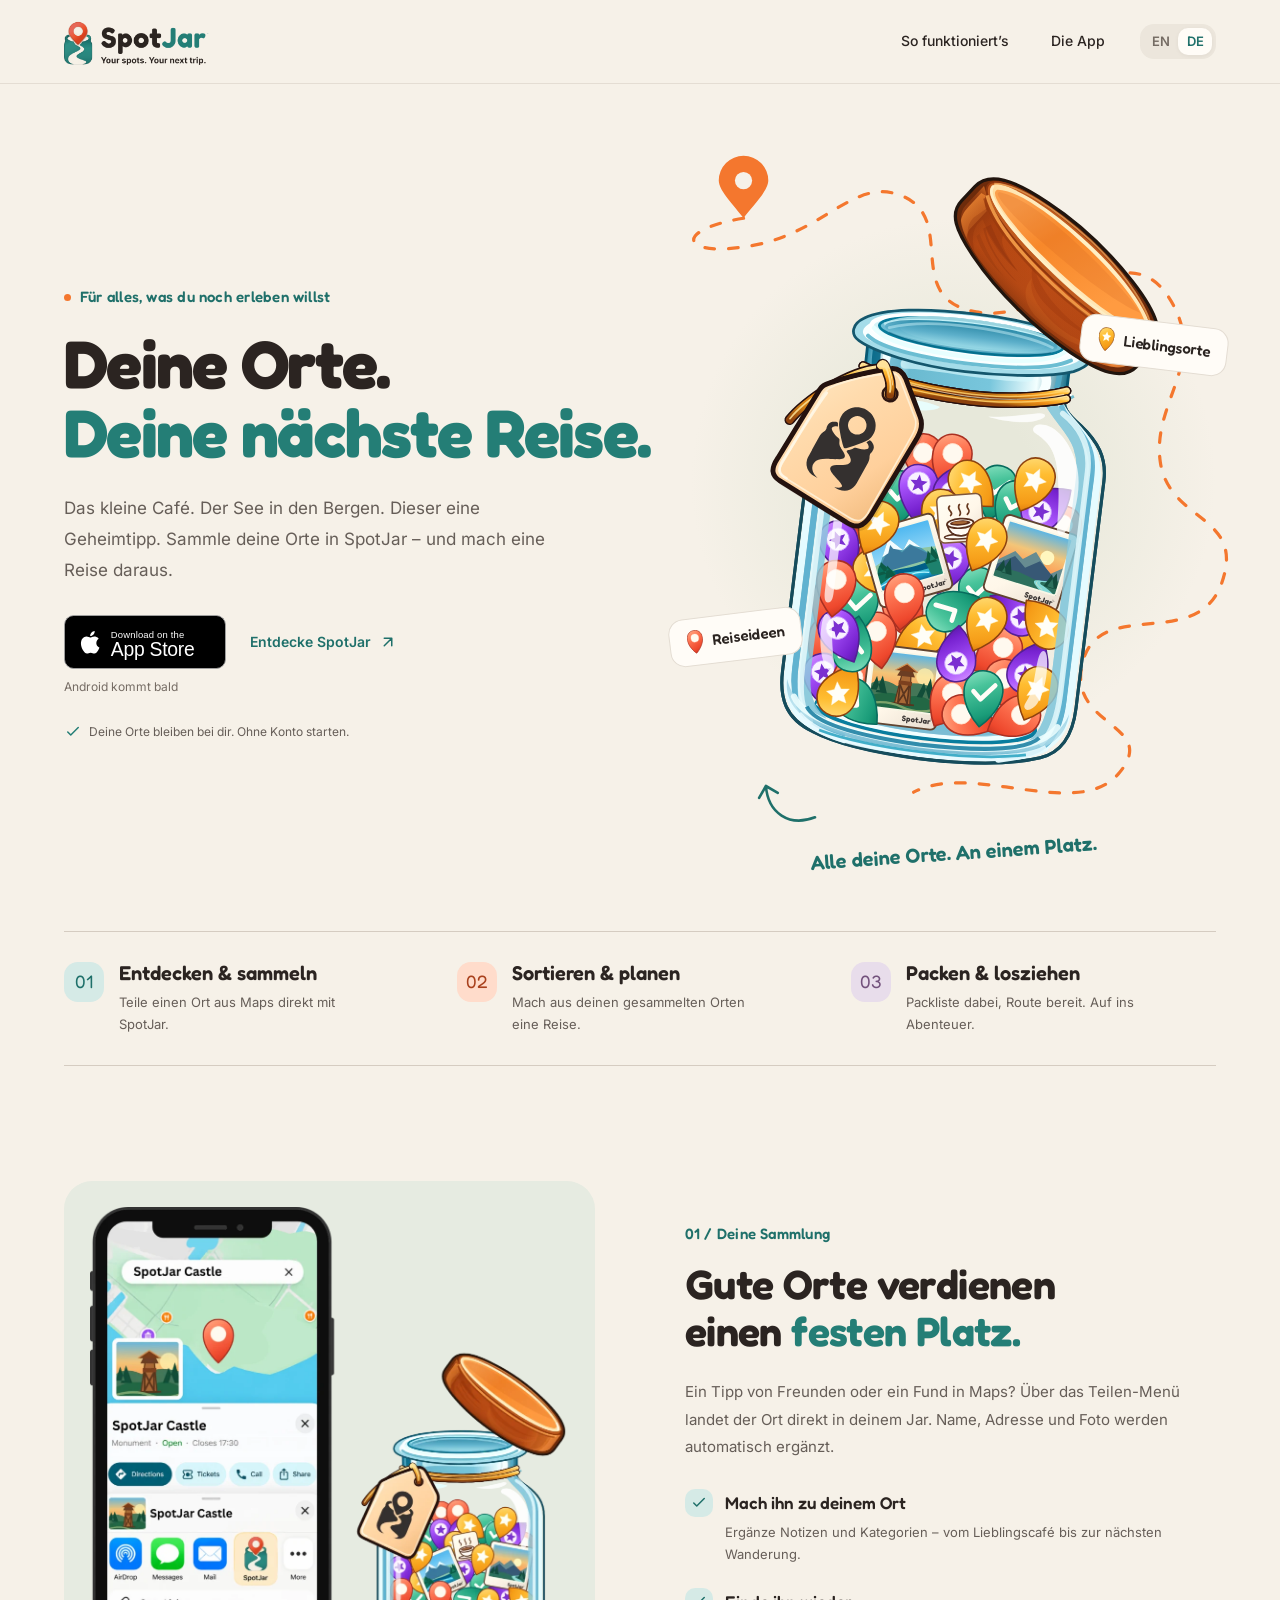
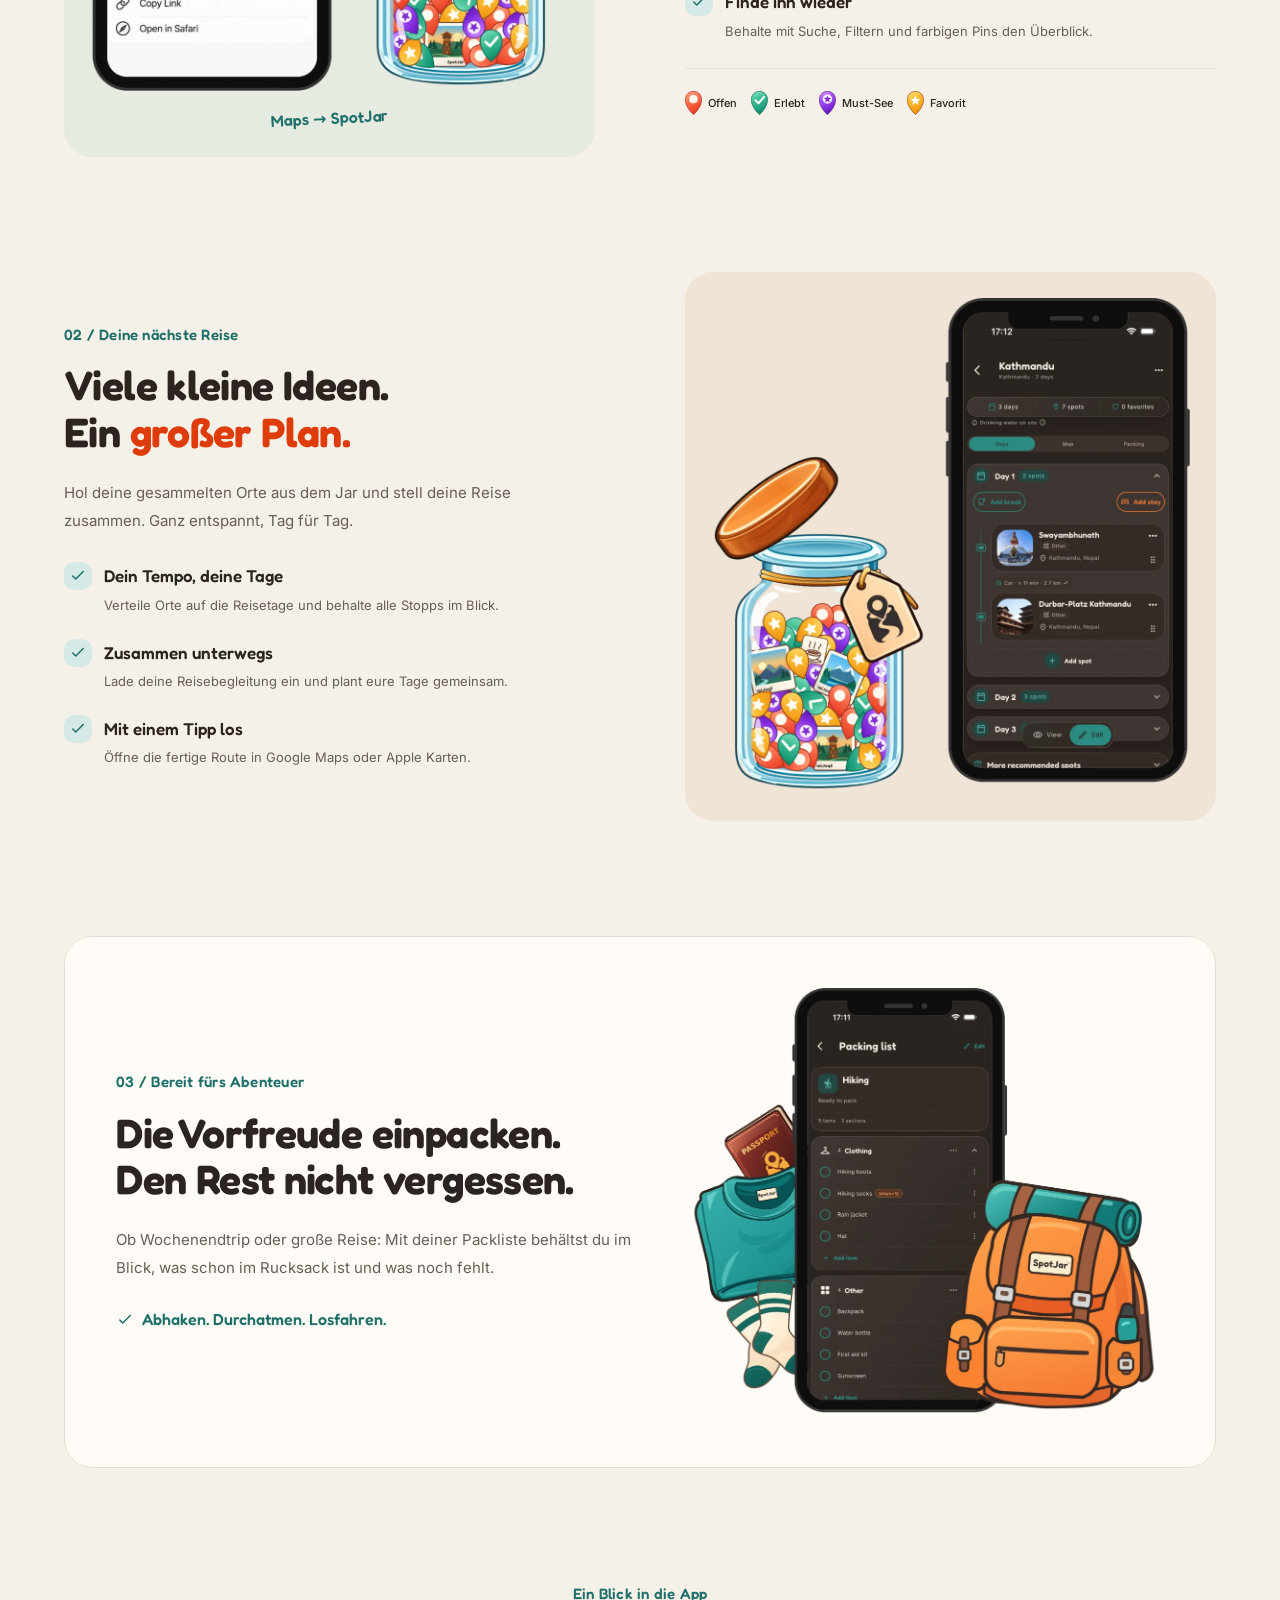
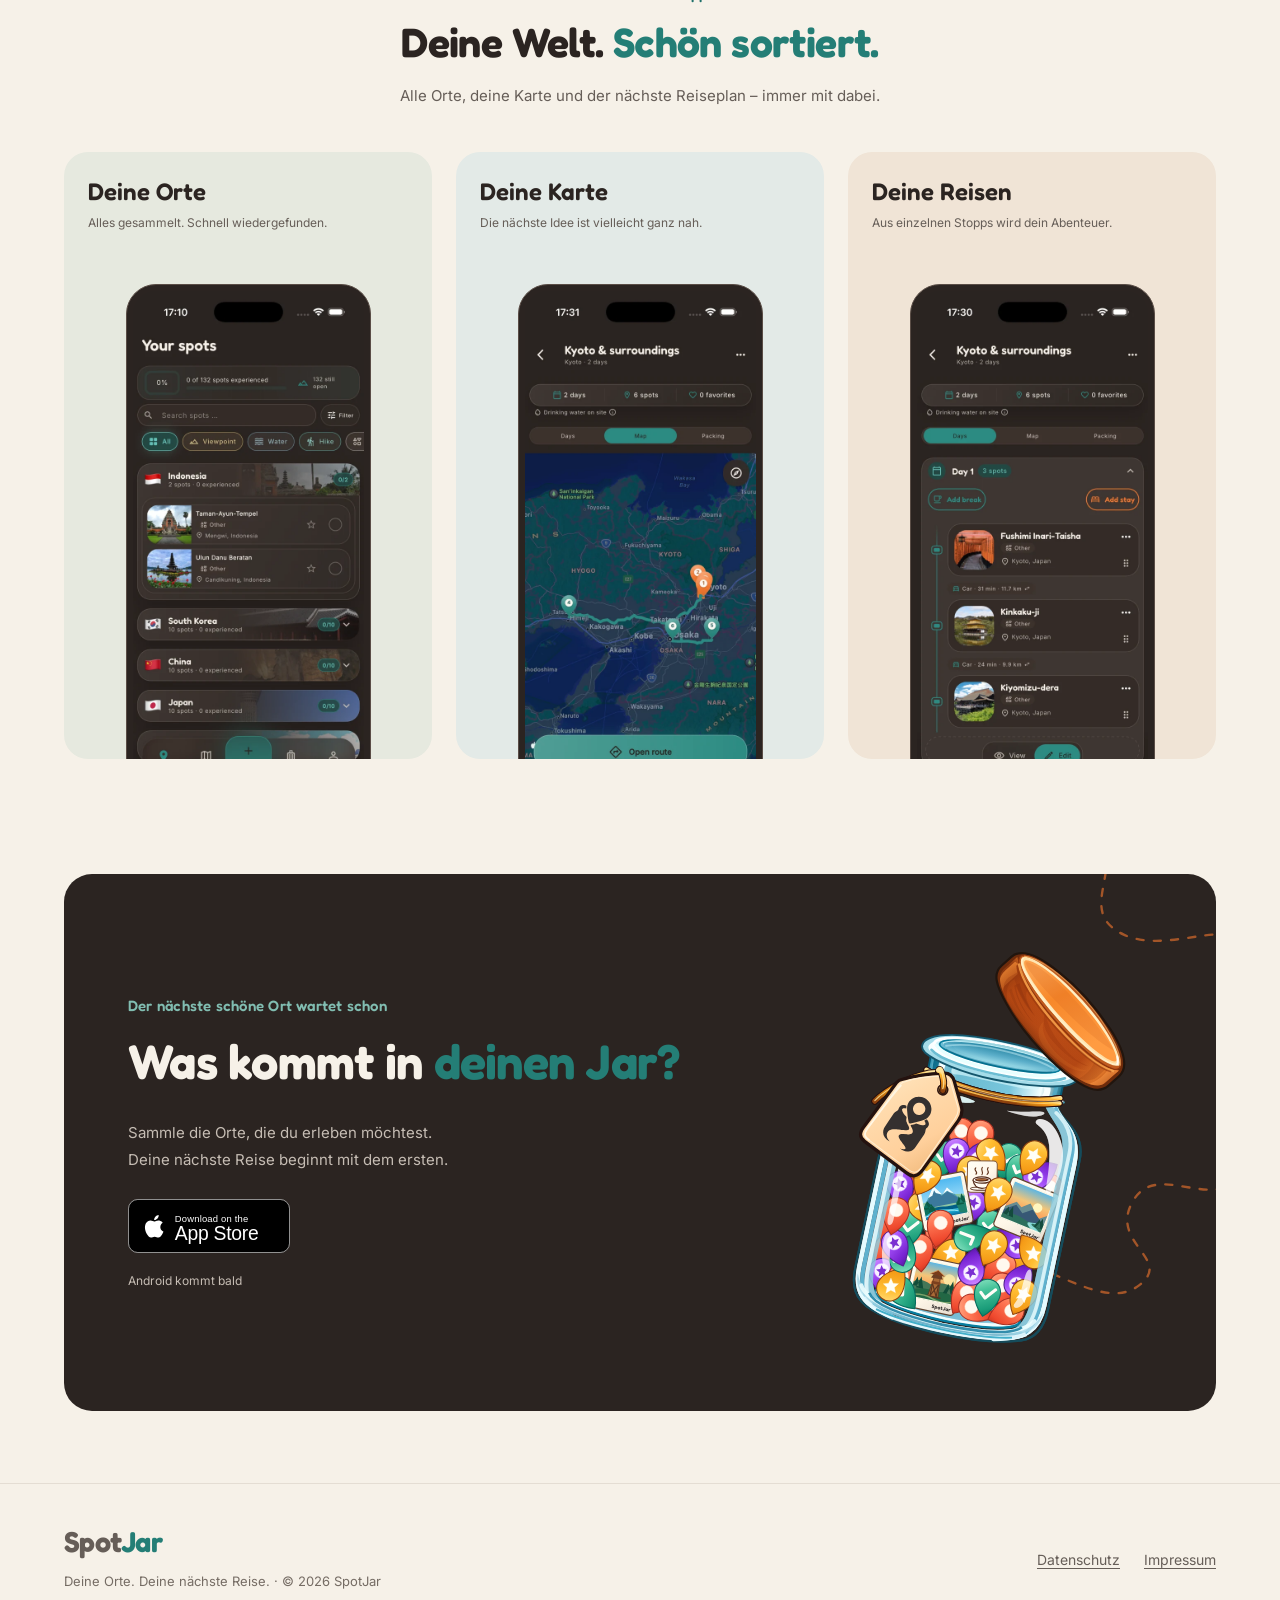
==== de/index.html @ 2c43b6cb "Refactor logo display: hide decorative rays and update caption for clarity" ====
<!doctype html>
<html lang="de">
<head>
  <meta charset="utf-8">
  <meta name="viewport" content="width=device-width, initial-scale=1">
  <title>SpotJar | Deine Orte. Deine nächste Reise.</title>
  <meta name="description" content="Sammle Lieblingsorte aus Google Maps oder Apple Karten, plane deine nächste Reise und behalte deine Packliste im Blick. Alles in SpotJar.">
  <meta name="theme-color" content="#F6F1E8">
  <link rel="canonical" href="https://spotjar.app/de/">
  <link rel="alternate" hreflang="en" href="https://spotjar.app/">
  <link rel="alternate" hreflang="de" href="https://spotjar.app/de/">
  <link rel="alternate" hreflang="x-default" href="https://spotjar.app/">
  <meta property="og:type" content="website">
  <meta property="og:site_name" content="SpotJar">
  <meta property="og:title" content="SpotJar | Deine Orte. Deine nächste Reise.">
  <meta property="og:description" content="Sammle Lieblingsorte aus Google Maps oder Apple Karten, plane deine nächste Reise und behalte deine Packliste im Blick. Alles in SpotJar.">
  <meta property="og:url" content="https://spotjar.app/de/">
  <meta property="og:image" content="https://spotjar.app/img/icon-512.png">
  <link rel="icon" href="../favicon.ico" sizes="any">
  <link rel="icon" href="../img/favicon-64.png" type="image/png">
  <link rel="apple-touch-icon" href="../apple-touch-icon.png">
  <link rel="preload" href="../fonts/inter-latin.woff2" as="font" type="font/woff2" crossorigin>
  <link rel="preload" href="../fonts/fredoka-latin.woff2" as="font" type="font/woff2" crossorigin>
  <link rel="stylesheet" href="../css/base.css">
  <link rel="stylesheet" href="../css/landing.css">
  <script src="../js/lang.js" defer></script>
</head>
<body>
  <a class="skip-link" href="#main">Zum Inhalt</a>
  <header class="site-header">
    <div class="container">
      <a class="site-header__logo" href="./" aria-label="SpotJar Startseite"><img src="../images/logo_lightMode.png" alt="SpotJar" width="2120" height="736"></a>
      <div class="site-header__actions">
        <nav class="site-header__nav" aria-label="Hauptnavigation">
          <a class="pill" href="#how">So funktioniert’s</a>
          <a class="pill" href="#app">Die App</a>
        </nav>
        <nav class="language-switch" aria-label="Sprache">
          <a href="../" lang="en" hreflang="en">EN</a>
          <a href="./" lang="de" hreflang="de" aria-current="page">DE</a>
        </nav>
      </div>
    </div>
  </header>
  <main id="main">
    <section class="hero" aria-labelledby="hero-title">
      <div class="container hero__inner">
        <div class="hero__copy">
          <p class="eyebrow"><span></span>Für alles, was du noch erleben willst</p>
          <h1 class="heading--accent" id="hero-title">Deine Orte.<br><span>Deine nächste <span class="sentence-end">Reise.</span></span></h1>
          <p class="hero__lead">Das kleine Café. Der See in den Bergen. Dieser eine Geheimtipp. Sammle deine Orte in SpotJar – und mach eine Reise daraus.</p>
          <div class="hero__actions"><a class="store-badge" href="https://apps.apple.com/at/app/spotjar/id6803794730" aria-label="Im App Store herunterladen"><img src="../images/badges/app-store.svg" alt="Im App Store herunterladen" width="180" height="60"></a><a class="text-link" href="#how">Entdecke SpotJar<svg width="18" height="18" viewBox="0 0 24 24" fill="none" stroke="currentColor" stroke-width="2" stroke-linecap="round" stroke-linejoin="round" aria-hidden="true"><path d="M7 17 17 7M7 7h10v10"/></svg></a></div>
          <p class="hero__android">Android kommt bald</p>
          <p class="hero__note"><svg width="18" height="18" viewBox="0 0 24 24" fill="none" stroke="currentColor" stroke-width="2" stroke-linecap="round" stroke-linejoin="round" aria-hidden="true"><path d="m5 12 4 4L19 6"/></svg>Deine Orte bleiben bei dir. Ohne Konto starten.</p>
        </div>
        <div class="hero__visual" aria-hidden="true">
          <div class="hero__art">
            <img class="hero__route" src="../img/doodles/route.svg?v=2" alt="" width="560" height="620">
            <img class="hero__jar" src="../img/illustrations/spotjar-full.svg" alt="" width="700" height="1100" fetchpriority="high">
            <span class="floating-label floating-label--one"><img src="../img/marker-favorite.svg" alt="">Lieblingsorte</span>
            <span class="floating-label floating-label--two"><img src="../img/marker-open.svg" alt="">Reiseideen</span>
          </div>
          <span class="hero__caption">Alle deine Orte. An einem <span class="sentence-end">Platz.</span></span>
        </div>
      </div>
    </section>
    <section class="journey container" id="how" aria-labelledby="journey-title">
      <h2 class="visually-hidden" id="journey-title">Vom ersten Tipp bis zum letzten Reisetag.</h2>
      <ol class="journey__steps"><li><span class="journey__number">01</span><div><h3>Entdecken & sammeln</h3><p>Teile einen Ort aus Maps direkt mit SpotJar.</p></div></li><li><span class="journey__number">02</span><div><h3>Sortieren & planen</h3><p>Mach aus deinen gesammelten Orten eine Reise.</p></div></li><li><span class="journey__number">03</span><div><h3>Packen & losziehen</h3><p>Packliste dabei, Route bereit. Auf ins Abenteuer.</p></div></li></ol>
    </section>
    <section class="feature container" aria-labelledby="save-title">
      <div class="feature__visual feature__visual--save"><img class="feature__art" src="../img/illustrations/save-a-spot.webp" alt="Ein Ort wird über das Teilen-Menü von Maps in einem SpotJar-Glas gesammelt." width="1000" height="1009" loading="lazy" decoding="async"><span class="art-caption">Maps → SpotJar</span></div>
      <div class="feature__copy"><p class="eyebrow">01 / Deine Sammlung</p><h2 class="heading--accent" id="save-title">Gute Orte verdienen<br>einen <span class="text-highlight">festen <span class="sentence-end">Platz.</span></span></h2><p class="feature__intro">Ein Tipp von Freunden oder ein Fund in Maps? Über das Teilen-Menü landet der Ort direkt in deinem Jar. Name, Adresse und Foto werden automatisch ergänzt.</p><ul class="feature-list"><li><span class="feature-list__icon"><svg width="18" height="18" viewBox="0 0 24 24" fill="none" stroke="currentColor" stroke-width="2" stroke-linecap="round" stroke-linejoin="round" aria-hidden="true"><path d="m5 12 4 4L19 6"/></svg></span><div><h3>Mach ihn zu deinem Ort</h3><p>Ergänze Notizen und Kategorien – vom Lieblingscafé bis zur nächsten Wanderung.</p></div></li><li><span class="feature-list__icon"><svg width="18" height="18" viewBox="0 0 24 24" fill="none" stroke="currentColor" stroke-width="2" stroke-linecap="round" stroke-linejoin="round" aria-hidden="true"><path d="m5 12 4 4L19 6"/></svg></span><div><h3>Finde ihn wieder</h3><p>Behalte mit Suche, Filtern und farbigen Pins den Überblick.</p></div></li></ul><div class="statuses"><span class="status status--open"><img src="../img/marker-open.svg" alt="" width="24" height="30" loading="lazy">Offen</span><span class="status status--viewed"><img src="../img/marker-viewed.svg" alt="" width="24" height="30" loading="lazy">Erlebt</span><span class="status status--mustSee"><img src="../img/marker-must-see.svg" alt="" width="24" height="30" loading="lazy">Must-See</span><span class="status status--favorite"><img src="../img/marker-favorite.svg" alt="" width="24" height="30" loading="lazy">Favorit</span></div></div>
    </section>
    <section class="feature feature--reverse container" aria-labelledby="trip-title">
      <div class="feature__visual feature__visual--trip"><img class="feature__art" src="../img/illustrations/plan-a-trip.webp" alt="Ein SpotJar-Glas mit gesammelten Orten neben einer Reiseplanung auf dem Smartphone." width="1000" height="1036" loading="lazy" decoding="async"></div>
      <div class="feature__copy"><p class="eyebrow">02 / Deine nächste Reise</p><h2 class="heading--accent" id="trip-title">Viele kleine Ideen.<br>Ein <span class="text-highlight">großer <span class="sentence-end">Plan.</span></span></h2><p class="feature__intro">Hol deine gesammelten Orte aus dem Jar und stell deine Reise zusammen. Ganz entspannt, Tag für Tag.</p><ul class="feature-list"><li><span class="feature-list__icon"><svg width="18" height="18" viewBox="0 0 24 24" fill="none" stroke="currentColor" stroke-width="2" stroke-linecap="round" stroke-linejoin="round" aria-hidden="true"><path d="m5 12 4 4L19 6"/></svg></span><div><h3>Dein Tempo, deine Tage</h3><p>Verteile Orte auf die Reisetage und behalte alle Stopps im Blick.</p></div></li><li><span class="feature-list__icon"><svg width="18" height="18" viewBox="0 0 24 24" fill="none" stroke="currentColor" stroke-width="2" stroke-linecap="round" stroke-linejoin="round" aria-hidden="true"><path d="m5 12 4 4L19 6"/></svg></span><div><h3>Zusammen unterwegs</h3><p>Lade deine Reisebegleitung ein und plant eure Tage gemeinsam.</p></div></li><li><span class="feature-list__icon"><svg width="18" height="18" viewBox="0 0 24 24" fill="none" stroke="currentColor" stroke-width="2" stroke-linecap="round" stroke-linejoin="round" aria-hidden="true"><path d="m5 12 4 4L19 6"/></svg></span><div><h3>Mit einem Tipp los</h3><p>Öffne die fertige Route in Google Maps oder Apple Karten.</p></div></li></ul></div>
    </section>
    <section class="packing container" aria-labelledby="pack-title">
      <div class="packing__inner"><div class="packing__copy"><p class="eyebrow">03 / Bereit fürs Abenteuer</p><h2 id="pack-title">Die Vorfreude einpacken.<br>Den Rest nicht vergessen.</h2><p class="feature__intro">Ob Wochenendtrip oder große Reise: Mit deiner Packliste behältst du im Blick, was schon im Rucksack ist und was noch fehlt.</p><p class="packing__tag"><svg width="18" height="18" viewBox="0 0 24 24" fill="none" stroke="currentColor" stroke-width="2" stroke-linecap="round" stroke-linejoin="round" aria-hidden="true"><path d="m5 12 4 4L19 6"/></svg>Abhaken. Durchatmen. Losfahren.</p></div><img class="packing__art" src="../img/illustrations/pack-your-bag.webp" alt="Rucksack, Kleidung und eine Packliste in SpotJar." width="1000" height="887" loading="lazy" decoding="async"></div>
    </section>
    <section class="app-preview container" id="app" aria-labelledby="app-title">
      <div class="section-heading"><p class="eyebrow">Ein Blick in die App</p><h2 class="heading--accent" id="app-title">Deine Welt. <span class="text-highlight">Schön <span class="sentence-end">sortiert.</span></span></h2><p>Alle Orte, deine Karte und der nächste Reiseplan – immer mit dabei.</p></div>
      <div class="app-shots"><figure class="app-shot"><figcaption><h3>Deine Orte</h3><p>Alles gesammelt. Schnell wiedergefunden.</p></figcaption><div class="app-shot__frame"><picture><source srcset="../img/app-spot-list.webp" type="image/webp"><img src="../img/app-spot-list.jpg" alt="Nach Ländern sortierte Orte mit Suchfunktion und Kategorien in SpotJar." width="560" height="1216" loading="lazy" decoding="async"></picture></div></figure><figure class="app-shot"><figcaption><h3>Deine Karte</h3><p>Die nächste Idee ist vielleicht ganz nah.</p></figcaption><div class="app-shot__frame"><picture><source srcset="../img/app-trip-route.webp" type="image/webp"><img src="../img/app-trip-route.jpg" alt="SpotJar-Reisekarte rund um Kyoto mit nummerierten Stopps entlang der Route." width="560" height="1216" loading="lazy" decoding="async"></picture></div></figure><figure class="app-shot"><figcaption><h3>Deine Reisen</h3><p>Aus einzelnen Stopps wird dein Abenteuer.</p></figcaption><div class="app-shot__frame"><picture><source srcset="../img/app-trip-days.webp" type="image/webp"><img src="../img/app-trip-days.jpg" alt="Reiseplan mit Orten, die nach Reisetagen geordnet sind." width="560" height="1216" loading="lazy" decoding="async"></picture></div></figure></div>
    </section>
    <section class="download container" aria-labelledby="download-title">
      <div class="download__inner"><div><p class="eyebrow">Der nächste schöne Ort wartet schon</p><h2 class="heading--accent" id="download-title">Was kommt in <span class="text-highlight">deinen <span class="sentence-end">Jar?</span></span></h2><p class="download__lead">Sammle die Orte, die du erleben möchtest.<br>Deine nächste Reise beginnt mit dem ersten.</p><a class="store-badge" href="https://apps.apple.com/at/app/spotjar/id6803794730" aria-label="Im App Store herunterladen"><img src="../images/badges/app-store.svg" alt="Im App Store herunterladen" width="180" height="60"></a><p class="download__android">Android kommt bald</p></div><img src="../img/illustrations/spotjar-full.svg" alt="" width="700" height="1100" loading="lazy" decoding="async"></div>
    </section>
  </main>
  <footer class="site-footer"><div class="container site-footer__inner"><div class="site-footer__brand"><a class="wordmark" href="./" aria-label="SpotJar Startseite"><span>Spot<span class="wordmark__jar">Jar</span></span></a><p>Deine Orte. Deine nächste Reise. · © 2026 SpotJar</p></div><ul><li><a href="./datenschutz/">Datenschutz</a></li><li><a href="./impressum/">Impressum</a></li></ul></div></footer>
</body>
</html>
---- css/base.css ----
/* ==========================================================================
   SpotJar shared base: fonts, tokens, reset, typography, shared components
   ========================================================================== */

/* Fonts are self-hosted (Latin subset, variable weight axis). No request ever
   goes to Google Fonts. The privacy policy says so, so keep it true. */
@font-face {
  font-family: "Fredoka";
  src: url("../fonts/fredoka-latin.woff2") format("woff2");
  font-weight: 300 700;
  font-style: normal;
  font-display: swap;
}

@font-face {
  font-family: "Inter";
  src: url("../fonts/inter-latin.woff2") format("woff2");
  font-weight: 400 700;
  font-style: normal;
  font-display: swap;
}

:root {
  /* AppPalette.light and AppShapes from the Flutter app. */
  --bg: #f6f1e8;
  --surface: #fffcf7;
  --surface-secondary: #ece6dc;
  --cream: #f6f1e8;
  --orange: #f4772e;
  --teal: #247e76;
  --teal-deep: #1f706a;
  --text: #665e58;
  --text-strong: #2b2421;
  --text-muted: #756c64;
  --line: #e4ddd3;
  --border: #d5ccc1;
  --radius-control: 22px;
  --radius-card: 24px;
  --radius-pill: 22px;
  --shadow: 0 20px 50px -28px rgba(43, 36, 33, 0.24);
  --font-head: "Fredoka", system-ui, -apple-system, "Segoe UI", sans-serif;
  --font-body: "Inter", system-ui, -apple-system, "Segoe UI", sans-serif;
  --header-h: 84px;
  --max-w: 1160px;
  --gutter: clamp(20px, 5vw, 72px);
  color-scheme: light;
}

/* --- Reset --------------------------------------------------------------- */

*,
*::before,
*::after {
  box-sizing: border-box;
}

html {
  -webkit-text-size-adjust: 100%;
  text-size-adjust: 100%;
}

@media (prefers-reduced-motion: no-preference) {
  html {
    scroll-behavior: smooth;
  }
}

body {
  margin: 0;
  background: var(--bg);
  color: var(--text);
  font-family: var(--font-body);
  font-size: 1.0625rem;
  line-height: 1.6;
  -webkit-font-smoothing: antialiased;
  overflow-x: clip;
}

img,
svg {
  display: block;
  max-width: 100%;
}

img {
  height: auto;
}

/* Hide the decorative rays embedded in the logos, keeping the lettering intact. */
img[src$="/logo_lightMode.png"] {
  clip-path: polygon(0 0, 92% 0, 92% 30%, 95% 35%, 100% 35%, 100% 100%, 0 100%);
}

img[src$="/logo-light.webp"] {
  clip-path: polygon(0 0, 88% 0, 88% 27%, 94% 36%, 100% 36%, 100% 100%, 0 100%);
}

h1,
h2,
h3,
h4 {
  margin: 0;
  font-family: var(--font-head);
  font-weight: 600;
  line-height: 1.15;
  color: var(--text-strong);
}

p {
  margin: 0;
}

a {
  color: var(--teal-deep);
  text-underline-offset: 0.18em;
}

a:hover {
  color: var(--text-strong);
}

:focus-visible {
  outline: 3px solid var(--orange);
  outline-offset: 3px;
  border-radius: 6px;
}

::selection {
  background: #ffdccb;
  color: var(--text-strong);
}

/* --- Utilities ----------------------------------------------------------- */

.visually-hidden {
  position: absolute !important;
  width: 1px;
  height: 1px;
  margin: -1px;
  padding: 0;
  overflow: hidden;
  clip: rect(0 0 0 0);
  white-space: nowrap;
  border: 0;
}

.skip-link {
  position: absolute;
  left: 16px;
  top: -100px;
  z-index: 100;
  padding: 10px 18px;
  border-radius: var(--radius-pill);
  background: var(--orange);
  color: var(--text-strong);
  font-weight: 600;
  text-decoration: none;
}

.skip-link:focus {
  top: 12px;
  color: var(--text-strong);
}

.container {
  width: 100%;
  max-width: calc(var(--max-w) + 2 * var(--gutter));
  margin-inline: auto;
  padding-inline: var(--gutter);
}

/* --- Header -------------------------------------------------------------- */

.site-header {
  position: sticky;
  top: 0;
  z-index: 50;
  height: var(--header-h);
  background: rgba(246, 241, 232, 0.94);
  -webkit-backdrop-filter: blur(10px);
  backdrop-filter: blur(10px);
  border-bottom: 1px solid var(--line);
}

.site-header .container {
  display: flex;
  align-items: center;
  justify-content: space-between;
  gap: 16px;
  height: 100%;
}

.site-header__logo {
  display: block;
  flex-shrink: 0;
}

.site-header__logo img {
  width: auto;
  height: 52px;
}

.site-header__nav {
  display: flex;
  gap: 8px;
}

.site-header__actions {
  display: flex;
  align-items: center;
  gap: 8px;
}

.language-switch {
  display: inline-flex;
  padding: 3px;
  border: 1px solid var(--border);
  border-radius: var(--radius-pill);
}

.language-switch a {
  min-width: 34px;
  padding: 4px 8px;
  border-radius: var(--radius-pill);
  color: var(--text-muted);
  font-size: 0.8125rem;
  font-weight: 600;
  line-height: 1.5;
  text-align: center;
  text-decoration: none;
}

.language-switch a:hover {
  color: var(--text-strong);
}

.language-switch a[aria-current="page"] {
  background: var(--teal);
  color: var(--surface);
}

/* --- Buttons & pills ----------------------------------------------------- */

.pill {
  display: inline-flex;
  align-items: center;
  gap: 6px;
  min-height: 40px;
  padding: 8px 18px;
  border: 1px solid var(--border);
  border-radius: var(--radius-pill);
  color: var(--text-strong);
  font-size: 0.9375rem;
  font-weight: 500;
  text-decoration: none;
  white-space: nowrap;
  transition: background-color 0.2s, border-color 0.2s;
}

.pill:hover {
  color: var(--text-strong);
  background: var(--surface);
  border-color: var(--teal);
}

.btn {
  display: inline-flex;
  align-items: center;
  justify-content: center;
  gap: 10px;
  min-height: 52px;
  padding: 14px 28px;
  border-radius: var(--radius-pill);
  background: var(--teal);
  color: #fffcf7;
  font-weight: 600;
  font-size: 1.0625rem;
  text-decoration: none;
  box-shadow: none;
  font-family: var(--font-head);
  transition: transform 0.2s, background-color 0.2s;
}

.btn:hover {
  color: #fffcf7;
  background: var(--teal-deep);
  transform: translateY(-1px);
}

/* --- Footer -------------------------------------------------------------- */

.site-footer {
  padding: 44px 0;
  border-top: 1px solid var(--line);
  text-align: center;
  color: var(--text-muted);
  font-size: 0.9375rem;
}

.site-footer img {
  width: auto;
  height: 52px;
  margin: 0 auto 18px;
  opacity: 0.75;
}

.site-footer ul {
  display: flex;
  flex-wrap: wrap;
  justify-content: center;
  gap: 8px 24px;
  margin: 12px 0 0;
  padding: 0;
  list-style: none;
}

.site-footer a {
  color: var(--text);
}

.site-footer a:hover {
  color: var(--text-strong);
}

@media (prefers-reduced-motion: reduce) {
  *,
  *::before,
  *::after {
    transition-duration: 0s !important;
    transition-delay: 0s !important;
    animation-duration: 0s !important;
    animation-iteration-count: 1 !important;
  }
}

@media (max-width: 560px) {
  .site-header .container {
    gap: 8px;
  }

  .site-header__actions {
    gap: 6px;
  }

  .site-header__nav .pill {
    display: none;
  }

  .site-header__actions > .pill {
    display: none;
  }

  .site-header .pill {
    padding-inline: 12px;
  }
}

/* Compact app-style wordmark; legal pages use the full light logo. */
.wordmark { display: inline-flex; align-items: center; gap: 10px; color: var(--text-strong); font-family: var(--font-head); font-size: 1.8rem; font-weight: 600; line-height: 1; text-decoration: none; }
.wordmark__jar { color: var(--teal); }
.wordmark img { width: 32px; height: 40px; object-fit: contain; }
.site-header__nav .pill { border-color: transparent; font-size: .875rem; }
.site-header__actions { gap: 16px; }
.site-header__nav { gap: 4px; }
.language-switch { background: var(--surface-secondary); border-color: transparent; border-radius: 14px; }
.language-switch a { border-radius: 10px; }
.language-switch a[aria-current="page"] { background: var(--surface); color: var(--teal-deep); box-shadow: 0 1px 4px #2b24210d; }
.site-footer__inner { display: flex; justify-content: space-between; align-items: center; gap: 28px; flex-wrap: wrap; text-align: left; }
.site-footer__brand p { margin-top: 12px; font-size: .8125rem; }
.site-footer ul { margin: 0; font-size: .875rem; }
@media (max-width: 760px) {
  :root { --header-h: 72px; }
  .site-header__logo img { height: 44px; }
  .site-header__nav .pill { display: none; }
  .site-header__actions { gap: 8px; }
  .wordmark { font-size: 1.55rem; }
  .site-footer__inner { align-items: flex-start; flex-direction: column; }
}
---- css/landing.css ----
/* AppPalette.light and optimized onboarding artwork from the Flutter app. */
:root { --section-space: clamp(72px, 9vw, 132px); --highlight-orange: #de3c0a; }
section[id] { scroll-margin-top: calc(var(--header-h) + 24px); }
h1 { font-size: clamp(3rem, 5.25vw, 4.75rem); font-weight: 700; line-height: 1.02; letter-spacing: -.025em; }
h2 { font-size: clamp(2rem, 3.2vw, 3rem); font-weight: 650; letter-spacing: -.015em; line-height: 1.13; text-wrap: balance; }
.eyebrow { display: flex; align-items: center; gap: 9px; color: var(--teal-deep); font-family: var(--font-head); font-size: .9375rem; font-weight: 550; letter-spacing: .015em; line-height: 1.5; }
.eyebrow > span { width: 7px; height: 7px; flex: 0 0 auto; border-radius: 50%; background: var(--orange); }
.hero { padding: clamp(40px, 6vw, 86px) 0 64px; }
.hero__inner { display: grid; grid-template-columns: 1.12fr 1fr; align-items: center; gap: 40px; }
.hero__copy { position: relative; z-index: 2; }
.hero h1 { margin-top: 22px; }
.hero h1 span { color: var(--teal); }
.hero__lead { max-width: 510px; margin-top: 26px; font-size: 1.0625rem; line-height: 1.8; }
.hero__actions { display: flex; align-items: center; flex-wrap: wrap; gap: 18px 24px; margin-top: 30px; }
.store-badge { display: inline-block; width: 162px; flex-shrink: 0; border-radius: 9px; transition: transform .2s ease; }
.store-badge:hover { transform: translateY(-2px); }
.store-badge img { width: 162px; height: 54px; }
.text-link { display: inline-flex; align-items: center; gap: 8px; min-height: 44px; font-size: .875rem; font-weight: 600; text-decoration: none; }
.text-link svg { transition: transform .2s; }
.text-link:hover svg { transform: translate(2px, -2px); }
.hero__android { font-size: .75rem; margin-top: 8px; color: var(--text-muted); }
.hero__note { display: flex; align-items: center; gap: 7px; margin-top: 26px; font-size: .75rem; line-height: 1.6; }
.hero__note svg { color: var(--teal); flex-shrink: 0; }
.hero__visual { min-width: 0; display: grid; place-items: center; gap: 38px; }
.hero__art { position: relative; min-width: 0; width: 100%; display: grid; place-items: center; isolation: isolate; padding: 0 35px 28px; }
/* Fade the backdrop fully inside its bounds; SVG filter shadows can clip in Safari. */
.hero__art::before { content: ''; position: absolute; width: 100%; aspect-ratio: 1; z-index: -2; background: radial-gradient(closest-side, #e7e8da 30%, #e7e8da99 60%, #e7e8da00 100%); pointer-events: none; }
.hero__jar { width: min(100%, 390px); transform: rotate(7deg); }
.hero__route { position: absolute; z-index: -1; width: 115%; max-width: none; height: 115%; object-fit: contain; pointer-events: none; }
.floating-label { position: absolute; display: inline-flex; align-items: center; gap: 8px; padding: 11px 16px; border: 1px solid var(--line); border-radius: 15px; background: var(--surface); color: var(--text-strong); font-family: var(--font-head); font-size: .9375rem; font-weight: 550; box-shadow: var(--shadow); white-space: nowrap; }
.floating-label--one { top: 25%; right: -12px; transform: rotate(7deg); }
.floating-label--two { bottom: 22%; left: -22px; transform: rotate(-7deg); }
.floating-label img { width: 18px; height: 24px; object-fit: contain; flex: 0 0 auto; }
.hero__caption { position: relative; width: max-content; max-width: calc(100% - 40px); font-family: var(--font-head); color: var(--teal-deep); font-size: clamp(1rem, 1.6vw, 1.25rem); font-weight: 600; line-height: 1.35; text-align: center; transform: rotate(-4deg); }
.journey__steps { display: grid; grid-template-columns: repeat(3, 1fr); gap: 28px; list-style: none; margin: 0; padding: 30px 0; border-block: 1px solid var(--border); }
.journey__steps li { display: flex; gap: 15px; align-items: flex-start; }
.journey__number { flex: 0 0 auto; display: grid; place-items: center; width: 40px; height: 40px; border-radius: 14px; background: #d5eae6; color: var(--teal-deep); font-family: var(--font-head); font-size: 1.125rem; }
.journey__steps li:nth-child(2) .journey__number { background: #ffdccb; color: #a9411d; }
.journey__steps li:nth-child(3) .journey__number { background: #e8ddeb; color: #72517c; }
.journey h3 { font-size: 1.25rem; font-weight: 600; margin: 0 0 6px; }
.journey p { font-size: .8125rem; line-height: 1.7; max-width: 245px; }
.feature { display: grid; grid-template-columns: 1fr 1fr; align-items: center; gap: clamp(32px, 7vw, 100px); margin-top: var(--section-space); }
.feature__copy .eyebrow, .packing__copy .eyebrow { margin-bottom: 16px; }
.feature__intro { margin-top: 24px; font-size: .9375rem; line-height: 1.85; }
.feature__visual { min-width: 0; position: relative; padding: 26px; border-radius: 28px; background: #ece8de; }
.feature__visual--save { background: #e6ebe1; }
.feature__visual--trip { background: #f0e4d6; }
.feature__art { width: 100%; height: auto; }
.art-caption { display: block; text-align: center; font-family: var(--font-head); font-weight: 550; font-size: 1rem; color: var(--teal-deep); margin: 15px 0 0; }
.feature--reverse .feature__visual { order: 2; }
.feature-list { display: grid; gap: 22px; padding: 0; margin: 28px 0 0; list-style: none; }
.feature-list li { display: flex; align-items: flex-start; gap: 12px; }
.feature-list__icon { display: grid; place-items: center; width: 28px; height: 28px; flex: 0 0 auto; border-radius: 10px; background: #d5eae6; color: var(--teal-deep); }
.feature-list h3 { font-family: var(--font-head); font-size: 1.0625rem; font-weight: 550; line-height: 1.5; margin: 1px 0 5px; }
.feature-list p { font-size: .8125rem; line-height: 1.75; }
.statuses { display: flex; flex-wrap: wrap; gap: 8px 14px; border-top: 1px solid var(--line); padding-top: 22px; margin-top: 26px; }
.status { display: inline-flex; align-items: center; gap: 5px; font-size: .6875rem; font-weight: 500; color: var(--text-strong); }
.status img { width: 18px; height: 24px; object-fit: contain; }
.packing { margin-top: var(--section-space); }
.packing__inner { display: grid; grid-template-columns: 1.1fr 1fr; align-items: center; gap: 36px; padding: clamp(26px, 4vw, 56px); background: var(--surface); border: 1px solid var(--line); border-radius: 28px; overflow: hidden; }
.packing__copy { max-width: 540px; }
.packing__tag { display: flex; align-items: center; gap: 8px; margin-top: 25px; color: var(--teal-deep); font-size: .8125rem; font-weight: 500; }
.packing__tag svg { flex-shrink: 0; }
.packing__art { width: 100%; }
.app-preview { padding-top: var(--section-space); }
.section-heading { text-align: center; margin-bottom: 44px; }
.section-heading .eyebrow { justify-content: center; margin-bottom: 14px; }
.section-heading > p:last-child { margin-top: 18px; font-size: .9375rem; }
.app-shots { display: grid; grid-template-columns: repeat(3, 1fr); gap: 24px; }
.app-shot { margin: 0; min-width: 0; padding: 26px 24px 0; border-radius: 24px; background: #e6e9df; overflow: hidden; }
.app-shot:nth-child(2) { background: #e3eae7; }
.app-shot:nth-child(3) { background: #f0e4d6; }
.app-shot figcaption { min-height: 106px; }
.app-shot h3 { font-size: 1.5rem; font-weight: 600; }
.app-shot p { margin-top: 8px; max-width: 240px; font-size: .75rem; line-height: 1.7; }
/* The phones extend past the cards, so omit shadows that would be cut off there. */
.app-shot__frame { max-width: 245px; margin: 0 auto -40px; padding: 6px; border: 1px solid #5a4d46; border-radius: 30px; background: #2b2421; }
.app-shot__frame img { border-radius: 24px; width: 100%; }
.download { margin-top: var(--section-space); margin-bottom: 72px; }
.download__inner { position: relative; isolation: isolate; display: grid; grid-template-columns: 1.3fr .7fr; align-items: center; gap: 44px; padding: clamp(30px, 5vw, 70px); border-radius: 28px; overflow: hidden; background: #2b2421; color: #c6bdb4; }
.download__inner::after { content: ''; position: absolute; z-index: -1; right: -50px; top: -40px; width: 440px; aspect-ratio: 1; border: 1px solid #463b36; border-radius: 50%; }
.download h2 { color: #f6f1e8; font-size: clamp(2.125rem, 3.8vw, 3.5rem); }
.download .eyebrow { color: #81bdb1; margin-bottom: 16px; }
.download__lead { font-size: .9375rem; margin: 20px 0 26px; line-height: 1.8; }
.download__android { font-size: .75rem; margin-top: 10px; }
.download__inner > img { width: 100%; max-width: 260px; justify-self: center; transform: rotate(12deg); }
/* Hand-drawn accents echo the printed SpotJar artwork. */
.wordmark { font-weight: 650; letter-spacing: -.025em; }
.text-highlight { color: var(--teal); }
.feature--reverse .text-highlight { color: var(--highlight-orange); }
.sentence-end { position: relative; display: inline-block; white-space: nowrap; }
.download .text-highlight { color: var(--teal); }
.hero__art::after { content: ''; position: absolute; left: 12%; bottom: -28px; width: 64px; height: 56px; background: var(--teal-deep); mask: url('../img/doodles/arrow.svg?v=2') center / contain no-repeat; pointer-events: none; transform: rotate(-10deg); }
.art-caption { transform: rotate(-3deg); }
.packing__tag { font-family: var(--font-head); font-size: 1rem; font-weight: 550; }
.download__inner::after { width: 440px; height: 490px; aspect-ratio: auto; top: -70px; right: -80px; border: 0; border-radius: 0; background: url('../img/doodles/route.svg?v=2') center / contain no-repeat; opacity: .6; transform: rotate(15deg); }
.download h2 { padding-bottom: .2em; }
@media (min-width: 1500px) { .hero { padding-top: 100px; padding-bottom: 90px; } }
@media (max-width: 1000px) {
  .hero__inner { gap: 24px; }
  .hero__art { padding-inline: 25px; }
  .floating-label { font-size: .6875rem; padding: 9px 12px; }
  .floating-label--one { right: -6px; }
  .floating-label--two { left: -10px; }
  .hero__actions { gap: 12px; }
  .journey__steps { gap: 20px; }
  .journey__steps li { gap: 10px; }
  .journey h3 { font-size: 1rem; }
  .feature { gap: 36px; }
  .feature__visual { padding: 18px; }
  .app-shot { padding: 22px 16px 0; }
  .app-shot figcaption { min-height: 120px; }
}
@media (max-width: 760px) {
  h1 { font-size: clamp(2.8rem, 8.6vw, 4rem); }
  .hero { padding: 38px 0 48px; }
  .hero__inner { grid-template-columns: 1fr; gap: 38px; }
  .hero__copy { max-width: 560px; }
  .hero h1 { margin-top: 18px; }
  .hero__lead { font-size: 1rem; margin-top: 20px; }
  .hero__visual { width: min(100%, 410px); justify-self: center; gap: 30px; }
  .hero__art { padding-inline: 35px; }
  .hero__jar { max-width: 300px; }
  .floating-label--one { right: 0; }
  .floating-label--two { left: 0; }
  .hero__art::after { width: 44px; height: 40px; bottom: -22px; }
  .journey__steps { grid-template-columns: 1fr; gap: 22px; padding-block: 28px; }
  .journey__steps li { gap: 16px; align-items: center; }
  .journey p { max-width: none; }
  .journey h3 { font-size: 1.125rem; margin-bottom: 4px; }
  .feature { grid-template-columns: 1fr; gap: 30px; }
  .feature__copy { order: -1; }
  .feature--reverse .feature__visual { order: initial; }
  .feature__visual { padding: 25px; width: 100%; max-width: 520px; justify-self: center; }
  .feature__intro { margin-top: 18px; }
  .feature-list { gap: 20px; margin-top: 24px; }
  .packing__inner { grid-template-columns: 1fr; gap: 24px; }
  .packing__art { max-width: 420px; justify-self: center; }
  .app-shots { grid-template-columns: 1fr; gap: 24px; max-width: 420px; margin-inline: auto; }
  .app-shot { display: grid; grid-template-columns: 1fr 1.1fr; gap: 14px; align-items: center; padding: 24px 18px 0; }
  .app-shot figcaption { min-height: auto; padding-bottom: 24px; }
  .app-shot__frame { border-radius: 22px; padding: 4px; margin-bottom: -45px; }
  .app-shot__frame img { border-radius: 17px; }
  .app-shot h3 { font-size: 1.25rem; }
  .section-heading { text-align: left; margin-bottom: 30px; }
  .section-heading .eyebrow { justify-content: flex-start; }
  .download { margin-bottom: 48px; }
  .download__inner { grid-template-columns: 1fr; gap: 30px; }
  .download__inner > img { max-width: 180px; margin-bottom: -70px; justify-self: end; }
  .download__inner::after { top: auto; bottom: -200px; right: -100px; }
}
@media (max-width: 360px) {
  h1 { font-size: 2.45rem; }
  .hero__actions { gap: 8px; }
  .text-link { font-size: .8125rem; }
  .eyebrow { font-size: .8125rem; }
  .packing__inner { padding: 22px; }
  .app-shot { padding-inline: 14px; }
}
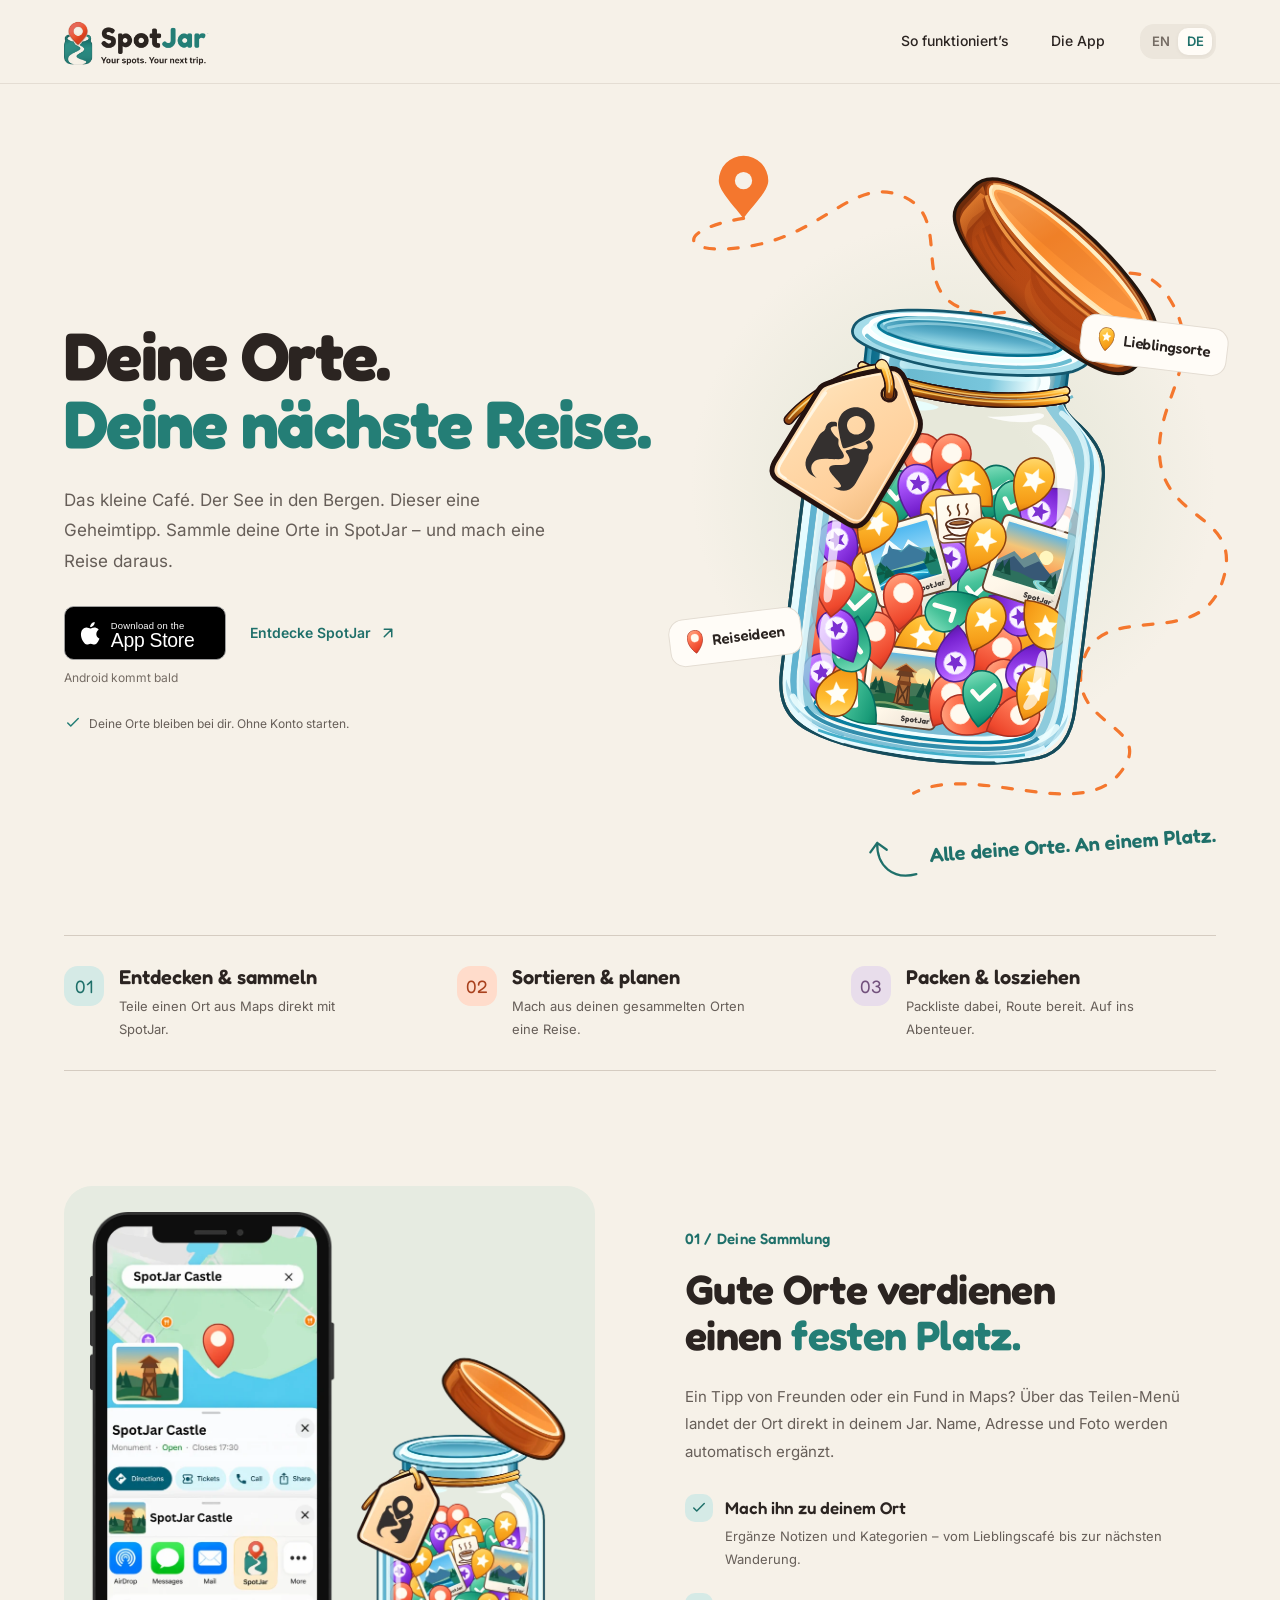
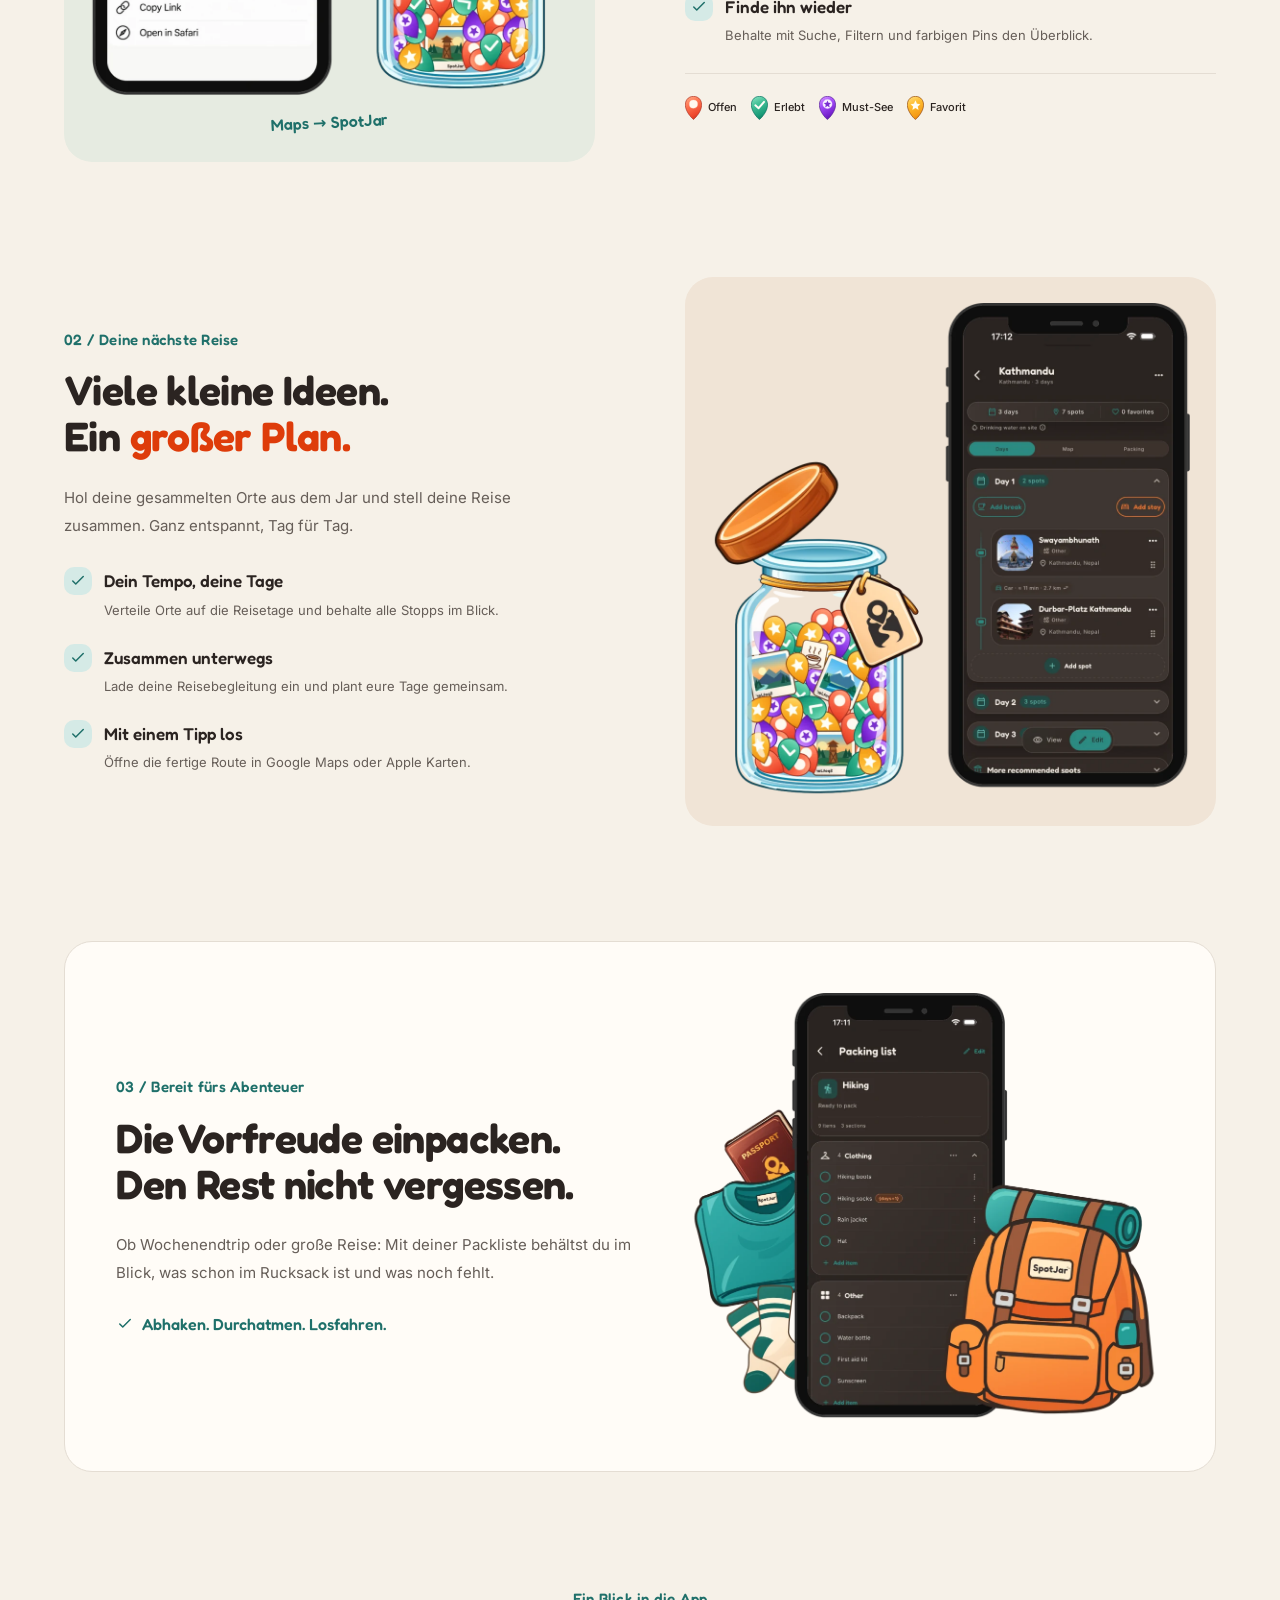
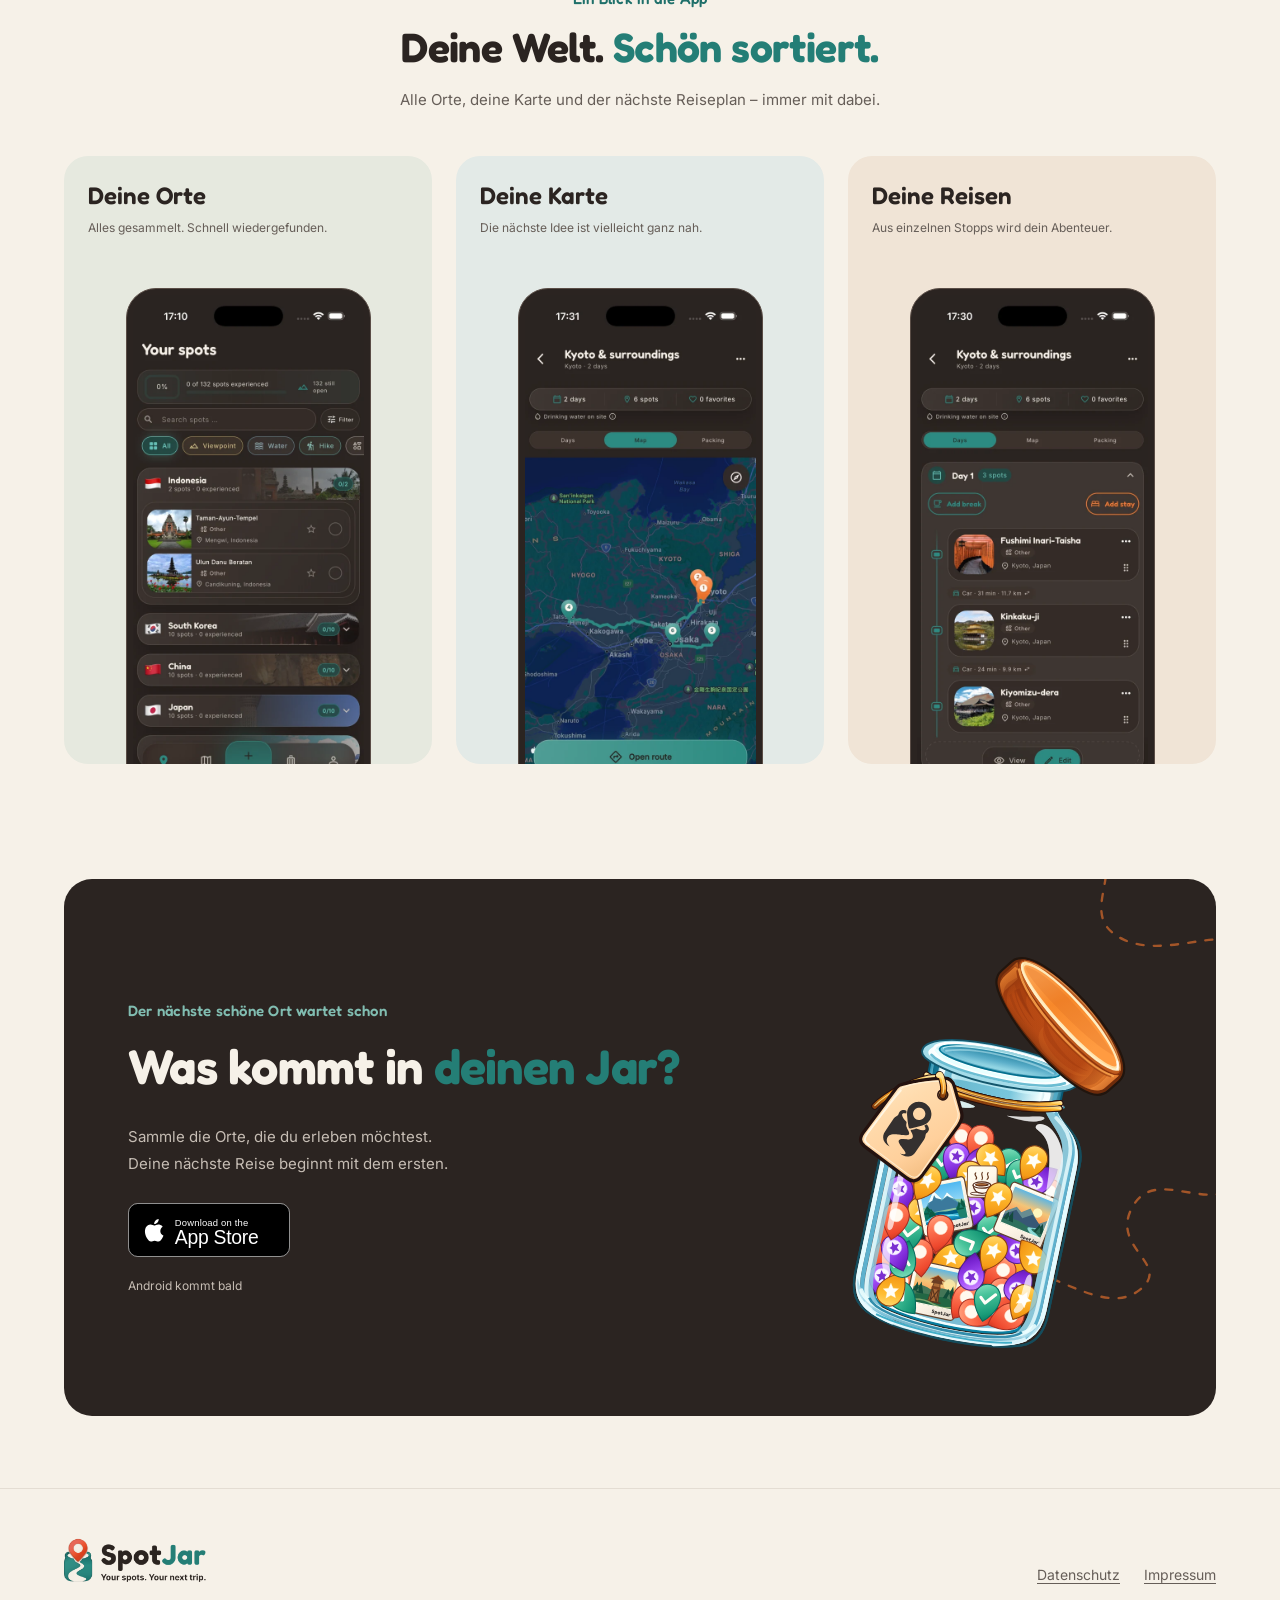
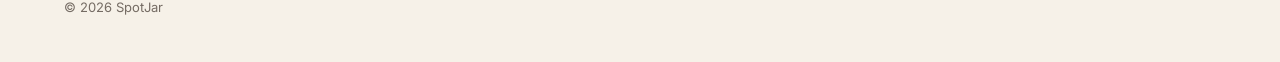
==== commit 9cbf9746: "Refactor footer and hero section: update logo structure, remove eyebrow text, and enhance caption st" ====
--- a/de/index.html
+++ b/de/index.html
@@ -46,7 +46,6 @@
     <section class="hero" aria-labelledby="hero-title">
       <div class="container hero__inner">
         <div class="hero__copy">
-          <p class="eyebrow"><span></span>Für alles, was du noch erleben willst</p>
           <h1 class="heading--accent" id="hero-title">Deine Orte.<br><span>Deine nächste <span class="sentence-end">Reise.</span></span></h1>
           <p class="hero__lead">Das kleine Café. Der See in den Bergen. Dieser eine Geheimtipp. Sammle deine Orte in SpotJar – und mach eine Reise daraus.</p>
           <div class="hero__actions"><a class="store-badge" href="https://apps.apple.com/at/app/spotjar/id6803794730" aria-label="Im App Store herunterladen"><img src="../images/badges/app-store.svg" alt="Im App Store herunterladen" width="180" height="60"></a><a class="text-link" href="#how">Entdecke SpotJar<svg width="18" height="18" viewBox="0 0 24 24" fill="none" stroke="currentColor" stroke-width="2" stroke-linecap="round" stroke-linejoin="round" aria-hidden="true"><path d="M7 17 17 7M7 7h10v10"/></svg></a></div>
@@ -60,7 +59,7 @@
             <span class="floating-label floating-label--one"><img src="../img/marker-favorite.svg" alt="">Lieblingsorte</span>
             <span class="floating-label floating-label--two"><img src="../img/marker-open.svg" alt="">Reiseideen</span>
           </div>
-          <span class="hero__caption">Alle deine Orte. An einem <span class="sentence-end">Platz.</span></span>
+          <span class="hero__caption"><span class="hero__caption-text">Alle deine Orte. An einem Platz.</span></span>
         </div>
       </div>
     </section>
@@ -87,6 +86,6 @@
       <div class="download__inner"><div><p class="eyebrow">Der nächste schöne Ort wartet schon</p><h2 class="heading--accent" id="download-title">Was kommt in <span class="text-highlight">deinen <span class="sentence-end">Jar?</span></span></h2><p class="download__lead">Sammle die Orte, die du erleben möchtest.<br>Deine nächste Reise beginnt mit dem ersten.</p><a class="store-badge" href="https://apps.apple.com/at/app/spotjar/id6803794730" aria-label="Im App Store herunterladen"><img src="../images/badges/app-store.svg" alt="Im App Store herunterladen" width="180" height="60"></a><p class="download__android">Android kommt bald</p></div><img src="../img/illustrations/spotjar-full.svg" alt="" width="700" height="1100" loading="lazy" decoding="async"></div>
     </section>
   </main>
-  <footer class="site-footer"><div class="container site-footer__inner"><div class="site-footer__brand"><a class="wordmark" href="./" aria-label="SpotJar Startseite"><span>Spot<span class="wordmark__jar">Jar</span></span></a><p>Deine Orte. Deine nächste Reise. · © 2026 SpotJar</p></div><ul><li><a href="./datenschutz/">Datenschutz</a></li><li><a href="./impressum/">Impressum</a></li></ul></div></footer>
+  <footer class="site-footer"><div class="container site-footer__inner"><div class="site-footer__brand"><a class="site-footer__logo" href="./" aria-label="SpotJar Startseite"><img src="../images/logo_lightMode.png" alt="SpotJar" width="2120" height="736" loading="lazy" decoding="async"></a><p>© 2026 SpotJar</p></div><ul><li><a href="./datenschutz/">Datenschutz</a></li><li><a href="./impressum/">Impressum</a></li></ul></div></footer>
 </body>
 </html>
--- a/css/base.css
+++ b/css/base.css
@@ -355,10 +355,6 @@
   }
 }
 
-/* Compact app-style wordmark; legal pages use the full light logo. */
-.wordmark { display: inline-flex; align-items: center; gap: 10px; color: var(--text-strong); font-family: var(--font-head); font-size: 1.8rem; font-weight: 600; line-height: 1; text-decoration: none; }
-.wordmark__jar { color: var(--teal); }
-.wordmark img { width: 32px; height: 40px; object-fit: contain; }
 .site-header__nav .pill { border-color: transparent; font-size: .875rem; }
 .site-header__actions { gap: 16px; }
 .site-header__nav { gap: 4px; }
@@ -366,6 +362,8 @@
 .language-switch a { border-radius: 10px; }
 .language-switch a[aria-current="page"] { background: var(--surface); color: var(--teal-deep); box-shadow: 0 1px 4px #2b24210d; }
 .site-footer__inner { display: flex; justify-content: space-between; align-items: center; gap: 28px; flex-wrap: wrap; text-align: left; }
+.site-footer__logo { display: inline-block; vertical-align: top; }
+.site-footer__logo img { width: auto; height: 52px; margin: 0; opacity: 1; }
 .site-footer__brand p { margin-top: 12px; font-size: .8125rem; }
 .site-footer ul { margin: 0; font-size: .875rem; }
 @media (max-width: 760px) {
@@ -373,6 +371,6 @@
   .site-header__logo img { height: 44px; }
   .site-header__nav .pill { display: none; }
   .site-header__actions { gap: 8px; }
-  .wordmark { font-size: 1.55rem; }
+  .site-footer__logo img { height: 44px; }
   .site-footer__inner { align-items: flex-start; flex-direction: column; }
 }
--- a/css/landing.css
+++ b/css/landing.css
@@ -4,7 +4,6 @@
 h1 { font-size: clamp(3rem, 5.25vw, 4.75rem); font-weight: 700; line-height: 1.02; letter-spacing: -.025em; }
 h2 { font-size: clamp(2rem, 3.2vw, 3rem); font-weight: 650; letter-spacing: -.015em; line-height: 1.13; text-wrap: balance; }
 .eyebrow { display: flex; align-items: center; gap: 9px; color: var(--teal-deep); font-family: var(--font-head); font-size: .9375rem; font-weight: 550; letter-spacing: .015em; line-height: 1.5; }
-.eyebrow > span { width: 7px; height: 7px; flex: 0 0 auto; border-radius: 50%; background: var(--orange); }
 .hero { padding: clamp(40px, 6vw, 86px) 0 64px; }
 .hero__inner { display: grid; grid-template-columns: 1.12fr 1fr; align-items: center; gap: 40px; }
 .hero__copy { position: relative; z-index: 2; }
@@ -21,7 +20,7 @@
 .hero__android { font-size: .75rem; margin-top: 8px; color: var(--text-muted); }
 .hero__note { display: flex; align-items: center; gap: 7px; margin-top: 26px; font-size: .75rem; line-height: 1.6; }
 .hero__note svg { color: var(--teal); flex-shrink: 0; }
-.hero__visual { min-width: 0; display: grid; place-items: center; gap: 38px; }
+.hero__visual { min-width: 0; display: grid; place-items: center; gap: 22px; container-type: inline-size; }
 .hero__art { position: relative; min-width: 0; width: 100%; display: grid; place-items: center; isolation: isolate; padding: 0 35px 28px; }
 /* Fade the backdrop fully inside its bounds; SVG filter shadows can clip in Safari. */
 .hero__art::before { content: ''; position: absolute; width: 100%; aspect-ratio: 1; z-index: -2; background: radial-gradient(closest-side, #e7e8da 30%, #e7e8da99 60%, #e7e8da00 100%); pointer-events: none; }
@@ -31,7 +30,9 @@
 .floating-label--one { top: 25%; right: -12px; transform: rotate(7deg); }
 .floating-label--two { bottom: 22%; left: -22px; transform: rotate(-7deg); }
 .floating-label img { width: 18px; height: 24px; object-fit: contain; flex: 0 0 auto; }
-.hero__caption { position: relative; width: max-content; max-width: calc(100% - 40px); font-family: var(--font-head); color: var(--teal-deep); font-size: clamp(1rem, 1.6vw, 1.25rem); font-weight: 600; line-height: 1.35; text-align: center; transform: rotate(-4deg); }
+.hero__caption { display: flex; align-items: center; gap: .5em; width: 66.6667%; margin-inline-start: 33.3333%; font-family: var(--font-head); color: var(--teal-deep); font-size: min(1.25rem, 3.8cqi); font-weight: 600; line-height: 1.35; white-space: nowrap; transform: rotate(-4deg); }
+.hero__caption::before { content: ''; display: block; flex: 0 0 2.7em; width: 2.7em; aspect-ratio: 72 / 64; background: currentColor; mask: url('../img/doodles/arrow.svg?v=2') center / contain no-repeat; pointer-events: none; }
+.hero__caption-text { flex: 0 0 auto; }
 .journey__steps { display: grid; grid-template-columns: repeat(3, 1fr); gap: 28px; list-style: none; margin: 0; padding: 30px 0; border-block: 1px solid var(--border); }
 .journey__steps li { display: flex; gap: 15px; align-items: flex-start; }
 .journey__number { flex: 0 0 auto; display: grid; place-items: center; width: 40px; height: 40px; border-radius: 14px; background: #d5eae6; color: var(--teal-deep); font-family: var(--font-head); font-size: 1.125rem; }
@@ -85,12 +86,10 @@
 .download__android { font-size: .75rem; margin-top: 10px; }
 .download__inner > img { width: 100%; max-width: 260px; justify-self: center; transform: rotate(12deg); }
 /* Hand-drawn accents echo the printed SpotJar artwork. */
-.wordmark { font-weight: 650; letter-spacing: -.025em; }
 .text-highlight { color: var(--teal); }
 .feature--reverse .text-highlight { color: var(--highlight-orange); }
 .sentence-end { position: relative; display: inline-block; white-space: nowrap; }
 .download .text-highlight { color: var(--teal); }
-.hero__art::after { content: ''; position: absolute; left: 12%; bottom: -28px; width: 64px; height: 56px; background: var(--teal-deep); mask: url('../img/doodles/arrow.svg?v=2') center / contain no-repeat; pointer-events: none; transform: rotate(-10deg); }
 .art-caption { transform: rotate(-3deg); }
 .packing__tag { font-family: var(--font-head); font-size: 1rem; font-weight: 550; }
 .download__inner::after { width: 440px; height: 490px; aspect-ratio: auto; top: -70px; right: -80px; border: 0; border-radius: 0; background: url('../img/doodles/route.svg?v=2') center / contain no-repeat; opacity: .6; transform: rotate(15deg); }
@@ -118,12 +117,11 @@
   .hero__copy { max-width: 560px; }
   .hero h1 { margin-top: 18px; }
   .hero__lead { font-size: 1rem; margin-top: 20px; }
-  .hero__visual { width: min(100%, 410px); justify-self: center; gap: 30px; }
+  .hero__visual { width: min(100%, 410px); justify-self: center; gap: 18px; }
   .hero__art { padding-inline: 35px; }
   .hero__jar { max-width: 300px; }
   .floating-label--one { right: 0; }
   .floating-label--two { left: 0; }
-  .hero__art::after { width: 44px; height: 40px; bottom: -22px; }
   .journey__steps { grid-template-columns: 1fr; gap: 22px; padding-block: 28px; }
   .journey__steps li { gap: 16px; align-items: center; }
   .journey p { max-width: none; }
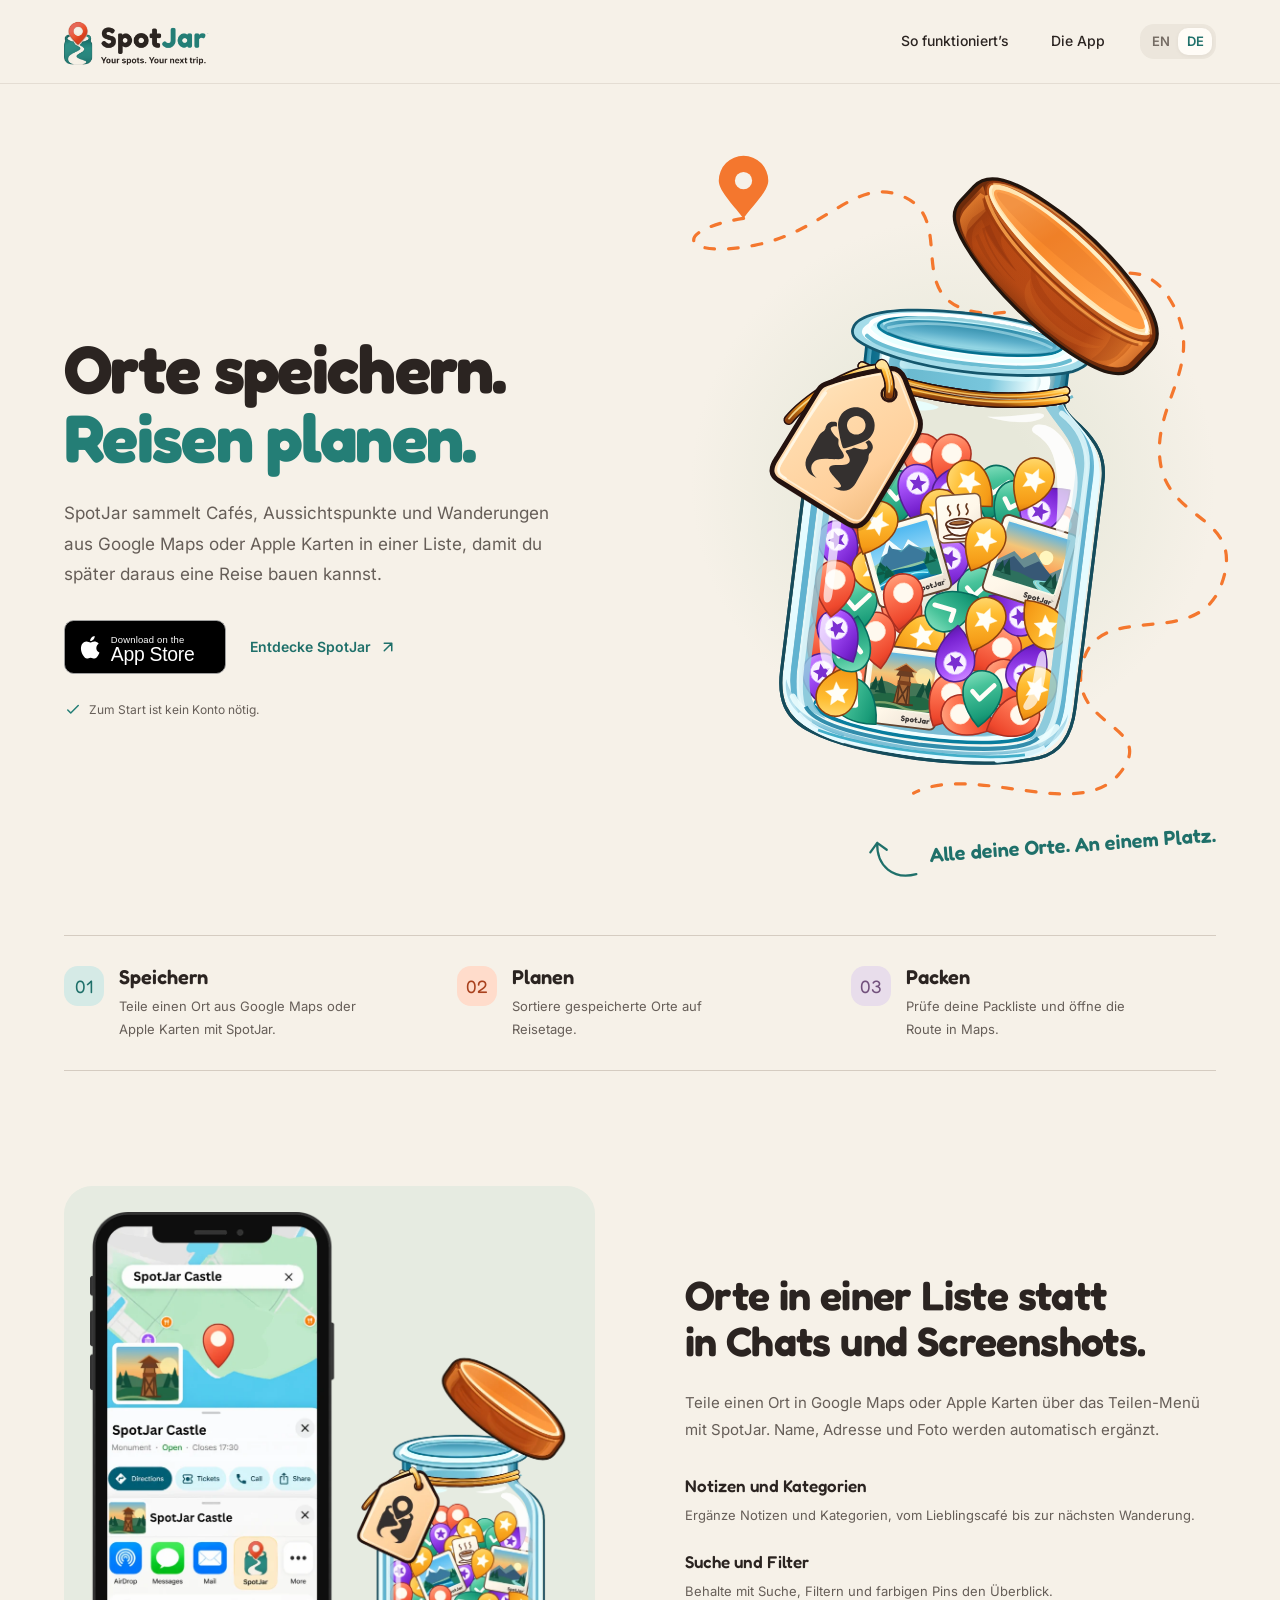
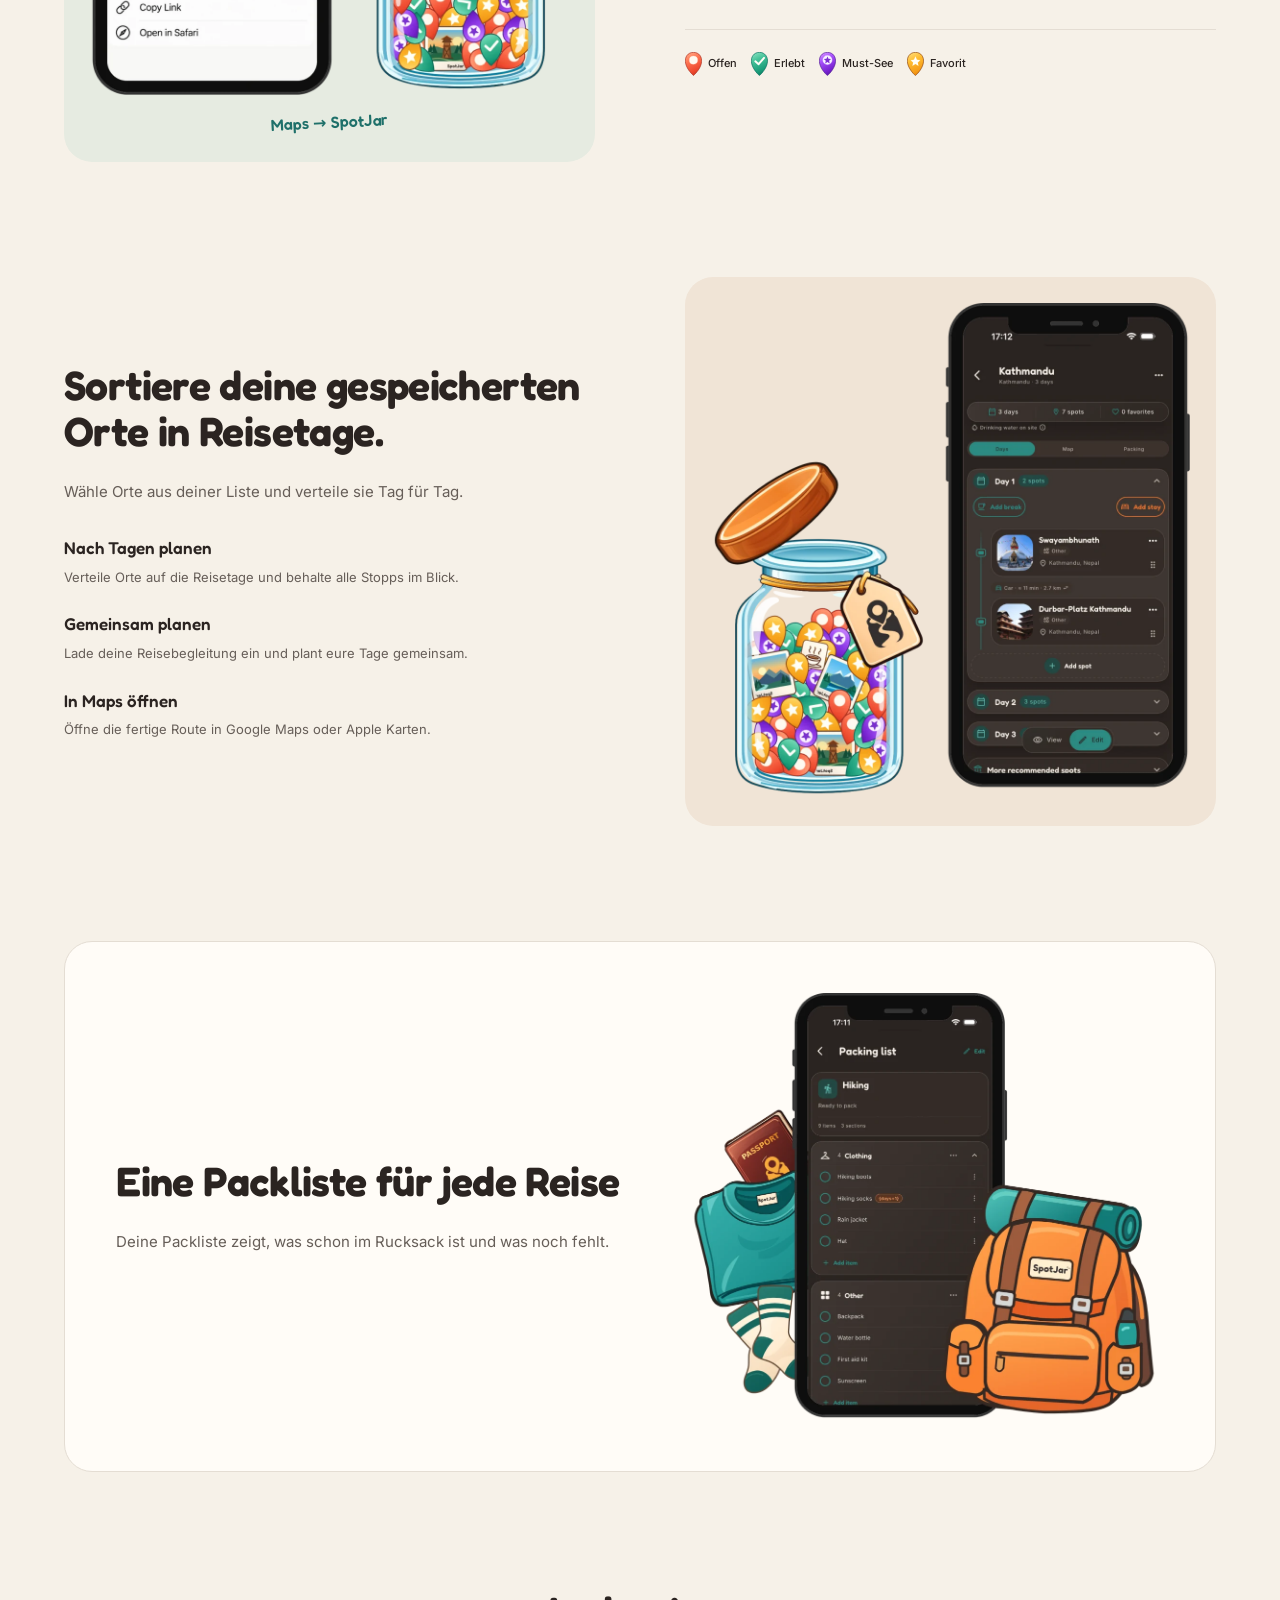
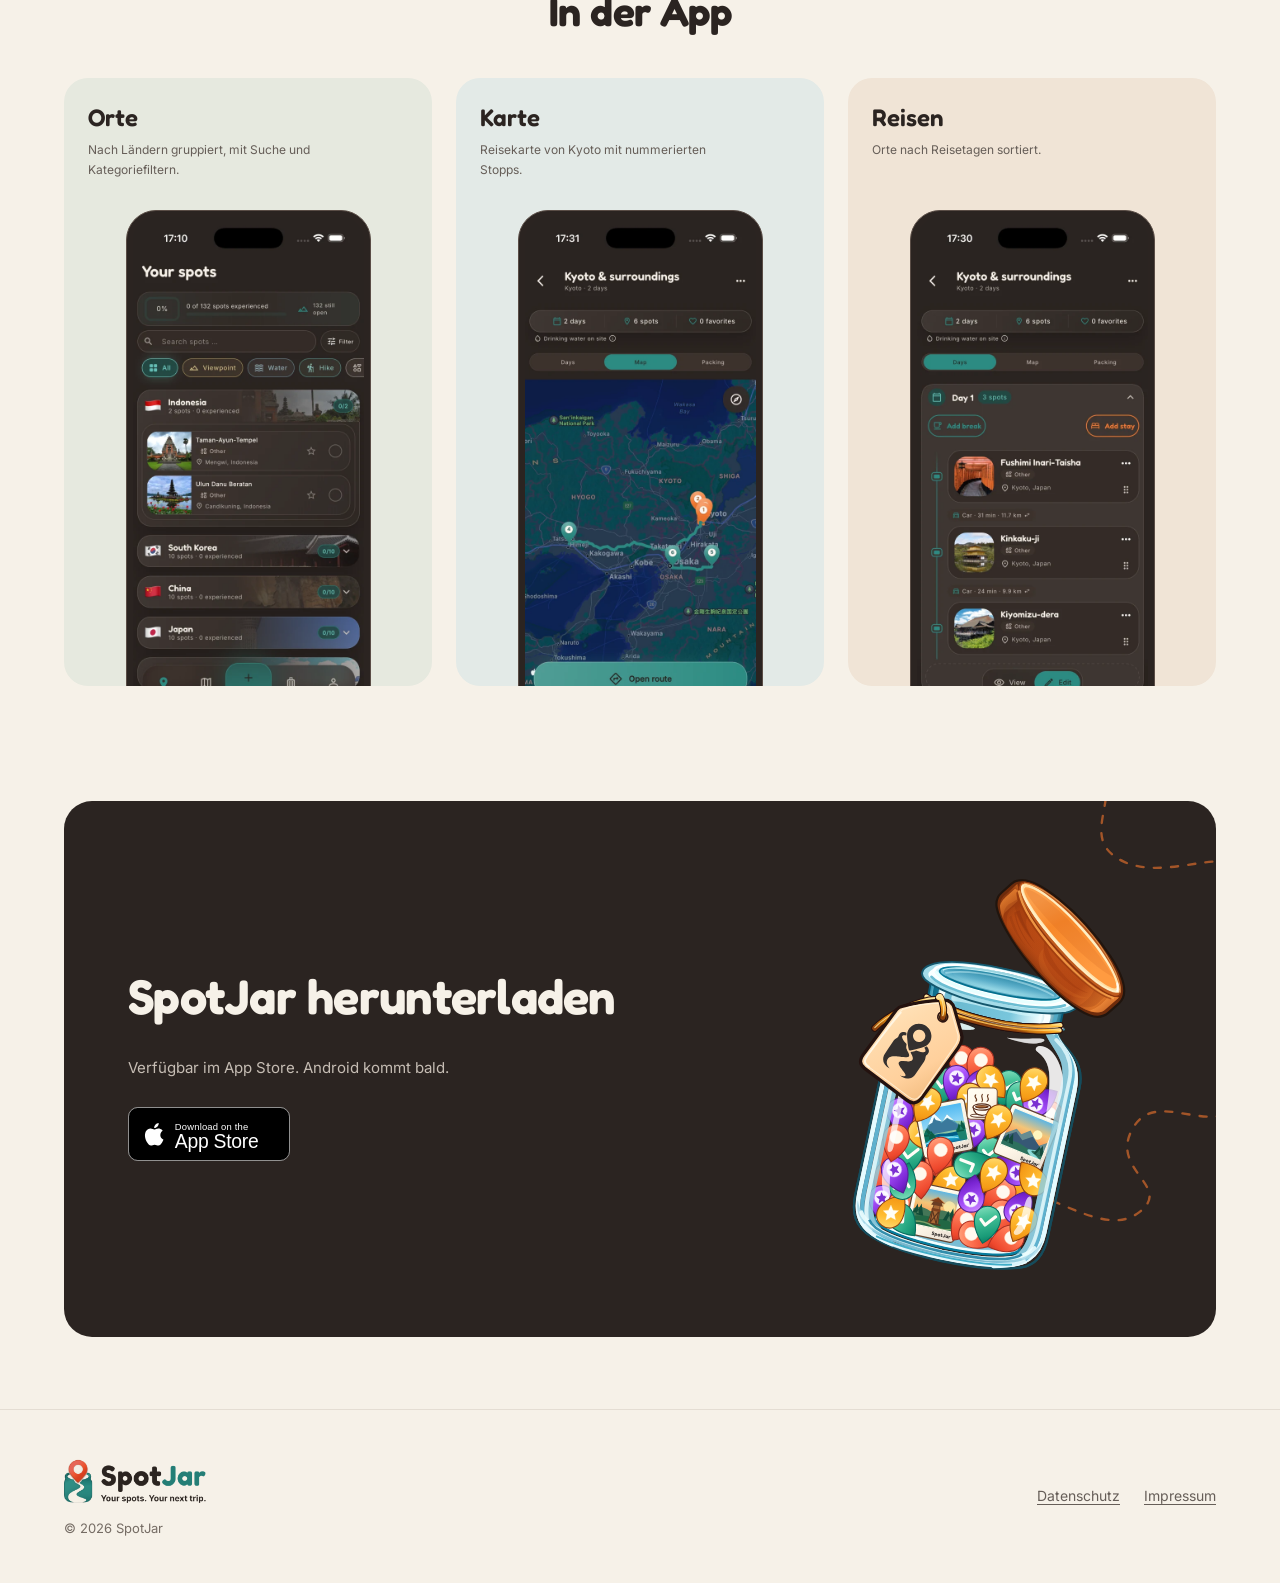
==== commit 8a17fe39: "Update website content for improved clarity and engagement in both German and English versions" ====
--- a/de/index.html
+++ b/de/index.html
@@ -3,7 +3,7 @@
 <head>
   <meta charset="utf-8">
   <meta name="viewport" content="width=device-width, initial-scale=1">
-  <title>SpotJar | Deine Orte. Deine nächste Reise.</title>
+  <title>SpotJar | Orte speichern. Reisen planen.</title>
   <meta name="description" content="Sammle Lieblingsorte aus Google Maps oder Apple Karten, plane deine nächste Reise und behalte deine Packliste im Blick. Alles in SpotJar.">
   <meta name="theme-color" content="#F6F1E8">
   <link rel="canonical" href="https://spotjar.app/de/">
@@ -12,7 +12,7 @@
   <link rel="alternate" hreflang="x-default" href="https://spotjar.app/">
   <meta property="og:type" content="website">
   <meta property="og:site_name" content="SpotJar">
-  <meta property="og:title" content="SpotJar | Deine Orte. Deine nächste Reise.">
+  <meta property="og:title" content="SpotJar | Orte speichern. Reisen planen.">
   <meta property="og:description" content="Sammle Lieblingsorte aus Google Maps oder Apple Karten, plane deine nächste Reise und behalte deine Packliste im Blick. Alles in SpotJar.">
   <meta property="og:url" content="https://spotjar.app/de/">
   <meta property="og:image" content="https://spotjar.app/img/icon-512.png">
@@ -46,44 +46,41 @@
     <section class="hero" aria-labelledby="hero-title">
       <div class="container hero__inner">
         <div class="hero__copy">
-          <h1 class="heading--accent" id="hero-title">Deine Orte.<br><span>Deine nächste <span class="sentence-end">Reise.</span></span></h1>
-          <p class="hero__lead">Das kleine Café. Der See in den Bergen. Dieser eine Geheimtipp. Sammle deine Orte in SpotJar – und mach eine Reise daraus.</p>
+          <h1 class="heading--accent" id="hero-title">Orte speichern.<br><span>Reisen <span class="sentence-end">planen.</span></span></h1>
+          <p class="hero__lead">SpotJar sammelt Cafés, Aussichtspunkte und Wanderungen aus Google Maps oder Apple Karten in einer Liste, damit du später daraus eine Reise bauen kannst.</p>
           <div class="hero__actions"><a class="store-badge" href="https://apps.apple.com/at/app/spotjar/id6803794730" aria-label="Im App Store herunterladen"><img src="../images/badges/app-store.svg" alt="Im App Store herunterladen" width="180" height="60"></a><a class="text-link" href="#how">Entdecke SpotJar<svg width="18" height="18" viewBox="0 0 24 24" fill="none" stroke="currentColor" stroke-width="2" stroke-linecap="round" stroke-linejoin="round" aria-hidden="true"><path d="M7 17 17 7M7 7h10v10"/></svg></a></div>
-          <p class="hero__android">Android kommt bald</p>
-          <p class="hero__note"><svg width="18" height="18" viewBox="0 0 24 24" fill="none" stroke="currentColor" stroke-width="2" stroke-linecap="round" stroke-linejoin="round" aria-hidden="true"><path d="m5 12 4 4L19 6"/></svg>Deine Orte bleiben bei dir. Ohne Konto starten.</p>
+          <p class="hero__note"><svg width="18" height="18" viewBox="0 0 24 24" fill="none" stroke="currentColor" stroke-width="2" stroke-linecap="round" stroke-linejoin="round" aria-hidden="true"><path d="m5 12 4 4L19 6"/></svg>Zum Start ist kein Konto nötig.</p>
         </div>
         <div class="hero__visual" aria-hidden="true">
           <div class="hero__art">
             <img class="hero__route" src="../img/doodles/route.svg?v=2" alt="" width="560" height="620">
             <img class="hero__jar" src="../img/illustrations/spotjar-full.svg" alt="" width="700" height="1100" fetchpriority="high">
-            <span class="floating-label floating-label--one"><img src="../img/marker-favorite.svg" alt="">Lieblingsorte</span>
-            <span class="floating-label floating-label--two"><img src="../img/marker-open.svg" alt="">Reiseideen</span>
-          </div>
+            </div>
           <span class="hero__caption"><span class="hero__caption-text">Alle deine Orte. An einem Platz.</span></span>
         </div>
       </div>
     </section>
     <section class="journey container" id="how" aria-labelledby="journey-title">
       <h2 class="visually-hidden" id="journey-title">Vom ersten Tipp bis zum letzten Reisetag.</h2>
-      <ol class="journey__steps"><li><span class="journey__number">01</span><div><h3>Entdecken & sammeln</h3><p>Teile einen Ort aus Maps direkt mit SpotJar.</p></div></li><li><span class="journey__number">02</span><div><h3>Sortieren & planen</h3><p>Mach aus deinen gesammelten Orten eine Reise.</p></div></li><li><span class="journey__number">03</span><div><h3>Packen & losziehen</h3><p>Packliste dabei, Route bereit. Auf ins Abenteuer.</p></div></li></ol>
+      <ol class="journey__steps"><li><span class="journey__number">01</span><div><h3>Speichern</h3><p>Teile einen Ort aus Google Maps oder Apple Karten mit SpotJar.</p></div></li><li><span class="journey__number">02</span><div><h3>Planen</h3><p>Sortiere gespeicherte Orte auf Reisetage.</p></div></li><li><span class="journey__number">03</span><div><h3>Packen</h3><p>Prüfe deine Packliste und öffne die Route in Maps.</p></div></li></ol>
     </section>
     <section class="feature container" aria-labelledby="save-title">
       <div class="feature__visual feature__visual--save"><img class="feature__art" src="../img/illustrations/save-a-spot.webp" alt="Ein Ort wird über das Teilen-Menü von Maps in einem SpotJar-Glas gesammelt." width="1000" height="1009" loading="lazy" decoding="async"><span class="art-caption">Maps → SpotJar</span></div>
-      <div class="feature__copy"><p class="eyebrow">01 / Deine Sammlung</p><h2 class="heading--accent" id="save-title">Gute Orte verdienen<br>einen <span class="text-highlight">festen <span class="sentence-end">Platz.</span></span></h2><p class="feature__intro">Ein Tipp von Freunden oder ein Fund in Maps? Über das Teilen-Menü landet der Ort direkt in deinem Jar. Name, Adresse und Foto werden automatisch ergänzt.</p><ul class="feature-list"><li><span class="feature-list__icon"><svg width="18" height="18" viewBox="0 0 24 24" fill="none" stroke="currentColor" stroke-width="2" stroke-linecap="round" stroke-linejoin="round" aria-hidden="true"><path d="m5 12 4 4L19 6"/></svg></span><div><h3>Mach ihn zu deinem Ort</h3><p>Ergänze Notizen und Kategorien – vom Lieblingscafé bis zur nächsten Wanderung.</p></div></li><li><span class="feature-list__icon"><svg width="18" height="18" viewBox="0 0 24 24" fill="none" stroke="currentColor" stroke-width="2" stroke-linecap="round" stroke-linejoin="round" aria-hidden="true"><path d="m5 12 4 4L19 6"/></svg></span><div><h3>Finde ihn wieder</h3><p>Behalte mit Suche, Filtern und farbigen Pins den Überblick.</p></div></li></ul><div class="statuses"><span class="status status--open"><img src="../img/marker-open.svg" alt="" width="24" height="30" loading="lazy">Offen</span><span class="status status--viewed"><img src="../img/marker-viewed.svg" alt="" width="24" height="30" loading="lazy">Erlebt</span><span class="status status--mustSee"><img src="../img/marker-must-see.svg" alt="" width="24" height="30" loading="lazy">Must-See</span><span class="status status--favorite"><img src="../img/marker-favorite.svg" alt="" width="24" height="30" loading="lazy">Favorit</span></div></div>
+      <div class="feature__copy"><h2 id="save-title">Orte in einer Liste statt in Chats und Screenshots.</h2><p class="feature__intro">Teile einen Ort in Google Maps oder Apple Karten über das Teilen-Menü mit SpotJar. Name, Adresse und Foto werden automatisch ergänzt.</p><ul class="feature-list"><li><div><h3>Notizen und Kategorien</h3><p>Ergänze Notizen und Kategorien, vom Lieblingscafé bis zur nächsten Wanderung.</p></div></li><li><div><h3>Suche und Filter</h3><p>Behalte mit Suche, Filtern und farbigen Pins den Überblick.</p></div></li></ul><div class="statuses"><span class="status status--open"><img src="../img/marker-open.svg" alt="" width="24" height="30" loading="lazy">Offen</span><span class="status status--viewed"><img src="../img/marker-viewed.svg" alt="" width="24" height="30" loading="lazy">Erlebt</span><span class="status status--mustSee"><img src="../img/marker-must-see.svg" alt="" width="24" height="30" loading="lazy">Must-See</span><span class="status status--favorite"><img src="../img/marker-favorite.svg" alt="" width="24" height="30" loading="lazy">Favorit</span></div></div>
     </section>
     <section class="feature feature--reverse container" aria-labelledby="trip-title">
       <div class="feature__visual feature__visual--trip"><img class="feature__art" src="../img/illustrations/plan-a-trip.webp" alt="Ein SpotJar-Glas mit gesammelten Orten neben einer Reiseplanung auf dem Smartphone." width="1000" height="1036" loading="lazy" decoding="async"></div>
-      <div class="feature__copy"><p class="eyebrow">02 / Deine nächste Reise</p><h2 class="heading--accent" id="trip-title">Viele kleine Ideen.<br>Ein <span class="text-highlight">großer <span class="sentence-end">Plan.</span></span></h2><p class="feature__intro">Hol deine gesammelten Orte aus dem Jar und stell deine Reise zusammen. Ganz entspannt, Tag für Tag.</p><ul class="feature-list"><li><span class="feature-list__icon"><svg width="18" height="18" viewBox="0 0 24 24" fill="none" stroke="currentColor" stroke-width="2" stroke-linecap="round" stroke-linejoin="round" aria-hidden="true"><path d="m5 12 4 4L19 6"/></svg></span><div><h3>Dein Tempo, deine Tage</h3><p>Verteile Orte auf die Reisetage und behalte alle Stopps im Blick.</p></div></li><li><span class="feature-list__icon"><svg width="18" height="18" viewBox="0 0 24 24" fill="none" stroke="currentColor" stroke-width="2" stroke-linecap="round" stroke-linejoin="round" aria-hidden="true"><path d="m5 12 4 4L19 6"/></svg></span><div><h3>Zusammen unterwegs</h3><p>Lade deine Reisebegleitung ein und plant eure Tage gemeinsam.</p></div></li><li><span class="feature-list__icon"><svg width="18" height="18" viewBox="0 0 24 24" fill="none" stroke="currentColor" stroke-width="2" stroke-linecap="round" stroke-linejoin="round" aria-hidden="true"><path d="m5 12 4 4L19 6"/></svg></span><div><h3>Mit einem Tipp los</h3><p>Öffne die fertige Route in Google Maps oder Apple Karten.</p></div></li></ul></div>
+      <div class="feature__copy"><h2 id="trip-title">Sortiere deine gespeicherten Orte in Reisetage.</h2><p class="feature__intro">Wähle Orte aus deiner Liste und verteile sie Tag für Tag.</p><ul class="feature-list"><li><div><h3>Nach Tagen planen</h3><p>Verteile Orte auf die Reisetage und behalte alle Stopps im Blick.</p></div></li><li><div><h3>Gemeinsam planen</h3><p>Lade deine Reisebegleitung ein und plant eure Tage gemeinsam.</p></div></li><li><div><h3>In Maps öffnen</h3><p>Öffne die fertige Route in Google Maps oder Apple Karten.</p></div></li></ul></div>
     </section>
     <section class="packing container" aria-labelledby="pack-title">
-      <div class="packing__inner"><div class="packing__copy"><p class="eyebrow">03 / Bereit fürs Abenteuer</p><h2 id="pack-title">Die Vorfreude einpacken.<br>Den Rest nicht vergessen.</h2><p class="feature__intro">Ob Wochenendtrip oder große Reise: Mit deiner Packliste behältst du im Blick, was schon im Rucksack ist und was noch fehlt.</p><p class="packing__tag"><svg width="18" height="18" viewBox="0 0 24 24" fill="none" stroke="currentColor" stroke-width="2" stroke-linecap="round" stroke-linejoin="round" aria-hidden="true"><path d="m5 12 4 4L19 6"/></svg>Abhaken. Durchatmen. Losfahren.</p></div><img class="packing__art" src="../img/illustrations/pack-your-bag.webp" alt="Rucksack, Kleidung und eine Packliste in SpotJar." width="1000" height="887" loading="lazy" decoding="async"></div>
+      <div class="packing__inner"><div class="packing__copy"><h2 id="pack-title">Eine Packliste für jede Reise</h2><p class="feature__intro">Deine Packliste zeigt, was schon im Rucksack ist und was noch fehlt.</p></div><img class="packing__art" src="../img/illustrations/pack-your-bag.webp" alt="Rucksack, Kleidung und eine Packliste in SpotJar." width="1000" height="887" loading="lazy" decoding="async"></div>
     </section>
     <section class="app-preview container" id="app" aria-labelledby="app-title">
-      <div class="section-heading"><p class="eyebrow">Ein Blick in die App</p><h2 class="heading--accent" id="app-title">Deine Welt. <span class="text-highlight">Schön <span class="sentence-end">sortiert.</span></span></h2><p>Alle Orte, deine Karte und der nächste Reiseplan – immer mit dabei.</p></div>
-      <div class="app-shots"><figure class="app-shot"><figcaption><h3>Deine Orte</h3><p>Alles gesammelt. Schnell wiedergefunden.</p></figcaption><div class="app-shot__frame"><picture><source srcset="../img/app-spot-list.webp" type="image/webp"><img src="../img/app-spot-list.jpg" alt="Nach Ländern sortierte Orte mit Suchfunktion und Kategorien in SpotJar." width="560" height="1216" loading="lazy" decoding="async"></picture></div></figure><figure class="app-shot"><figcaption><h3>Deine Karte</h3><p>Die nächste Idee ist vielleicht ganz nah.</p></figcaption><div class="app-shot__frame"><picture><source srcset="../img/app-trip-route.webp" type="image/webp"><img src="../img/app-trip-route.jpg" alt="SpotJar-Reisekarte rund um Kyoto mit nummerierten Stopps entlang der Route." width="560" height="1216" loading="lazy" decoding="async"></picture></div></figure><figure class="app-shot"><figcaption><h3>Deine Reisen</h3><p>Aus einzelnen Stopps wird dein Abenteuer.</p></figcaption><div class="app-shot__frame"><picture><source srcset="../img/app-trip-days.webp" type="image/webp"><img src="../img/app-trip-days.jpg" alt="Reiseplan mit Orten, die nach Reisetagen geordnet sind." width="560" height="1216" loading="lazy" decoding="async"></picture></div></figure></div>
+      <div class="section-heading"><h2 id="app-title">In der App</h2></div>
+      <div class="app-shots"><figure class="app-shot"><figcaption><h3>Orte</h3><p>Nach Ländern gruppiert, mit Suche und Kategoriefiltern.</p></figcaption><div class="app-shot__frame"><picture><source srcset="../img/app-spot-list.webp" type="image/webp"><img src="../img/app-spot-list.jpg" alt="Nach Ländern sortierte Orte mit Suchfunktion und Kategorien in SpotJar." width="560" height="1216" loading="lazy" decoding="async"></picture></div></figure><figure class="app-shot"><figcaption><h3>Karte</h3><p>Reisekarte von Kyoto mit nummerierten Stopps.</p></figcaption><div class="app-shot__frame"><picture><source srcset="../img/app-trip-route.webp" type="image/webp"><img src="../img/app-trip-route.jpg" alt="SpotJar-Reisekarte rund um Kyoto mit nummerierten Stopps entlang der Route." width="560" height="1216" loading="lazy" decoding="async"></picture></div></figure><figure class="app-shot"><figcaption><h3>Reisen</h3><p>Orte nach Reisetagen sortiert.</p></figcaption><div class="app-shot__frame"><picture><source srcset="../img/app-trip-days.webp" type="image/webp"><img src="../img/app-trip-days.jpg" alt="Reiseplan mit Orten, die nach Reisetagen geordnet sind." width="560" height="1216" loading="lazy" decoding="async"></picture></div></figure></div>
     </section>
     <section class="download container" aria-labelledby="download-title">
-      <div class="download__inner"><div><p class="eyebrow">Der nächste schöne Ort wartet schon</p><h2 class="heading--accent" id="download-title">Was kommt in <span class="text-highlight">deinen <span class="sentence-end">Jar?</span></span></h2><p class="download__lead">Sammle die Orte, die du erleben möchtest.<br>Deine nächste Reise beginnt mit dem ersten.</p><a class="store-badge" href="https://apps.apple.com/at/app/spotjar/id6803794730" aria-label="Im App Store herunterladen"><img src="../images/badges/app-store.svg" alt="Im App Store herunterladen" width="180" height="60"></a><p class="download__android">Android kommt bald</p></div><img src="../img/illustrations/spotjar-full.svg" alt="" width="700" height="1100" loading="lazy" decoding="async"></div>
+      <div class="download__inner"><div><h2 id="download-title">SpotJar herunterladen</h2><p class="download__lead">Verfügbar im App Store. Android kommt bald.</p><a class="store-badge" href="https://apps.apple.com/at/app/spotjar/id6803794730" aria-label="Im App Store herunterladen"><img src="../images/badges/app-store.svg" alt="Im App Store herunterladen" width="180" height="60"></a></div><img src="../img/illustrations/spotjar-full.svg" alt="" width="700" height="1100" loading="lazy" decoding="async"></div>
     </section>
   </main>
   <footer class="site-footer"><div class="container site-footer__inner"><div class="site-footer__brand"><a class="site-footer__logo" href="./" aria-label="SpotJar Startseite"><img src="../images/logo_lightMode.png" alt="SpotJar" width="2120" height="736" loading="lazy" decoding="async"></a><p>© 2026 SpotJar</p></div><ul><li><a href="./datenschutz/">Datenschutz</a></li><li><a href="./impressum/">Impressum</a></li></ul></div></footer>
--- a/css/landing.css
+++ b/css/landing.css
@@ -1,9 +1,8 @@
 /* AppPalette.light and optimized onboarding artwork from the Flutter app. */
-:root { --section-space: clamp(72px, 9vw, 132px); --highlight-orange: #de3c0a; }
+:root { --section-space: clamp(72px, 9vw, 132px); }
 section[id] { scroll-margin-top: calc(var(--header-h) + 24px); }
 h1 { font-size: clamp(3rem, 5.25vw, 4.75rem); font-weight: 700; line-height: 1.02; letter-spacing: -.025em; }
 h2 { font-size: clamp(2rem, 3.2vw, 3rem); font-weight: 650; letter-spacing: -.015em; line-height: 1.13; text-wrap: balance; }
-.eyebrow { display: flex; align-items: center; gap: 9px; color: var(--teal-deep); font-family: var(--font-head); font-size: .9375rem; font-weight: 550; letter-spacing: .015em; line-height: 1.5; }
 .hero { padding: clamp(40px, 6vw, 86px) 0 64px; }
 .hero__inner { display: grid; grid-template-columns: 1.12fr 1fr; align-items: center; gap: 40px; }
 .hero__copy { position: relative; z-index: 2; }
@@ -17,7 +16,6 @@
 .text-link { display: inline-flex; align-items: center; gap: 8px; min-height: 44px; font-size: .875rem; font-weight: 600; text-decoration: none; }
 .text-link svg { transition: transform .2s; }
 .text-link:hover svg { transform: translate(2px, -2px); }
-.hero__android { font-size: .75rem; margin-top: 8px; color: var(--text-muted); }
 .hero__note { display: flex; align-items: center; gap: 7px; margin-top: 26px; font-size: .75rem; line-height: 1.6; }
 .hero__note svg { color: var(--teal); flex-shrink: 0; }
 .hero__visual { min-width: 0; display: grid; place-items: center; gap: 22px; container-type: inline-size; }
@@ -26,10 +24,6 @@
 .hero__art::before { content: ''; position: absolute; width: 100%; aspect-ratio: 1; z-index: -2; background: radial-gradient(closest-side, #e7e8da 30%, #e7e8da99 60%, #e7e8da00 100%); pointer-events: none; }
 .hero__jar { width: min(100%, 390px); transform: rotate(7deg); }
 .hero__route { position: absolute; z-index: -1; width: 115%; max-width: none; height: 115%; object-fit: contain; pointer-events: none; }
-.floating-label { position: absolute; display: inline-flex; align-items: center; gap: 8px; padding: 11px 16px; border: 1px solid var(--line); border-radius: 15px; background: var(--surface); color: var(--text-strong); font-family: var(--font-head); font-size: .9375rem; font-weight: 550; box-shadow: var(--shadow); white-space: nowrap; }
-.floating-label--one { top: 25%; right: -12px; transform: rotate(7deg); }
-.floating-label--two { bottom: 22%; left: -22px; transform: rotate(-7deg); }
-.floating-label img { width: 18px; height: 24px; object-fit: contain; flex: 0 0 auto; }
 .hero__caption { display: flex; align-items: center; gap: .5em; width: 66.6667%; margin-inline-start: 33.3333%; font-family: var(--font-head); color: var(--teal-deep); font-size: min(1.25rem, 3.8cqi); font-weight: 600; line-height: 1.35; white-space: nowrap; transform: rotate(-4deg); }
 .hero__caption::before { content: ''; display: block; flex: 0 0 2.7em; width: 2.7em; aspect-ratio: 72 / 64; background: currentColor; mask: url('../img/doodles/arrow.svg?v=2') center / contain no-repeat; pointer-events: none; }
 .hero__caption-text { flex: 0 0 auto; }
@@ -41,7 +35,6 @@
 .journey h3 { font-size: 1.25rem; font-weight: 600; margin: 0 0 6px; }
 .journey p { font-size: .8125rem; line-height: 1.7; max-width: 245px; }
 .feature { display: grid; grid-template-columns: 1fr 1fr; align-items: center; gap: clamp(32px, 7vw, 100px); margin-top: var(--section-space); }
-.feature__copy .eyebrow, .packing__copy .eyebrow { margin-bottom: 16px; }
 .feature__intro { margin-top: 24px; font-size: .9375rem; line-height: 1.85; }
 .feature__visual { min-width: 0; position: relative; padding: 26px; border-radius: 28px; background: #ece8de; }
 .feature__visual--save { background: #e6ebe1; }
@@ -51,7 +44,6 @@
 .feature--reverse .feature__visual { order: 2; }
 .feature-list { display: grid; gap: 22px; padding: 0; margin: 28px 0 0; list-style: none; }
 .feature-list li { display: flex; align-items: flex-start; gap: 12px; }
-.feature-list__icon { display: grid; place-items: center; width: 28px; height: 28px; flex: 0 0 auto; border-radius: 10px; background: #d5eae6; color: var(--teal-deep); }
 .feature-list h3 { font-family: var(--font-head); font-size: 1.0625rem; font-weight: 550; line-height: 1.5; margin: 1px 0 5px; }
 .feature-list p { font-size: .8125rem; line-height: 1.75; }
 .statuses { display: flex; flex-wrap: wrap; gap: 8px 14px; border-top: 1px solid var(--line); padding-top: 22px; margin-top: 26px; }
@@ -60,12 +52,9 @@
 .packing { margin-top: var(--section-space); }
 .packing__inner { display: grid; grid-template-columns: 1.1fr 1fr; align-items: center; gap: 36px; padding: clamp(26px, 4vw, 56px); background: var(--surface); border: 1px solid var(--line); border-radius: 28px; overflow: hidden; }
 .packing__copy { max-width: 540px; }
-.packing__tag { display: flex; align-items: center; gap: 8px; margin-top: 25px; color: var(--teal-deep); font-size: .8125rem; font-weight: 500; }
-.packing__tag svg { flex-shrink: 0; }
 .packing__art { width: 100%; }
 .app-preview { padding-top: var(--section-space); }
 .section-heading { text-align: center; margin-bottom: 44px; }
-.section-heading .eyebrow { justify-content: center; margin-bottom: 14px; }
 .section-heading > p:last-child { margin-top: 18px; font-size: .9375rem; }
 .app-shots { display: grid; grid-template-columns: repeat(3, 1fr); gap: 24px; }
 .app-shot { margin: 0; min-width: 0; padding: 26px 24px 0; border-radius: 24px; background: #e6e9df; overflow: hidden; }
@@ -81,26 +70,17 @@
 .download__inner { position: relative; isolation: isolate; display: grid; grid-template-columns: 1.3fr .7fr; align-items: center; gap: 44px; padding: clamp(30px, 5vw, 70px); border-radius: 28px; overflow: hidden; background: #2b2421; color: #c6bdb4; }
 .download__inner::after { content: ''; position: absolute; z-index: -1; right: -50px; top: -40px; width: 440px; aspect-ratio: 1; border: 1px solid #463b36; border-radius: 50%; }
 .download h2 { color: #f6f1e8; font-size: clamp(2.125rem, 3.8vw, 3.5rem); }
-.download .eyebrow { color: #81bdb1; margin-bottom: 16px; }
 .download__lead { font-size: .9375rem; margin: 20px 0 26px; line-height: 1.8; }
-.download__android { font-size: .75rem; margin-top: 10px; }
 .download__inner > img { width: 100%; max-width: 260px; justify-self: center; transform: rotate(12deg); }
 /* Hand-drawn accents echo the printed SpotJar artwork. */
-.text-highlight { color: var(--teal); }
-.feature--reverse .text-highlight { color: var(--highlight-orange); }
 .sentence-end { position: relative; display: inline-block; white-space: nowrap; }
-.download .text-highlight { color: var(--teal); }
 .art-caption { transform: rotate(-3deg); }
-.packing__tag { font-family: var(--font-head); font-size: 1rem; font-weight: 550; }
 .download__inner::after { width: 440px; height: 490px; aspect-ratio: auto; top: -70px; right: -80px; border: 0; border-radius: 0; background: url('../img/doodles/route.svg?v=2') center / contain no-repeat; opacity: .6; transform: rotate(15deg); }
 .download h2 { padding-bottom: .2em; }
 @media (min-width: 1500px) { .hero { padding-top: 100px; padding-bottom: 90px; } }
 @media (max-width: 1000px) {
   .hero__inner { gap: 24px; }
   .hero__art { padding-inline: 25px; }
-  .floating-label { font-size: .6875rem; padding: 9px 12px; }
-  .floating-label--one { right: -6px; }
-  .floating-label--two { left: -10px; }
   .hero__actions { gap: 12px; }
   .journey__steps { gap: 20px; }
   .journey__steps li { gap: 10px; }
@@ -120,8 +100,6 @@
   .hero__visual { width: min(100%, 410px); justify-self: center; gap: 18px; }
   .hero__art { padding-inline: 35px; }
   .hero__jar { max-width: 300px; }
-  .floating-label--one { right: 0; }
-  .floating-label--two { left: 0; }
   .journey__steps { grid-template-columns: 1fr; gap: 22px; padding-block: 28px; }
   .journey__steps li { gap: 16px; align-items: center; }
   .journey p { max-width: none; }
@@ -141,7 +119,6 @@
   .app-shot__frame img { border-radius: 17px; }
   .app-shot h3 { font-size: 1.25rem; }
   .section-heading { text-align: left; margin-bottom: 30px; }
-  .section-heading .eyebrow { justify-content: flex-start; }
   .download { margin-bottom: 48px; }
   .download__inner { grid-template-columns: 1fr; gap: 30px; }
   .download__inner > img { max-width: 180px; margin-bottom: -70px; justify-self: end; }
@@ -151,7 +128,6 @@
   h1 { font-size: 2.45rem; }
   .hero__actions { gap: 8px; }
   .text-link { font-size: .8125rem; }
-  .eyebrow { font-size: .8125rem; }
   .packing__inner { padding: 22px; }
   .app-shot { padding-inline: 14px; }
 }
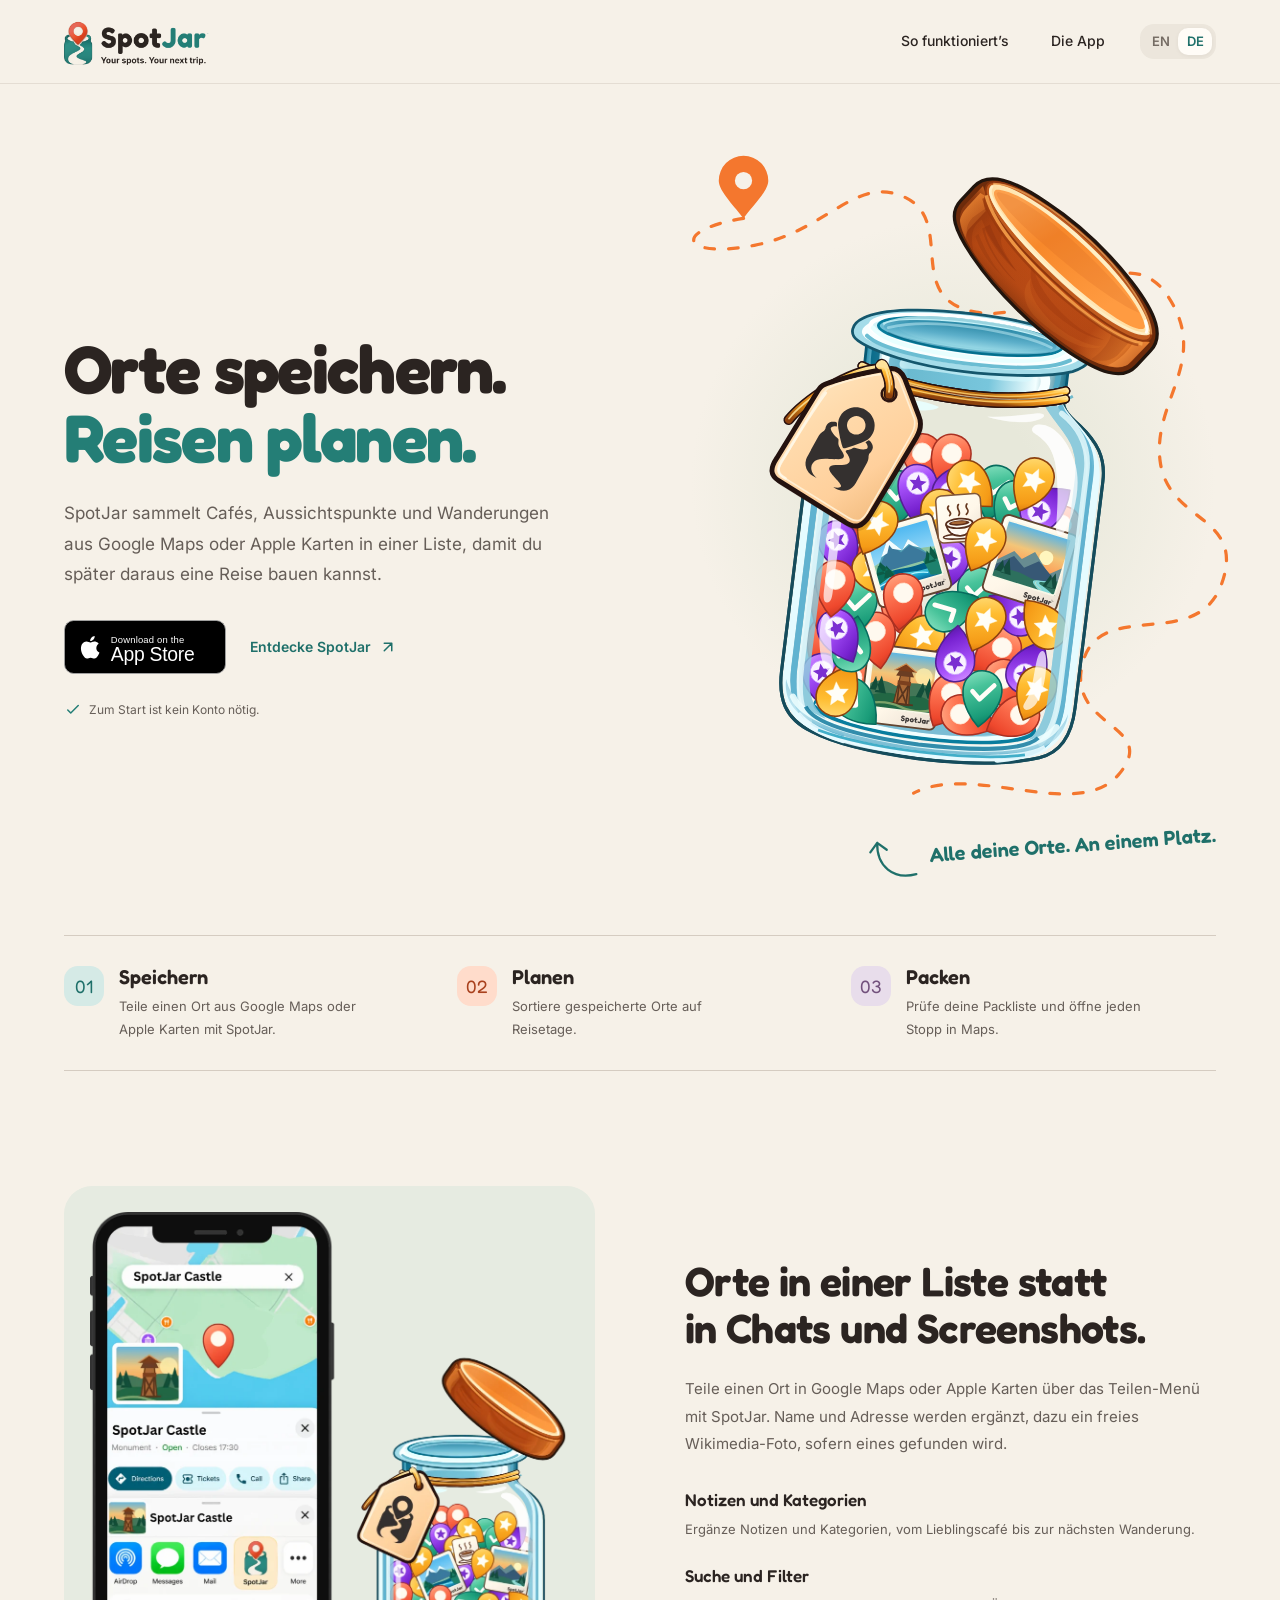
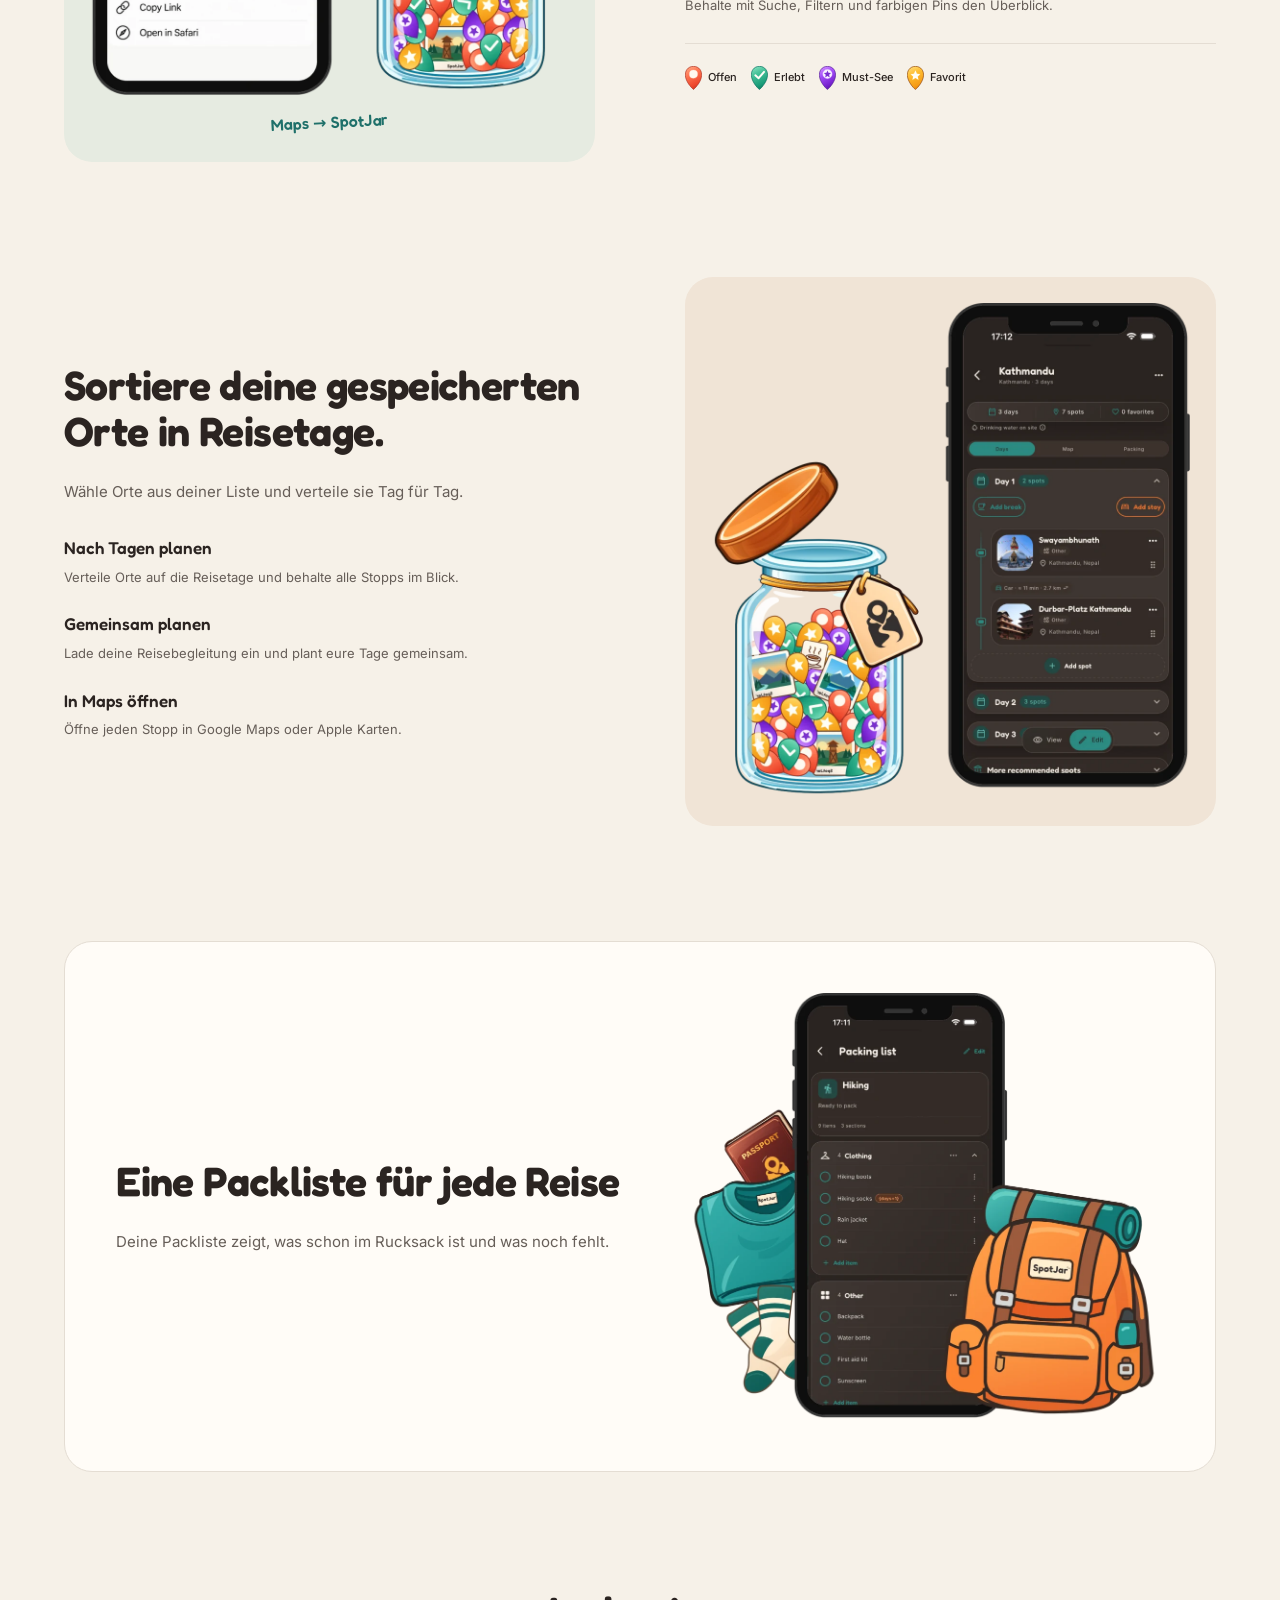
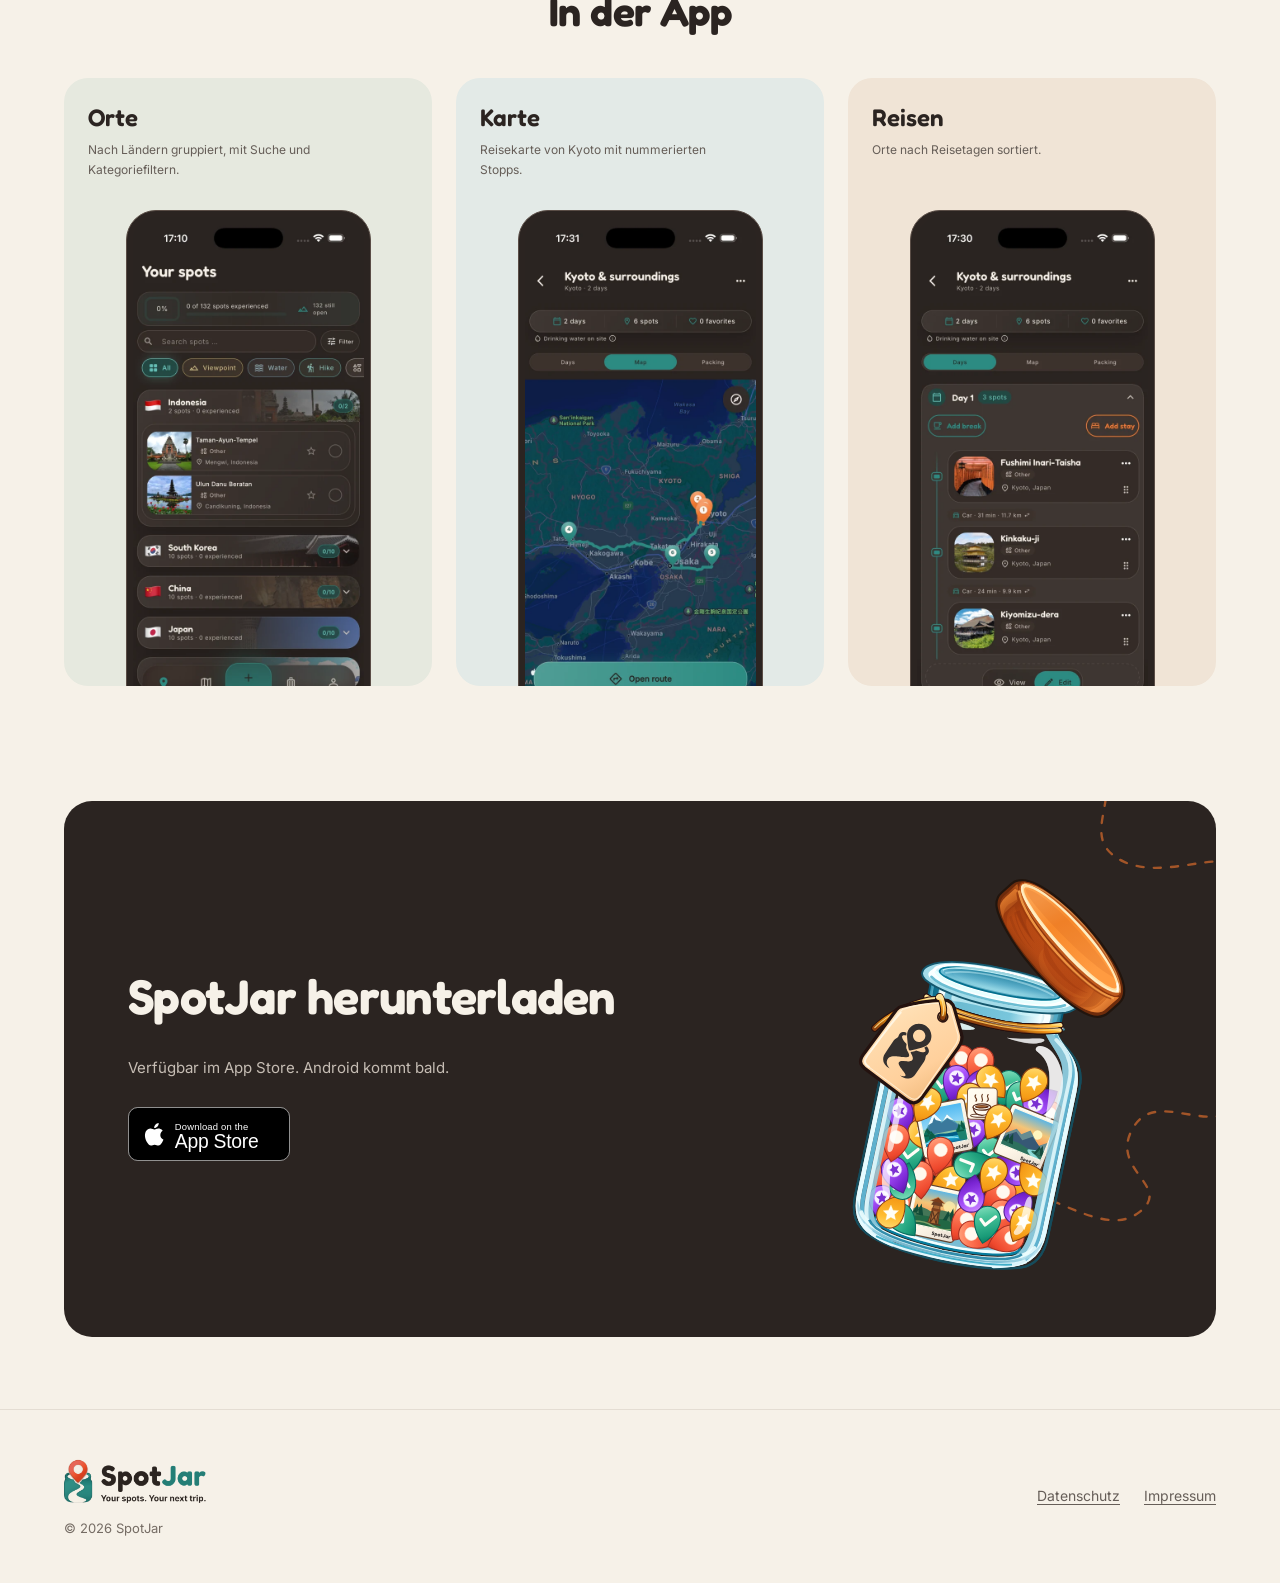
==== commit fa54ecde: "Update journey steps and feature descriptions for clarity and detail" ====
--- a/de/index.html
+++ b/de/index.html
@@ -62,22 +62,22 @@
     </section>
     <section class="journey container" id="how" aria-labelledby="journey-title">
       <h2 class="visually-hidden" id="journey-title">Vom ersten Tipp bis zum letzten Reisetag.</h2>
-      <ol class="journey__steps"><li><span class="journey__number">01</span><div><h3>Speichern</h3><p>Teile einen Ort aus Google Maps oder Apple Karten mit SpotJar.</p></div></li><li><span class="journey__number">02</span><div><h3>Planen</h3><p>Sortiere gespeicherte Orte auf Reisetage.</p></div></li><li><span class="journey__number">03</span><div><h3>Packen</h3><p>Prüfe deine Packliste und öffne die Route in Maps.</p></div></li></ol>
+      <ol class="journey__steps"><li><span class="journey__number">01</span><div><h3>Speichern</h3><p>Teile einen Ort aus Google Maps oder Apple Karten mit SpotJar.</p></div></li><li><span class="journey__number">02</span><div><h3>Planen</h3><p>Sortiere gespeicherte Orte auf Reisetage.</p></div></li><li><span class="journey__number">03</span><div><h3>Packen</h3><p>Prüfe deine Packliste und öffne jeden Stopp in Maps.</p></div></li></ol>
     </section>
     <section class="feature container" aria-labelledby="save-title">
       <div class="feature__visual feature__visual--save"><img class="feature__art" src="../img/illustrations/save-a-spot.webp" alt="Ein Ort wird über das Teilen-Menü von Maps in einem SpotJar-Glas gesammelt." width="1000" height="1009" loading="lazy" decoding="async"><span class="art-caption">Maps → SpotJar</span></div>
-      <div class="feature__copy"><h2 id="save-title">Orte in einer Liste statt in Chats und Screenshots.</h2><p class="feature__intro">Teile einen Ort in Google Maps oder Apple Karten über das Teilen-Menü mit SpotJar. Name, Adresse und Foto werden automatisch ergänzt.</p><ul class="feature-list"><li><div><h3>Notizen und Kategorien</h3><p>Ergänze Notizen und Kategorien, vom Lieblingscafé bis zur nächsten Wanderung.</p></div></li><li><div><h3>Suche und Filter</h3><p>Behalte mit Suche, Filtern und farbigen Pins den Überblick.</p></div></li></ul><div class="statuses"><span class="status status--open"><img src="../img/marker-open.svg" alt="" width="24" height="30" loading="lazy">Offen</span><span class="status status--viewed"><img src="../img/marker-viewed.svg" alt="" width="24" height="30" loading="lazy">Erlebt</span><span class="status status--mustSee"><img src="../img/marker-must-see.svg" alt="" width="24" height="30" loading="lazy">Must-See</span><span class="status status--favorite"><img src="../img/marker-favorite.svg" alt="" width="24" height="30" loading="lazy">Favorit</span></div></div>
+      <div class="feature__copy"><h2 id="save-title">Orte in einer Liste statt in Chats und Screenshots.</h2><p class="feature__intro">Teile einen Ort in Google Maps oder Apple Karten über das Teilen-Menü mit SpotJar. Name und Adresse werden ergänzt, dazu ein freies Wikimedia-Foto, sofern eines gefunden wird.</p><ul class="feature-list"><li><div><h3>Notizen und Kategorien</h3><p>Ergänze Notizen und Kategorien, vom Lieblingscafé bis zur nächsten Wanderung.</p></div></li><li><div><h3>Suche und Filter</h3><p>Behalte mit Suche, Filtern und farbigen Pins den Überblick.</p></div></li></ul><div class="statuses"><span class="status status--open"><img src="../img/marker-open.svg" alt="" width="24" height="30" loading="lazy">Offen</span><span class="status status--viewed"><img src="../img/marker-viewed.svg" alt="" width="24" height="30" loading="lazy">Erlebt</span><span class="status status--mustSee"><img src="../img/marker-must-see.svg" alt="" width="24" height="30" loading="lazy">Must-See</span><span class="status status--favorite"><img src="../img/marker-favorite.svg" alt="" width="24" height="30" loading="lazy">Favorit</span></div></div>
     </section>
     <section class="feature feature--reverse container" aria-labelledby="trip-title">
       <div class="feature__visual feature__visual--trip"><img class="feature__art" src="../img/illustrations/plan-a-trip.webp" alt="Ein SpotJar-Glas mit gesammelten Orten neben einer Reiseplanung auf dem Smartphone." width="1000" height="1036" loading="lazy" decoding="async"></div>
-      <div class="feature__copy"><h2 id="trip-title">Sortiere deine gespeicherten Orte in Reisetage.</h2><p class="feature__intro">Wähle Orte aus deiner Liste und verteile sie Tag für Tag.</p><ul class="feature-list"><li><div><h3>Nach Tagen planen</h3><p>Verteile Orte auf die Reisetage und behalte alle Stopps im Blick.</p></div></li><li><div><h3>Gemeinsam planen</h3><p>Lade deine Reisebegleitung ein und plant eure Tage gemeinsam.</p></div></li><li><div><h3>In Maps öffnen</h3><p>Öffne die fertige Route in Google Maps oder Apple Karten.</p></div></li></ul></div>
+      <div class="feature__copy"><h2 id="trip-title">Sortiere deine gespeicherten Orte in Reisetage.</h2><p class="feature__intro">Wähle Orte aus deiner Liste und verteile sie Tag für Tag.</p><ul class="feature-list"><li><div><h3>Nach Tagen planen</h3><p>Verteile Orte auf die Reisetage und behalte alle Stopps im Blick.</p></div></li><li><div><h3>Gemeinsam planen</h3><p>Lade deine Reisebegleitung ein und plant eure Tage gemeinsam.</p></div></li><li><div><h3>In Maps öffnen</h3><p>Öffne jeden Stopp in Google Maps oder Apple Karten.</p></div></li></ul></div>
     </section>
     <section class="packing container" aria-labelledby="pack-title">
       <div class="packing__inner"><div class="packing__copy"><h2 id="pack-title">Eine Packliste für jede Reise</h2><p class="feature__intro">Deine Packliste zeigt, was schon im Rucksack ist und was noch fehlt.</p></div><img class="packing__art" src="../img/illustrations/pack-your-bag.webp" alt="Rucksack, Kleidung und eine Packliste in SpotJar." width="1000" height="887" loading="lazy" decoding="async"></div>
     </section>
     <section class="app-preview container" id="app" aria-labelledby="app-title">
       <div class="section-heading"><h2 id="app-title">In der App</h2></div>
-      <div class="app-shots"><figure class="app-shot"><figcaption><h3>Orte</h3><p>Nach Ländern gruppiert, mit Suche und Kategoriefiltern.</p></figcaption><div class="app-shot__frame"><picture><source srcset="../img/app-spot-list.webp" type="image/webp"><img src="../img/app-spot-list.jpg" alt="Nach Ländern sortierte Orte mit Suchfunktion und Kategorien in SpotJar." width="560" height="1216" loading="lazy" decoding="async"></picture></div></figure><figure class="app-shot"><figcaption><h3>Karte</h3><p>Reisekarte von Kyoto mit nummerierten Stopps.</p></figcaption><div class="app-shot__frame"><picture><source srcset="../img/app-trip-route.webp" type="image/webp"><img src="../img/app-trip-route.jpg" alt="SpotJar-Reisekarte rund um Kyoto mit nummerierten Stopps entlang der Route." width="560" height="1216" loading="lazy" decoding="async"></picture></div></figure><figure class="app-shot"><figcaption><h3>Reisen</h3><p>Orte nach Reisetagen sortiert.</p></figcaption><div class="app-shot__frame"><picture><source srcset="../img/app-trip-days.webp" type="image/webp"><img src="../img/app-trip-days.jpg" alt="Reiseplan mit Orten, die nach Reisetagen geordnet sind." width="560" height="1216" loading="lazy" decoding="async"></picture></div></figure></div>
+      <div class="app-shots"><figure class="app-shot"><figcaption><h3>Orte</h3><p>Nach Ländern gruppiert, mit Suche und Kategoriefiltern.</p></figcaption><div class="app-shot__frame"><picture><source srcset="../img/app-spot-list.webp" type="image/webp"><img src="../img/app-spot-list.jpg" alt="Nach Ländern sortierte Orte mit Suchfunktion und Kategorien in SpotJar." width="560" height="1216" loading="lazy" decoding="async"></picture></div></figure><figure class="app-shot"><figcaption><h3>Karte</h3><p>Reisekarte von Kyoto mit nummerierten Stopps.</p></figcaption><div class="app-shot__frame"><picture><source srcset="../img/app-trip-route.webp" type="image/webp"><img src="../img/app-trip-route.jpg" alt="SpotJar-Reisekarte rund um Kyoto mit nummerierten Stopps, die durch Linien verbunden sind." width="560" height="1216" loading="lazy" decoding="async"></picture></div></figure><figure class="app-shot"><figcaption><h3>Reisen</h3><p>Orte nach Reisetagen sortiert.</p></figcaption><div class="app-shot__frame"><picture><source srcset="../img/app-trip-days.webp" type="image/webp"><img src="../img/app-trip-days.jpg" alt="Reiseplan mit Orten, die nach Reisetagen geordnet sind." width="560" height="1216" loading="lazy" decoding="async"></picture></div></figure></div>
     </section>
     <section class="download container" aria-labelledby="download-title">
       <div class="download__inner"><div><h2 id="download-title">SpotJar herunterladen</h2><p class="download__lead">Verfügbar im App Store. Android kommt bald.</p><a class="store-badge" href="https://apps.apple.com/at/app/spotjar/id6803794730" aria-label="Im App Store herunterladen"><img src="../images/badges/app-store.svg" alt="Im App Store herunterladen" width="180" height="60"></a></div><img src="../img/illustrations/spotjar-full.svg" alt="" width="700" height="1100" loading="lazy" decoding="async"></div>
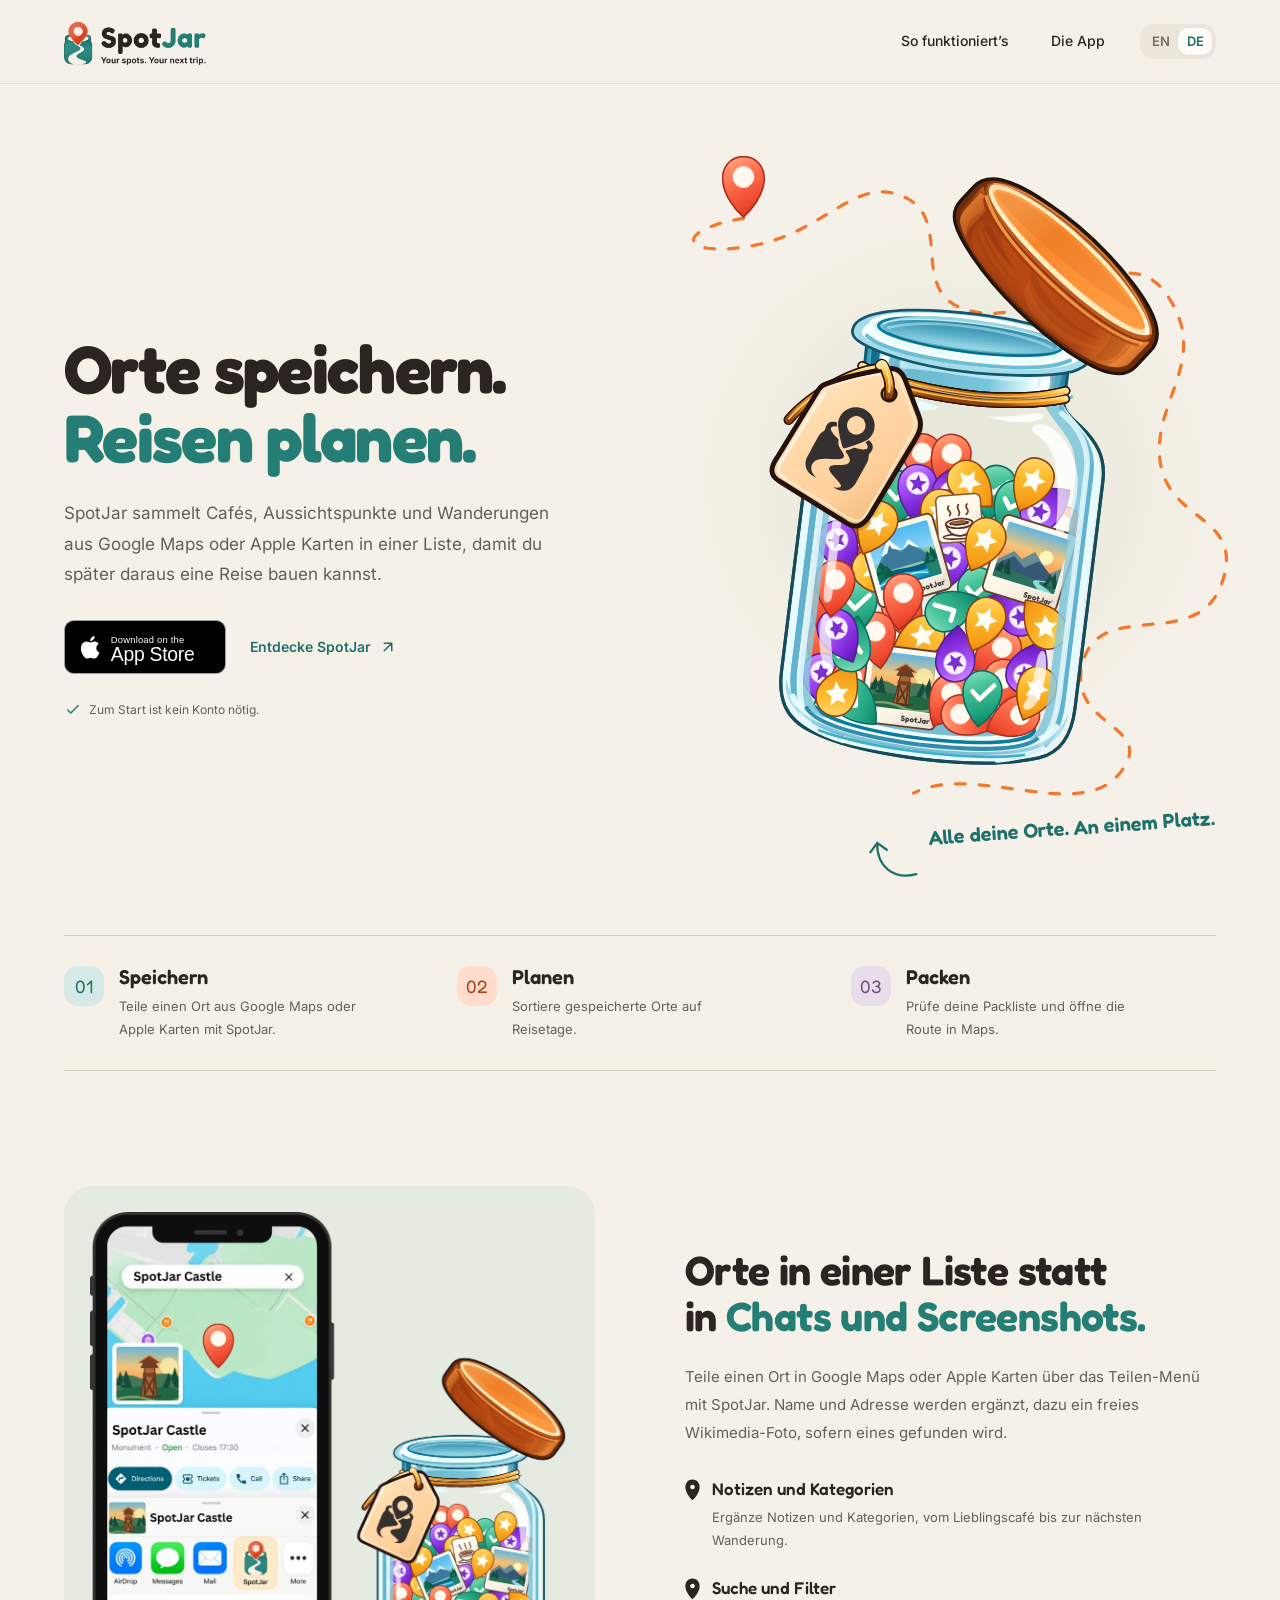
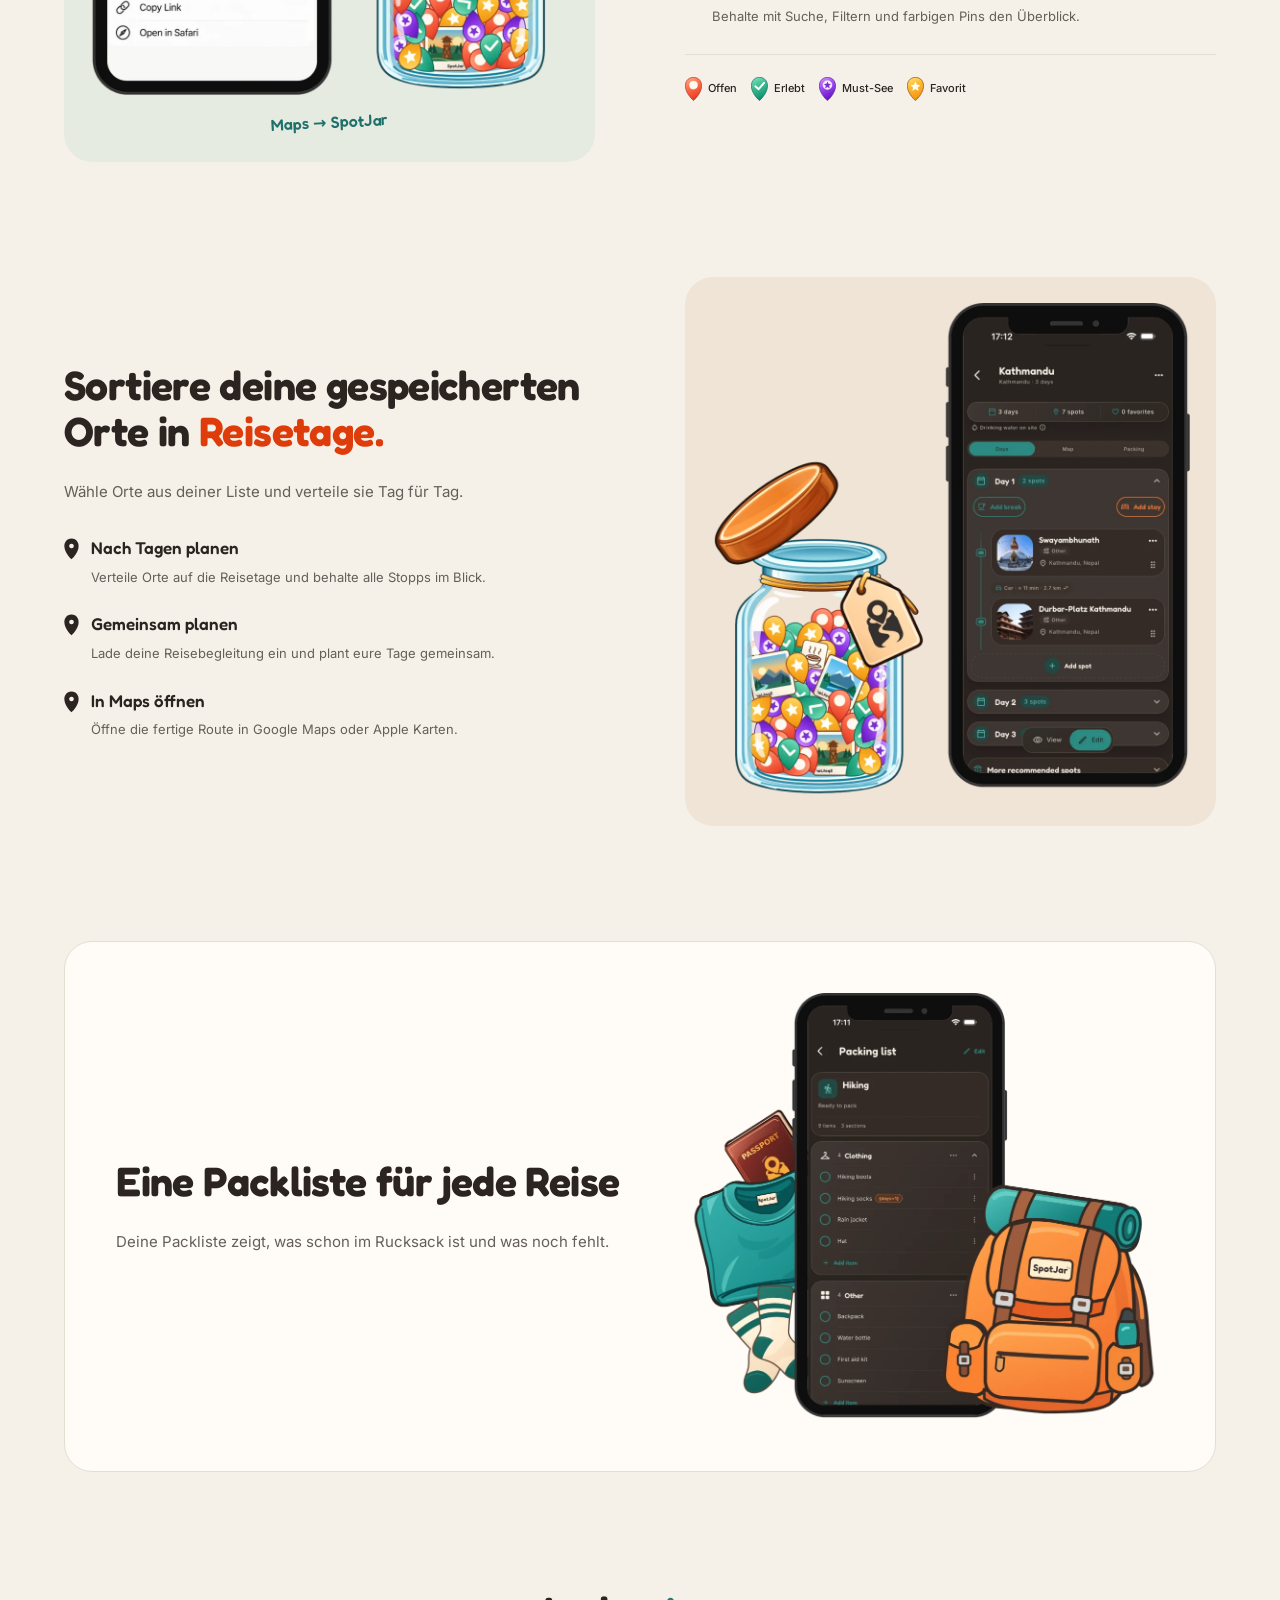
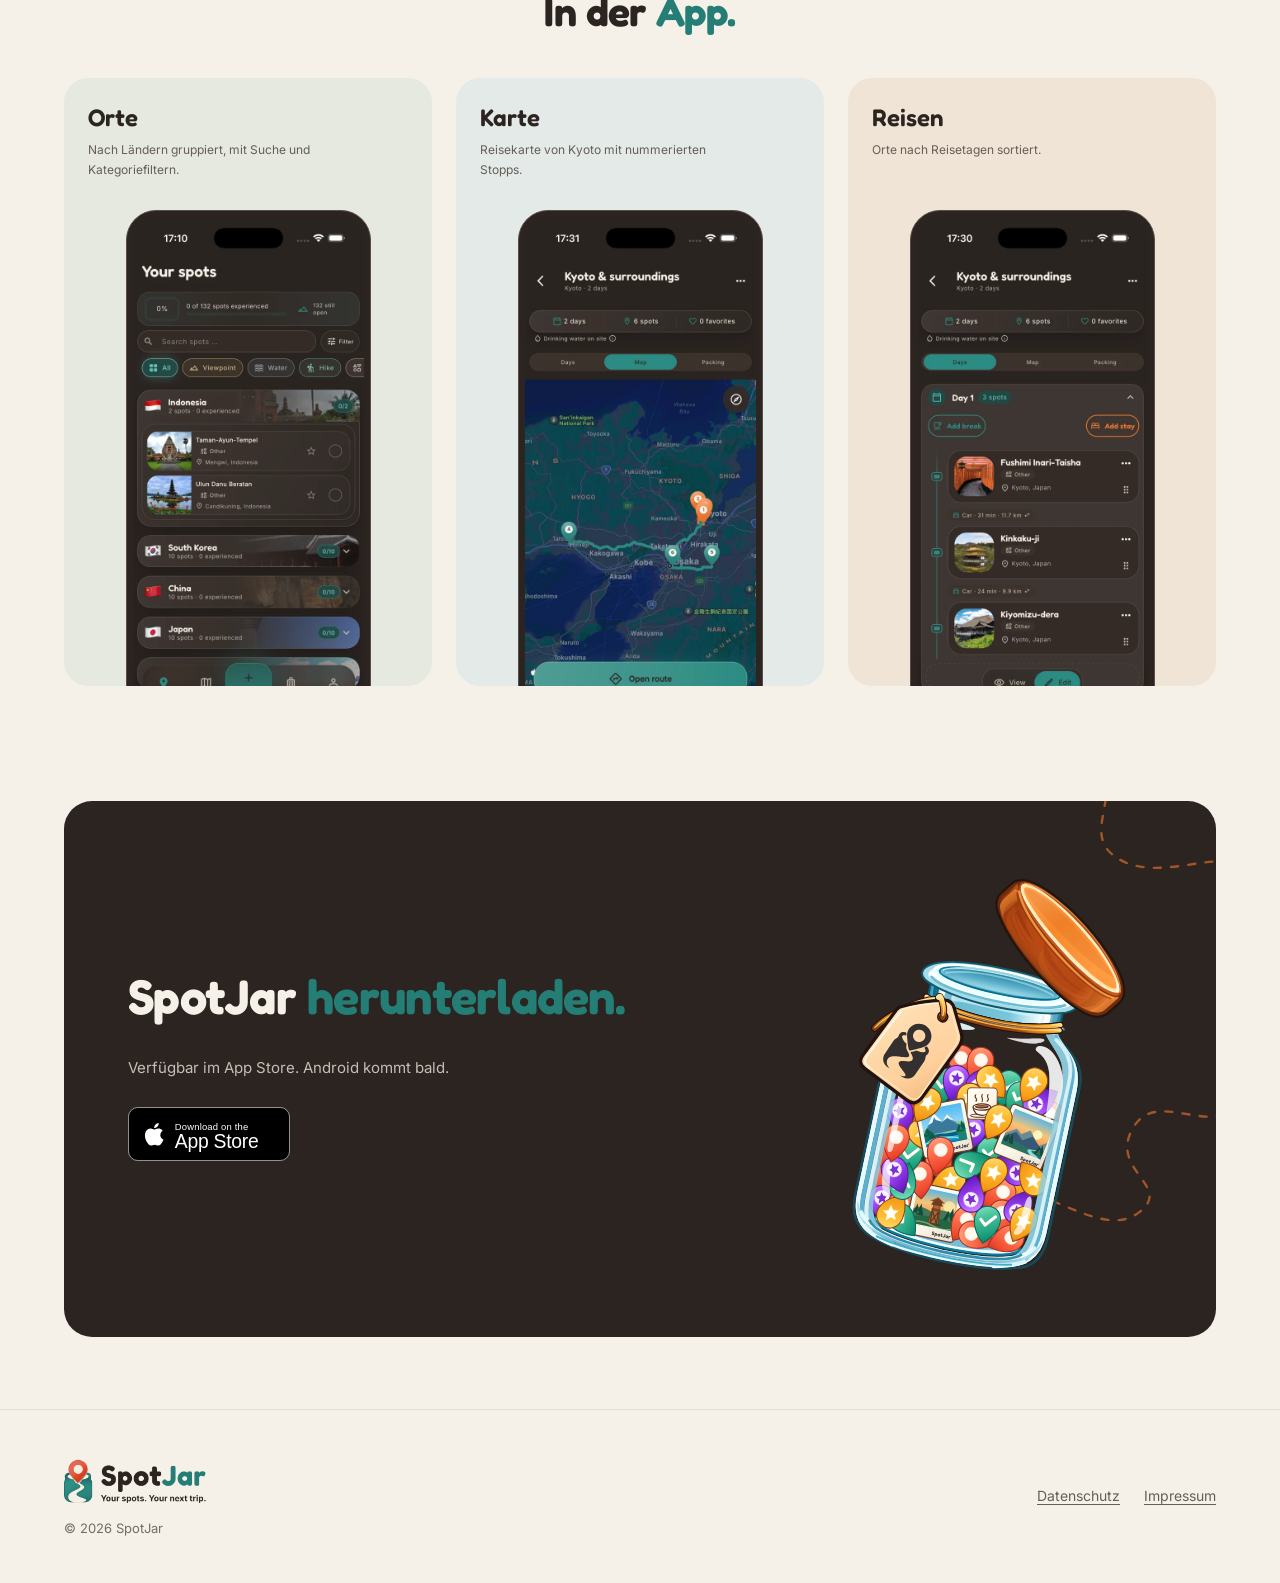
==== commit e9c2f32b: "Enhance visual elements and update content for improved clarity and engagement" ====
--- a/de/index.html
+++ b/de/index.html
@@ -53,7 +53,7 @@
         </div>
         <div class="hero__visual" aria-hidden="true">
           <div class="hero__art">
-            <img class="hero__route" src="../img/doodles/route.svg?v=2" alt="" width="560" height="620">
+            <img class="hero__route" src="../img/doodles/route.svg?v=3" alt="" width="560" height="620">
             <img class="hero__jar" src="../img/illustrations/spotjar-full.svg" alt="" width="700" height="1100" fetchpriority="high">
             </div>
           <span class="hero__caption"><span class="hero__caption-text">Alle deine Orte. An einem Platz.</span></span>
@@ -62,25 +62,25 @@
     </section>
     <section class="journey container" id="how" aria-labelledby="journey-title">
       <h2 class="visually-hidden" id="journey-title">Vom ersten Tipp bis zum letzten Reisetag.</h2>
-      <ol class="journey__steps"><li><span class="journey__number">01</span><div><h3>Speichern</h3><p>Teile einen Ort aus Google Maps oder Apple Karten mit SpotJar.</p></div></li><li><span class="journey__number">02</span><div><h3>Planen</h3><p>Sortiere gespeicherte Orte auf Reisetage.</p></div></li><li><span class="journey__number">03</span><div><h3>Packen</h3><p>Prüfe deine Packliste und öffne jeden Stopp in Maps.</p></div></li></ol>
+      <ol class="journey__steps"><li><span class="journey__number">01</span><div><h3>Speichern</h3><p>Teile einen Ort aus Google Maps oder Apple Karten mit SpotJar.</p></div></li><li><span class="journey__number">02</span><div><h3>Planen</h3><p>Sortiere gespeicherte Orte auf Reisetage.</p></div></li><li><span class="journey__number">03</span><div><h3>Packen</h3><p>Prüfe deine Packliste und öffne die Route in Maps.</p></div></li></ol>
     </section>
     <section class="feature container" aria-labelledby="save-title">
       <div class="feature__visual feature__visual--save"><img class="feature__art" src="../img/illustrations/save-a-spot.webp" alt="Ein Ort wird über das Teilen-Menü von Maps in einem SpotJar-Glas gesammelt." width="1000" height="1009" loading="lazy" decoding="async"><span class="art-caption">Maps → SpotJar</span></div>
-      <div class="feature__copy"><h2 id="save-title">Orte in einer Liste statt in Chats und Screenshots.</h2><p class="feature__intro">Teile einen Ort in Google Maps oder Apple Karten über das Teilen-Menü mit SpotJar. Name und Adresse werden ergänzt, dazu ein freies Wikimedia-Foto, sofern eines gefunden wird.</p><ul class="feature-list"><li><div><h3>Notizen und Kategorien</h3><p>Ergänze Notizen und Kategorien, vom Lieblingscafé bis zur nächsten Wanderung.</p></div></li><li><div><h3>Suche und Filter</h3><p>Behalte mit Suche, Filtern und farbigen Pins den Überblick.</p></div></li></ul><div class="statuses"><span class="status status--open"><img src="../img/marker-open.svg" alt="" width="24" height="30" loading="lazy">Offen</span><span class="status status--viewed"><img src="../img/marker-viewed.svg" alt="" width="24" height="30" loading="lazy">Erlebt</span><span class="status status--mustSee"><img src="../img/marker-must-see.svg" alt="" width="24" height="30" loading="lazy">Must-See</span><span class="status status--favorite"><img src="../img/marker-favorite.svg" alt="" width="24" height="30" loading="lazy">Favorit</span></div></div>
+      <div class="feature__copy"><h2 class="heading--accent" id="save-title">Orte in einer Liste statt in <span class="text-highlight">Chats und <span class="sentence-end">Screenshots.</span></span></h2><p class="feature__intro">Teile einen Ort in Google Maps oder Apple Karten über das Teilen-Menü mit SpotJar. Name und Adresse werden ergänzt, dazu ein freies Wikimedia-Foto, sofern eines gefunden wird.</p><ul class="feature-list"><li><div><h3>Notizen und Kategorien</h3><p>Ergänze Notizen und Kategorien, vom Lieblingscafé bis zur nächsten Wanderung.</p></div></li><li><div><h3>Suche und Filter</h3><p>Behalte mit Suche, Filtern und farbigen Pins den Überblick.</p></div></li></ul><div class="statuses"><span class="status status--open"><img src="../img/marker-open.svg" alt="" width="24" height="30" loading="lazy">Offen</span><span class="status status--viewed"><img src="../img/marker-viewed.svg" alt="" width="24" height="30" loading="lazy">Erlebt</span><span class="status status--mustSee"><img src="../img/marker-must-see.svg" alt="" width="24" height="30" loading="lazy">Must-See</span><span class="status status--favorite"><img src="../img/marker-favorite.svg" alt="" width="24" height="30" loading="lazy">Favorit</span></div></div>
     </section>
     <section class="feature feature--reverse container" aria-labelledby="trip-title">
       <div class="feature__visual feature__visual--trip"><img class="feature__art" src="../img/illustrations/plan-a-trip.webp" alt="Ein SpotJar-Glas mit gesammelten Orten neben einer Reiseplanung auf dem Smartphone." width="1000" height="1036" loading="lazy" decoding="async"></div>
-      <div class="feature__copy"><h2 id="trip-title">Sortiere deine gespeicherten Orte in Reisetage.</h2><p class="feature__intro">Wähle Orte aus deiner Liste und verteile sie Tag für Tag.</p><ul class="feature-list"><li><div><h3>Nach Tagen planen</h3><p>Verteile Orte auf die Reisetage und behalte alle Stopps im Blick.</p></div></li><li><div><h3>Gemeinsam planen</h3><p>Lade deine Reisebegleitung ein und plant eure Tage gemeinsam.</p></div></li><li><div><h3>In Maps öffnen</h3><p>Öffne jeden Stopp in Google Maps oder Apple Karten.</p></div></li></ul></div>
+      <div class="feature__copy"><h2 class="heading--accent" id="trip-title">Sortiere deine gespeicherten Orte in <span class="text-highlight"><span class="sentence-end">Reisetage.</span></span></h2><p class="feature__intro">Wähle Orte aus deiner Liste und verteile sie Tag für Tag.</p><ul class="feature-list"><li><div><h3>Nach Tagen planen</h3><p>Verteile Orte auf die Reisetage und behalte alle Stopps im Blick.</p></div></li><li><div><h3>Gemeinsam planen</h3><p>Lade deine Reisebegleitung ein und plant eure Tage gemeinsam.</p></div></li><li><div><h3>In Maps öffnen</h3><p>Öffne die fertige Route in Google Maps oder Apple Karten.</p></div></li></ul></div>
     </section>
     <section class="packing container" aria-labelledby="pack-title">
       <div class="packing__inner"><div class="packing__copy"><h2 id="pack-title">Eine Packliste für jede Reise</h2><p class="feature__intro">Deine Packliste zeigt, was schon im Rucksack ist und was noch fehlt.</p></div><img class="packing__art" src="../img/illustrations/pack-your-bag.webp" alt="Rucksack, Kleidung und eine Packliste in SpotJar." width="1000" height="887" loading="lazy" decoding="async"></div>
     </section>
     <section class="app-preview container" id="app" aria-labelledby="app-title">
-      <div class="section-heading"><h2 id="app-title">In der App</h2></div>
+      <div class="section-heading"><h2 class="heading--accent" id="app-title">In der <span class="text-highlight"><span class="sentence-end">App.</span></span></h2></div>
       <div class="app-shots"><figure class="app-shot"><figcaption><h3>Orte</h3><p>Nach Ländern gruppiert, mit Suche und Kategoriefiltern.</p></figcaption><div class="app-shot__frame"><picture><source srcset="../img/app-spot-list.webp" type="image/webp"><img src="../img/app-spot-list.jpg" alt="Nach Ländern sortierte Orte mit Suchfunktion und Kategorien in SpotJar." width="560" height="1216" loading="lazy" decoding="async"></picture></div></figure><figure class="app-shot"><figcaption><h3>Karte</h3><p>Reisekarte von Kyoto mit nummerierten Stopps.</p></figcaption><div class="app-shot__frame"><picture><source srcset="../img/app-trip-route.webp" type="image/webp"><img src="../img/app-trip-route.jpg" alt="SpotJar-Reisekarte rund um Kyoto mit nummerierten Stopps, die durch Linien verbunden sind." width="560" height="1216" loading="lazy" decoding="async"></picture></div></figure><figure class="app-shot"><figcaption><h3>Reisen</h3><p>Orte nach Reisetagen sortiert.</p></figcaption><div class="app-shot__frame"><picture><source srcset="../img/app-trip-days.webp" type="image/webp"><img src="../img/app-trip-days.jpg" alt="Reiseplan mit Orten, die nach Reisetagen geordnet sind." width="560" height="1216" loading="lazy" decoding="async"></picture></div></figure></div>
     </section>
     <section class="download container" aria-labelledby="download-title">
-      <div class="download__inner"><div><h2 id="download-title">SpotJar herunterladen</h2><p class="download__lead">Verfügbar im App Store. Android kommt bald.</p><a class="store-badge" href="https://apps.apple.com/at/app/spotjar/id6803794730" aria-label="Im App Store herunterladen"><img src="../images/badges/app-store.svg" alt="Im App Store herunterladen" width="180" height="60"></a></div><img src="../img/illustrations/spotjar-full.svg" alt="" width="700" height="1100" loading="lazy" decoding="async"></div>
+      <div class="download__inner"><div><h2 class="heading--accent" id="download-title">SpotJar <span class="text-highlight"><span class="sentence-end">herunterladen.</span></span></h2><p class="download__lead">Verfügbar im App Store. Android kommt bald.</p><a class="store-badge" href="https://apps.apple.com/at/app/spotjar/id6803794730" aria-label="Im App Store herunterladen"><img src="../images/badges/app-store.svg" alt="Im App Store herunterladen" width="180" height="60"></a></div><img src="../img/illustrations/spotjar-full.svg" alt="" width="700" height="1100" loading="lazy" decoding="async"></div>
     </section>
   </main>
   <footer class="site-footer"><div class="container site-footer__inner"><div class="site-footer__brand"><a class="site-footer__logo" href="./" aria-label="SpotJar Startseite"><img src="../images/logo_lightMode.png" alt="SpotJar" width="2120" height="736" loading="lazy" decoding="async"></a><p>© 2026 SpotJar</p></div><ul><li><a href="./datenschutz/">Datenschutz</a></li><li><a href="./impressum/">Impressum</a></li></ul></div></footer>
--- a/css/landing.css
+++ b/css/landing.css
@@ -1,5 +1,5 @@
 /* AppPalette.light and optimized onboarding artwork from the Flutter app. */
-:root { --section-space: clamp(72px, 9vw, 132px); }
+:root { --section-space: clamp(72px, 9vw, 132px); --highlight-orange: #de3c0a; }
 section[id] { scroll-margin-top: calc(var(--header-h) + 24px); }
 h1 { font-size: clamp(3rem, 5.25vw, 4.75rem); font-weight: 700; line-height: 1.02; letter-spacing: -.025em; }
 h2 { font-size: clamp(2rem, 3.2vw, 3rem); font-weight: 650; letter-spacing: -.015em; line-height: 1.13; text-wrap: balance; }
@@ -26,7 +26,7 @@
 .hero__route { position: absolute; z-index: -1; width: 115%; max-width: none; height: 115%; object-fit: contain; pointer-events: none; }
 .hero__caption { display: flex; align-items: center; gap: .5em; width: 66.6667%; margin-inline-start: 33.3333%; font-family: var(--font-head); color: var(--teal-deep); font-size: min(1.25rem, 3.8cqi); font-weight: 600; line-height: 1.35; white-space: nowrap; transform: rotate(-4deg); }
 .hero__caption::before { content: ''; display: block; flex: 0 0 2.7em; width: 2.7em; aspect-ratio: 72 / 64; background: currentColor; mask: url('../img/doodles/arrow.svg?v=2') center / contain no-repeat; pointer-events: none; }
-.hero__caption-text { flex: 0 0 auto; }
+.hero__caption-text { flex: 0 0 auto; transform: translateY(-.86em); }
 .journey__steps { display: grid; grid-template-columns: repeat(3, 1fr); gap: 28px; list-style: none; margin: 0; padding: 30px 0; border-block: 1px solid var(--border); }
 .journey__steps li { display: flex; gap: 15px; align-items: flex-start; }
 .journey__number { flex: 0 0 auto; display: grid; place-items: center; width: 40px; height: 40px; border-radius: 14px; background: #d5eae6; color: var(--teal-deep); font-family: var(--font-head); font-size: 1.125rem; }
@@ -44,6 +44,7 @@
 .feature--reverse .feature__visual { order: 2; }
 .feature-list { display: grid; gap: 22px; padding: 0; margin: 28px 0 0; list-style: none; }
 .feature-list li { display: flex; align-items: flex-start; gap: 12px; }
+.feature-list li::before { content: ''; flex: 0 0 auto; width: 15px; height: 22px; margin-top: 4px; background: var(--text-strong); mask: url("data:image/svg+xml,%3Csvg xmlns='http://www.w3.org/2000/svg' viewBox='-52 -50 104 150'%3E%3Cpath fill-rule='evenodd' d='M0,-47C-35,-47-52,-17-49,11C-46,47-17,81 0,96C17,81 46,47 49,11C52,-17 35,-47 0,-47ZM0,-12a16,16 0 1,0 .01,0Z'/%3E%3C/svg%3E") center / contain no-repeat; }
 .feature-list h3 { font-family: var(--font-head); font-size: 1.0625rem; font-weight: 550; line-height: 1.5; margin: 1px 0 5px; }
 .feature-list p { font-size: .8125rem; line-height: 1.75; }
 .statuses { display: flex; flex-wrap: wrap; gap: 8px 14px; border-top: 1px solid var(--line); padding-top: 22px; margin-top: 26px; }
@@ -73,9 +74,12 @@
 .download__lead { font-size: .9375rem; margin: 20px 0 26px; line-height: 1.8; }
 .download__inner > img { width: 100%; max-width: 260px; justify-self: center; transform: rotate(12deg); }
 /* Hand-drawn accents echo the printed SpotJar artwork. */
+.text-highlight { color: var(--teal); }
+.feature--reverse .text-highlight { color: var(--highlight-orange); }
+.download .text-highlight { color: var(--teal); }
 .sentence-end { position: relative; display: inline-block; white-space: nowrap; }
 .art-caption { transform: rotate(-3deg); }
-.download__inner::after { width: 440px; height: 490px; aspect-ratio: auto; top: -70px; right: -80px; border: 0; border-radius: 0; background: url('../img/doodles/route.svg?v=2') center / contain no-repeat; opacity: .6; transform: rotate(15deg); }
+.download__inner::after { width: 440px; height: 490px; aspect-ratio: auto; top: -70px; right: -80px; border: 0; border-radius: 0; background: url('../img/doodles/route.svg?v=3') center / contain no-repeat; opacity: .6; transform: rotate(15deg); }
 .download h2 { padding-bottom: .2em; }
 @media (min-width: 1500px) { .hero { padding-top: 100px; padding-bottom: 90px; } }
 @media (max-width: 1000px) {
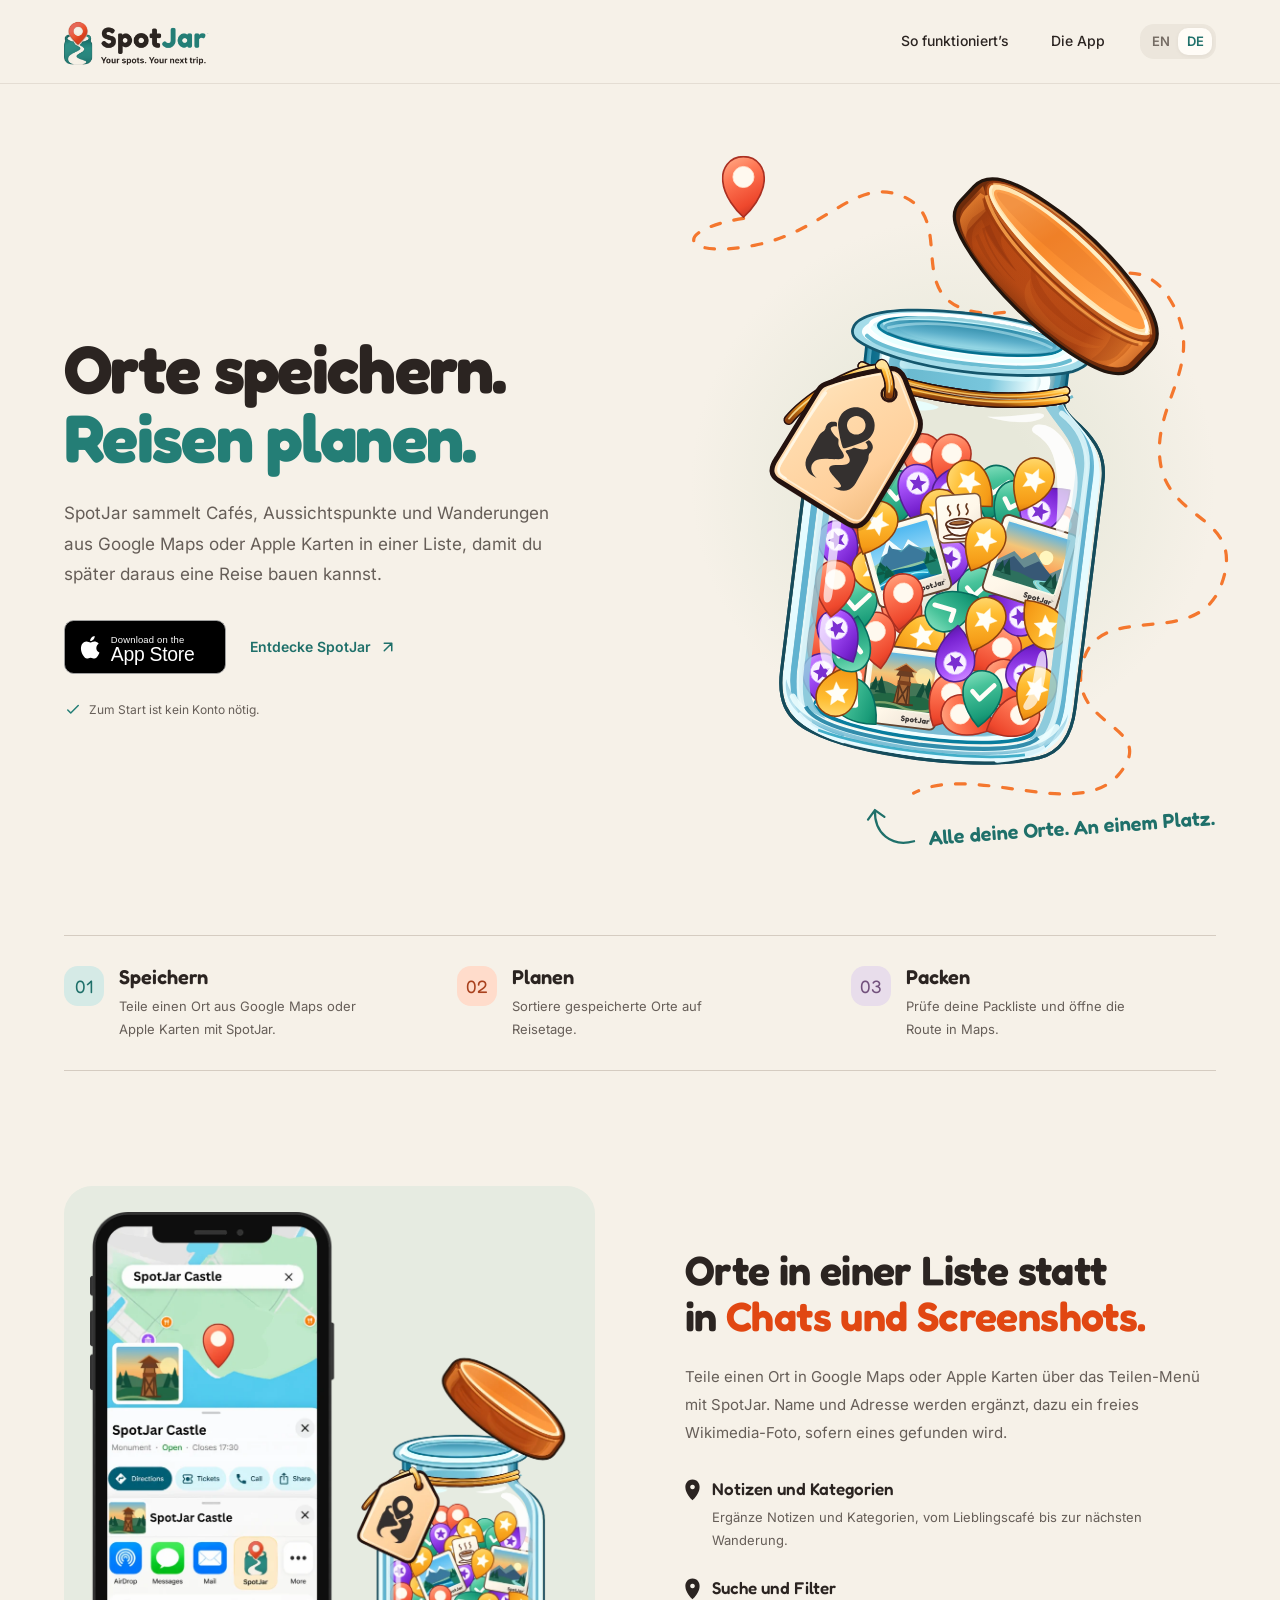
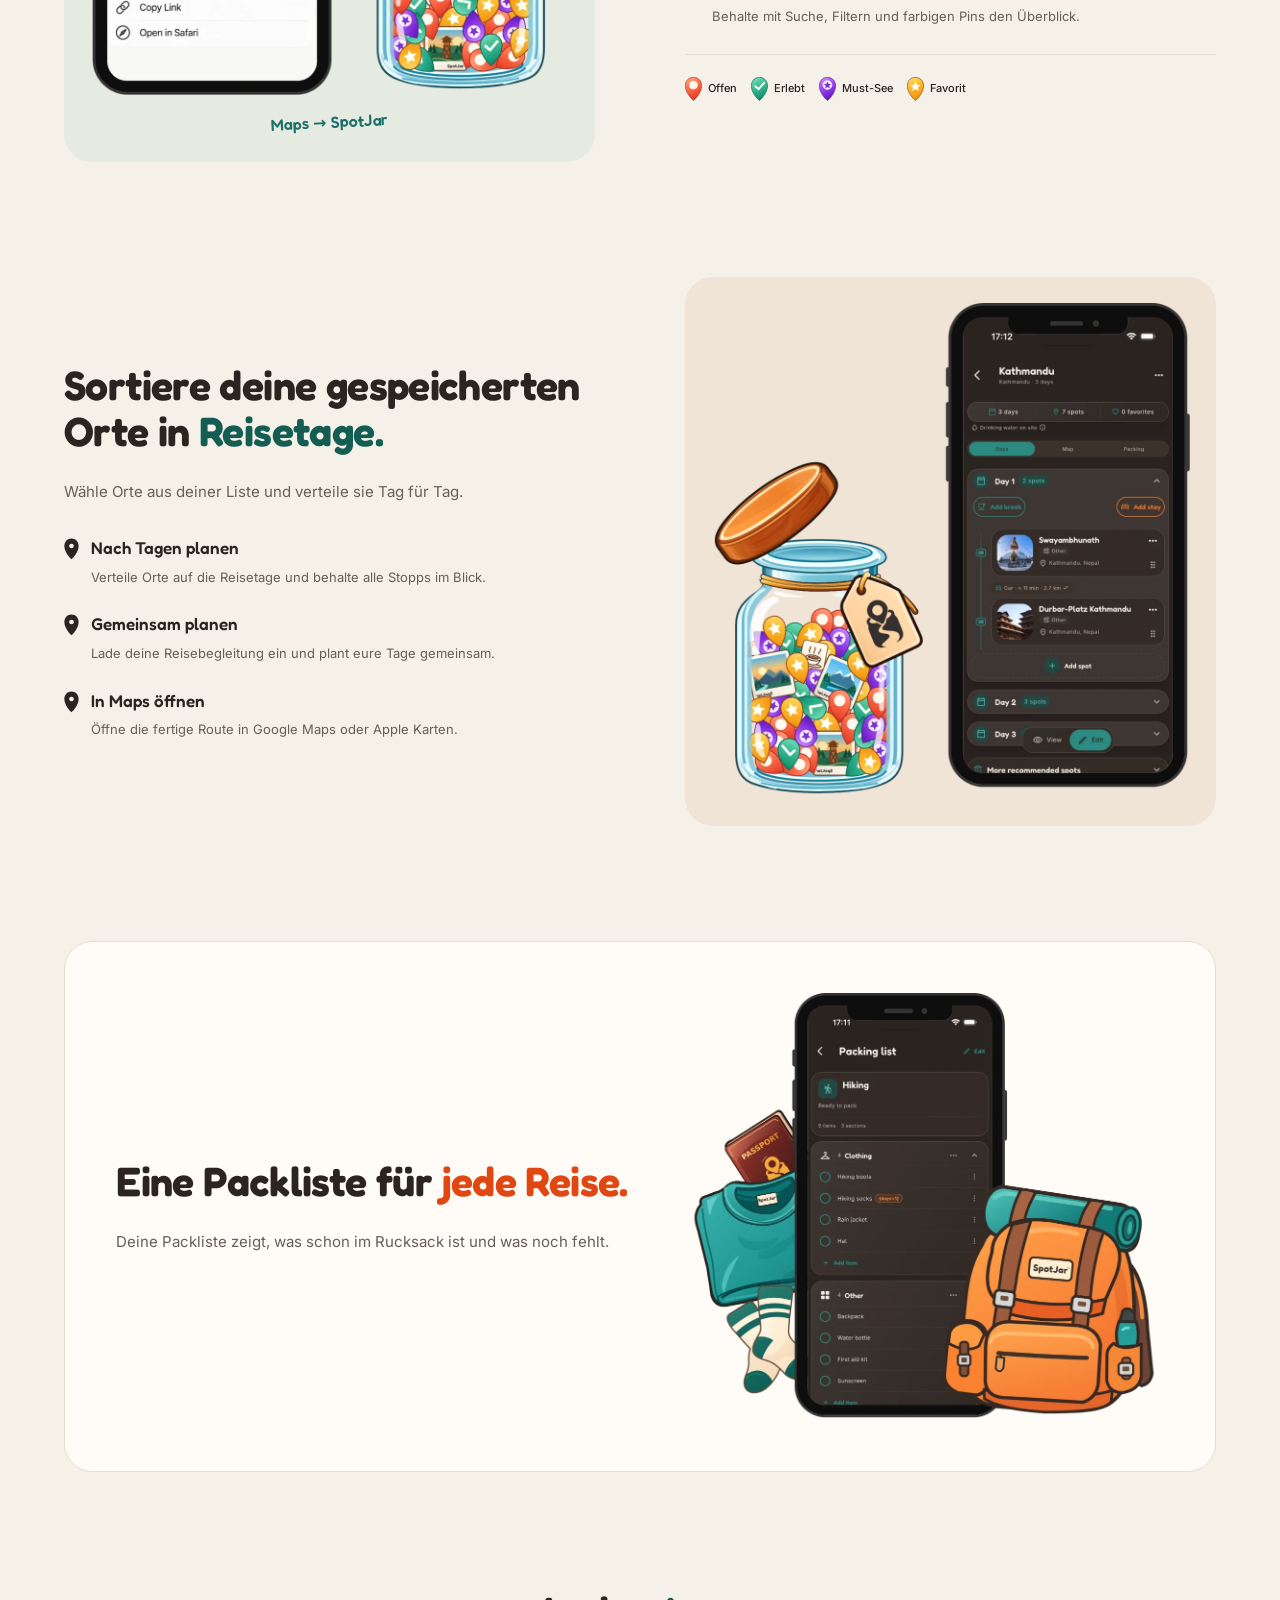
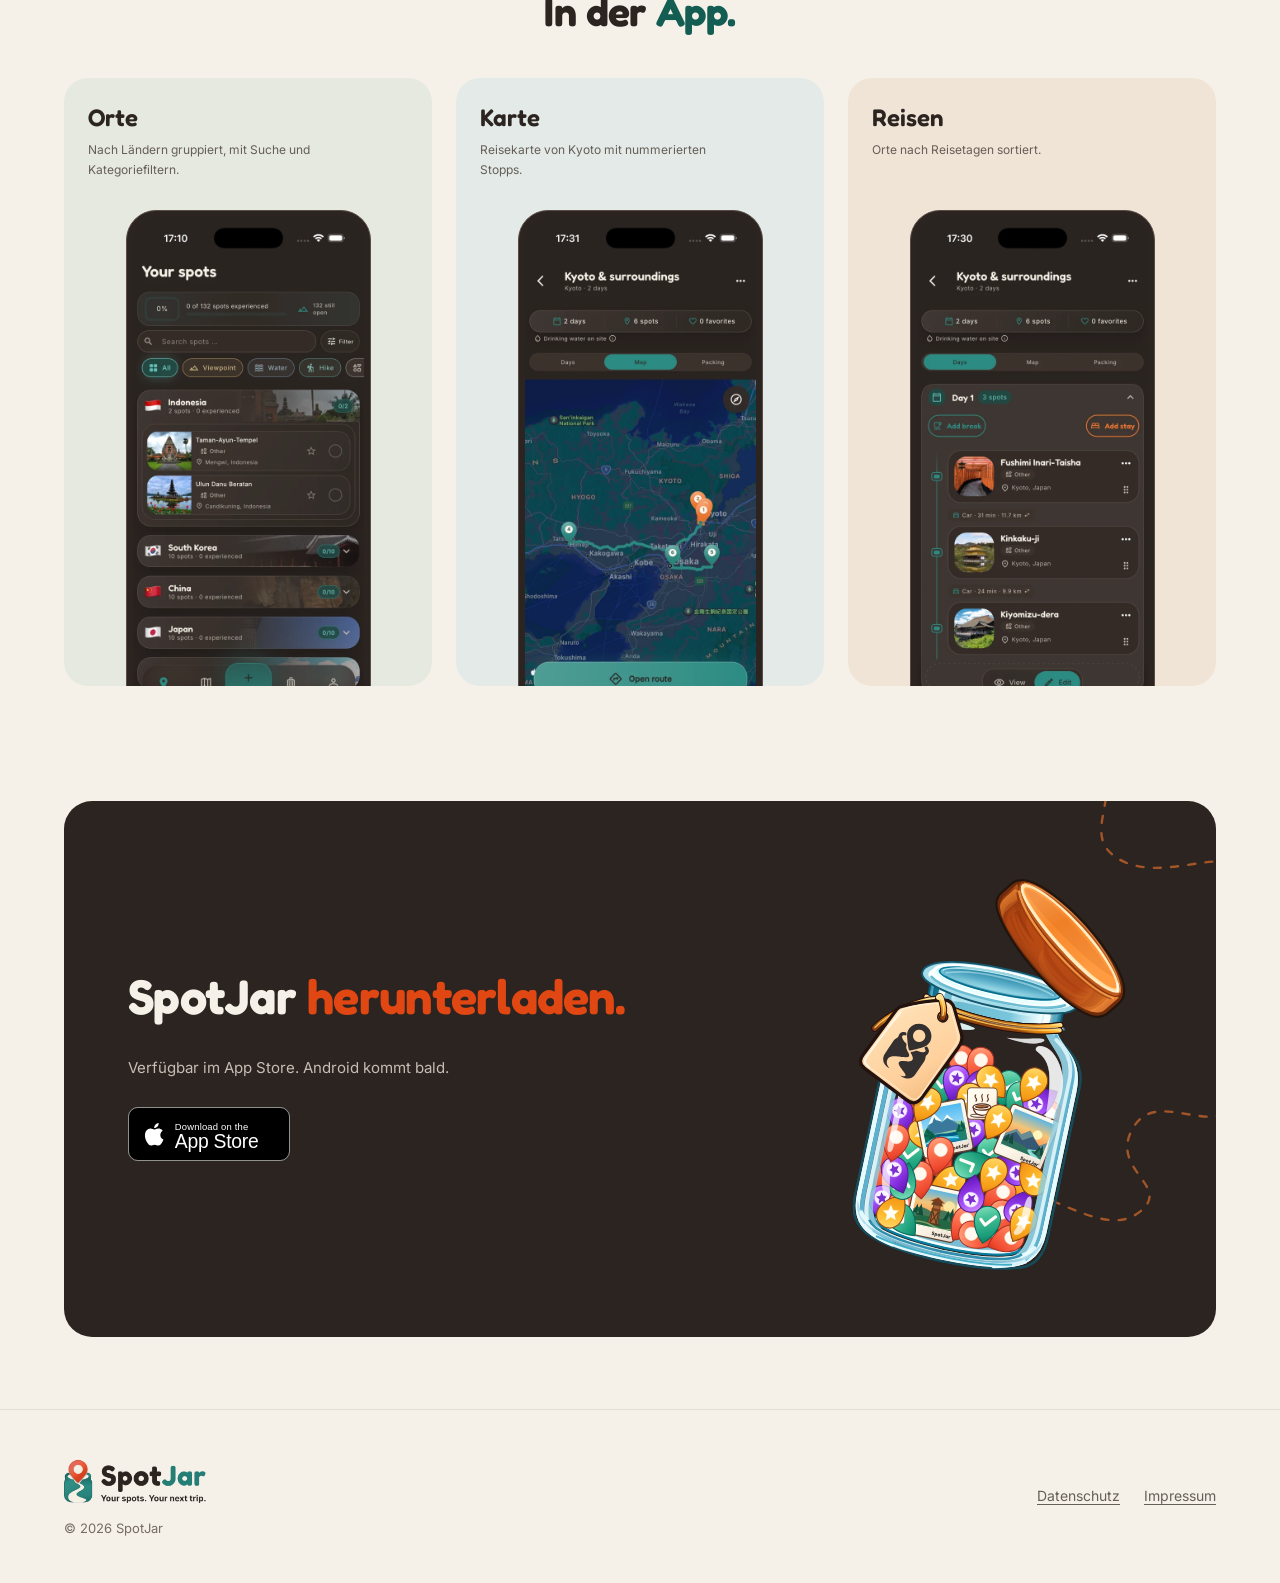
==== commit 304dea1d: "Update highlight colors for improved visual consistency and clarity" ====
--- a/de/index.html
+++ b/de/index.html
@@ -66,21 +66,21 @@
     </section>
     <section class="feature container" aria-labelledby="save-title">
       <div class="feature__visual feature__visual--save"><img class="feature__art" src="../img/illustrations/save-a-spot.webp" alt="Ein Ort wird über das Teilen-Menü von Maps in einem SpotJar-Glas gesammelt." width="1000" height="1009" loading="lazy" decoding="async"><span class="art-caption">Maps → SpotJar</span></div>
-      <div class="feature__copy"><h2 class="heading--accent" id="save-title">Orte in einer Liste statt in <span class="text-highlight">Chats und <span class="sentence-end">Screenshots.</span></span></h2><p class="feature__intro">Teile einen Ort in Google Maps oder Apple Karten über das Teilen-Menü mit SpotJar. Name und Adresse werden ergänzt, dazu ein freies Wikimedia-Foto, sofern eines gefunden wird.</p><ul class="feature-list"><li><div><h3>Notizen und Kategorien</h3><p>Ergänze Notizen und Kategorien, vom Lieblingscafé bis zur nächsten Wanderung.</p></div></li><li><div><h3>Suche und Filter</h3><p>Behalte mit Suche, Filtern und farbigen Pins den Überblick.</p></div></li></ul><div class="statuses"><span class="status status--open"><img src="../img/marker-open.svg" alt="" width="24" height="30" loading="lazy">Offen</span><span class="status status--viewed"><img src="../img/marker-viewed.svg" alt="" width="24" height="30" loading="lazy">Erlebt</span><span class="status status--mustSee"><img src="../img/marker-must-see.svg" alt="" width="24" height="30" loading="lazy">Must-See</span><span class="status status--favorite"><img src="../img/marker-favorite.svg" alt="" width="24" height="30" loading="lazy">Favorit</span></div></div>
+      <div class="feature__copy"><h2 class="heading--accent" id="save-title">Orte in einer Liste statt in <span class="text-highlight text-highlight--orange">Chats und <span class="sentence-end">Screenshots.</span></span></h2><p class="feature__intro">Teile einen Ort in Google Maps oder Apple Karten über das Teilen-Menü mit SpotJar. Name und Adresse werden ergänzt, dazu ein freies Wikimedia-Foto, sofern eines gefunden wird.</p><ul class="feature-list"><li><div><h3>Notizen und Kategorien</h3><p>Ergänze Notizen und Kategorien, vom Lieblingscafé bis zur nächsten Wanderung.</p></div></li><li><div><h3>Suche und Filter</h3><p>Behalte mit Suche, Filtern und farbigen Pins den Überblick.</p></div></li></ul><div class="statuses"><span class="status status--open"><img src="../img/marker-open.svg" alt="" width="24" height="30" loading="lazy">Offen</span><span class="status status--viewed"><img src="../img/marker-viewed.svg" alt="" width="24" height="30" loading="lazy">Erlebt</span><span class="status status--mustSee"><img src="../img/marker-must-see.svg" alt="" width="24" height="30" loading="lazy">Must-See</span><span class="status status--favorite"><img src="../img/marker-favorite.svg" alt="" width="24" height="30" loading="lazy">Favorit</span></div></div>
     </section>
     <section class="feature feature--reverse container" aria-labelledby="trip-title">
       <div class="feature__visual feature__visual--trip"><img class="feature__art" src="../img/illustrations/plan-a-trip.webp" alt="Ein SpotJar-Glas mit gesammelten Orten neben einer Reiseplanung auf dem Smartphone." width="1000" height="1036" loading="lazy" decoding="async"></div>
       <div class="feature__copy"><h2 class="heading--accent" id="trip-title">Sortiere deine gespeicherten Orte in <span class="text-highlight"><span class="sentence-end">Reisetage.</span></span></h2><p class="feature__intro">Wähle Orte aus deiner Liste und verteile sie Tag für Tag.</p><ul class="feature-list"><li><div><h3>Nach Tagen planen</h3><p>Verteile Orte auf die Reisetage und behalte alle Stopps im Blick.</p></div></li><li><div><h3>Gemeinsam planen</h3><p>Lade deine Reisebegleitung ein und plant eure Tage gemeinsam.</p></div></li><li><div><h3>In Maps öffnen</h3><p>Öffne die fertige Route in Google Maps oder Apple Karten.</p></div></li></ul></div>
     </section>
     <section class="packing container" aria-labelledby="pack-title">
-      <div class="packing__inner"><div class="packing__copy"><h2 id="pack-title">Eine Packliste für jede Reise</h2><p class="feature__intro">Deine Packliste zeigt, was schon im Rucksack ist und was noch fehlt.</p></div><img class="packing__art" src="../img/illustrations/pack-your-bag.webp" alt="Rucksack, Kleidung und eine Packliste in SpotJar." width="1000" height="887" loading="lazy" decoding="async"></div>
+      <div class="packing__inner"><div class="packing__copy"><h2 class="heading--accent" id="pack-title">Eine Packliste für <span class="text-highlight text-highlight--orange"><span class="sentence-end">jede Reise.</span></span></h2><p class="feature__intro">Deine Packliste zeigt, was schon im Rucksack ist und was noch fehlt.</p></div><img class="packing__art" src="../img/illustrations/pack-your-bag.webp" alt="Rucksack, Kleidung und eine Packliste in SpotJar." width="1000" height="887" loading="lazy" decoding="async"></div>
     </section>
     <section class="app-preview container" id="app" aria-labelledby="app-title">
       <div class="section-heading"><h2 class="heading--accent" id="app-title">In der <span class="text-highlight"><span class="sentence-end">App.</span></span></h2></div>
       <div class="app-shots"><figure class="app-shot"><figcaption><h3>Orte</h3><p>Nach Ländern gruppiert, mit Suche und Kategoriefiltern.</p></figcaption><div class="app-shot__frame"><picture><source srcset="../img/app-spot-list.webp" type="image/webp"><img src="../img/app-spot-list.jpg" alt="Nach Ländern sortierte Orte mit Suchfunktion und Kategorien in SpotJar." width="560" height="1216" loading="lazy" decoding="async"></picture></div></figure><figure class="app-shot"><figcaption><h3>Karte</h3><p>Reisekarte von Kyoto mit nummerierten Stopps.</p></figcaption><div class="app-shot__frame"><picture><source srcset="../img/app-trip-route.webp" type="image/webp"><img src="../img/app-trip-route.jpg" alt="SpotJar-Reisekarte rund um Kyoto mit nummerierten Stopps, die durch Linien verbunden sind." width="560" height="1216" loading="lazy" decoding="async"></picture></div></figure><figure class="app-shot"><figcaption><h3>Reisen</h3><p>Orte nach Reisetagen sortiert.</p></figcaption><div class="app-shot__frame"><picture><source srcset="../img/app-trip-days.webp" type="image/webp"><img src="../img/app-trip-days.jpg" alt="Reiseplan mit Orten, die nach Reisetagen geordnet sind." width="560" height="1216" loading="lazy" decoding="async"></picture></div></figure></div>
     </section>
     <section class="download container" aria-labelledby="download-title">
-      <div class="download__inner"><div><h2 class="heading--accent" id="download-title">SpotJar <span class="text-highlight"><span class="sentence-end">herunterladen.</span></span></h2><p class="download__lead">Verfügbar im App Store. Android kommt bald.</p><a class="store-badge" href="https://apps.apple.com/at/app/spotjar/id6803794730" aria-label="Im App Store herunterladen"><img src="../images/badges/app-store.svg" alt="Im App Store herunterladen" width="180" height="60"></a></div><img src="../img/illustrations/spotjar-full.svg" alt="" width="700" height="1100" loading="lazy" decoding="async"></div>
+      <div class="download__inner"><div><h2 class="heading--accent" id="download-title">SpotJar <span class="text-highlight text-highlight--orange"><span class="sentence-end">herunterladen.</span></span></h2><p class="download__lead">Verfügbar im App Store. Android kommt bald.</p><a class="store-badge" href="https://apps.apple.com/at/app/spotjar/id6803794730" aria-label="Im App Store herunterladen"><img src="../images/badges/app-store.svg" alt="Im App Store herunterladen" width="180" height="60"></a></div><img src="../img/illustrations/spotjar-full.svg" alt="" width="700" height="1100" loading="lazy" decoding="async"></div>
     </section>
   </main>
   <footer class="site-footer"><div class="container site-footer__inner"><div class="site-footer__brand"><a class="site-footer__logo" href="./" aria-label="SpotJar Startseite"><img src="../images/logo_lightMode.png" alt="SpotJar" width="2120" height="736" loading="lazy" decoding="async"></a><p>© 2026 SpotJar</p></div><ul><li><a href="./datenschutz/">Datenschutz</a></li><li><a href="./impressum/">Impressum</a></li></ul></div></footer>
--- a/css/landing.css
+++ b/css/landing.css
@@ -1,5 +1,5 @@
 /* AppPalette.light and optimized onboarding artwork from the Flutter app. */
-:root { --section-space: clamp(72px, 9vw, 132px); --highlight-orange: #de3c0a; }
+:root { --section-space: clamp(72px, 9vw, 132px); --highlight-orange: #e14712; --highlight-green: #145d53; }
 section[id] { scroll-margin-top: calc(var(--header-h) + 24px); }
 h1 { font-size: clamp(3rem, 5.25vw, 4.75rem); font-weight: 700; line-height: 1.02; letter-spacing: -.025em; }
 h2 { font-size: clamp(2rem, 3.2vw, 3rem); font-weight: 650; letter-spacing: -.015em; line-height: 1.13; text-wrap: balance; }
@@ -25,7 +25,7 @@
 .hero__jar { width: min(100%, 390px); transform: rotate(7deg); }
 .hero__route { position: absolute; z-index: -1; width: 115%; max-width: none; height: 115%; object-fit: contain; pointer-events: none; }
 .hero__caption { display: flex; align-items: center; gap: .5em; width: 66.6667%; margin-inline-start: 33.3333%; font-family: var(--font-head); color: var(--teal-deep); font-size: min(1.25rem, 3.8cqi); font-weight: 600; line-height: 1.35; white-space: nowrap; transform: rotate(-4deg); }
-.hero__caption::before { content: ''; display: block; flex: 0 0 2.7em; width: 2.7em; aspect-ratio: 72 / 64; background: currentColor; mask: url('../img/doodles/arrow.svg?v=2') center / contain no-repeat; pointer-events: none; }
+.hero__caption::before { content: ''; display: block; flex: 0 0 2.7em; width: 2.7em; aspect-ratio: 72 / 64; background: currentColor; mask: url('../img/doodles/arrow.svg?v=2') center / contain no-repeat; pointer-events: none; transform: translateY(-1.65em); }
 .hero__caption-text { flex: 0 0 auto; transform: translateY(-.86em); }
 .journey__steps { display: grid; grid-template-columns: repeat(3, 1fr); gap: 28px; list-style: none; margin: 0; padding: 30px 0; border-block: 1px solid var(--border); }
 .journey__steps li { display: flex; gap: 15px; align-items: flex-start; }
@@ -74,9 +74,8 @@
 .download__lead { font-size: .9375rem; margin: 20px 0 26px; line-height: 1.8; }
 .download__inner > img { width: 100%; max-width: 260px; justify-self: center; transform: rotate(12deg); }
 /* Hand-drawn accents echo the printed SpotJar artwork. */
-.text-highlight { color: var(--teal); }
-.feature--reverse .text-highlight { color: var(--highlight-orange); }
-.download .text-highlight { color: var(--teal); }
+.text-highlight { color: var(--highlight-green); }
+.text-highlight--orange { color: var(--highlight-orange); }
 .sentence-end { position: relative; display: inline-block; white-space: nowrap; }
 .art-caption { transform: rotate(-3deg); }
 .download__inner::after { width: 440px; height: 490px; aspect-ratio: auto; top: -70px; right: -80px; border: 0; border-radius: 0; background: url('../img/doodles/route.svg?v=3') center / contain no-repeat; opacity: .6; transform: rotate(15deg); }
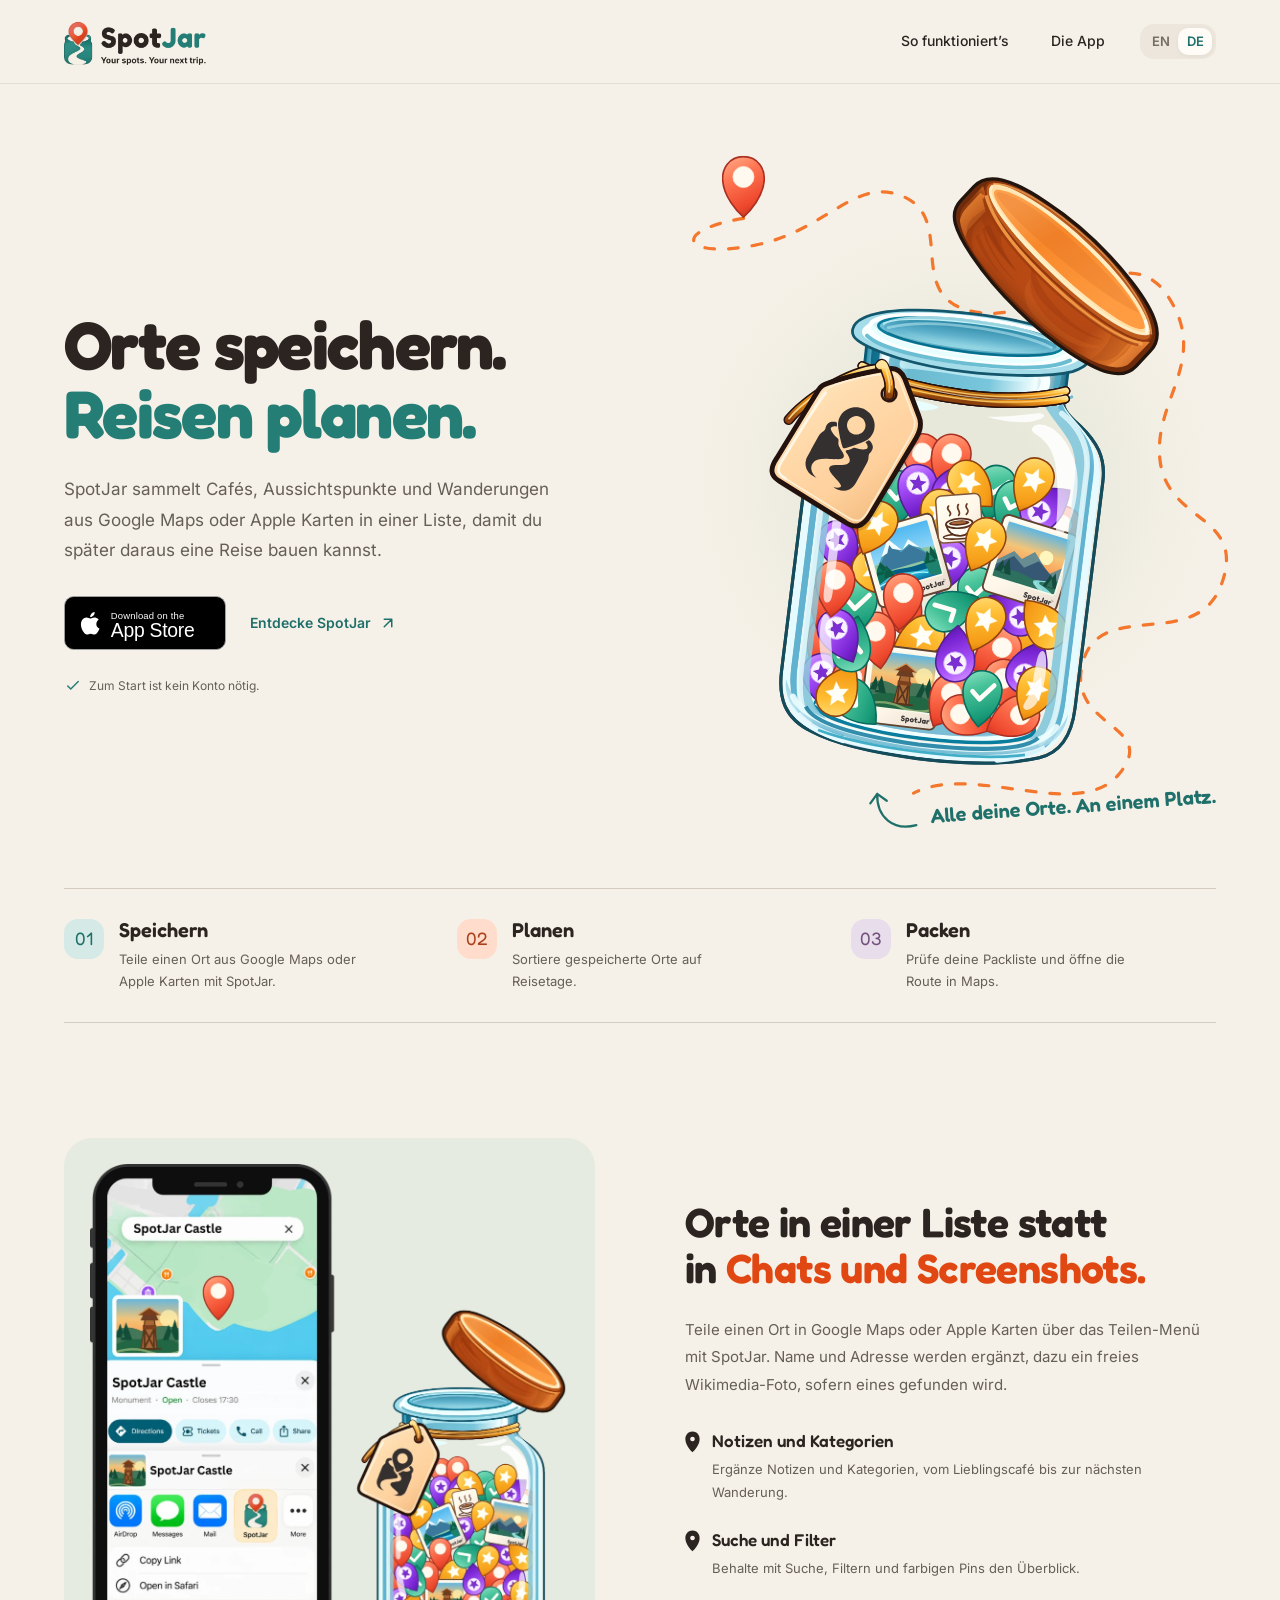
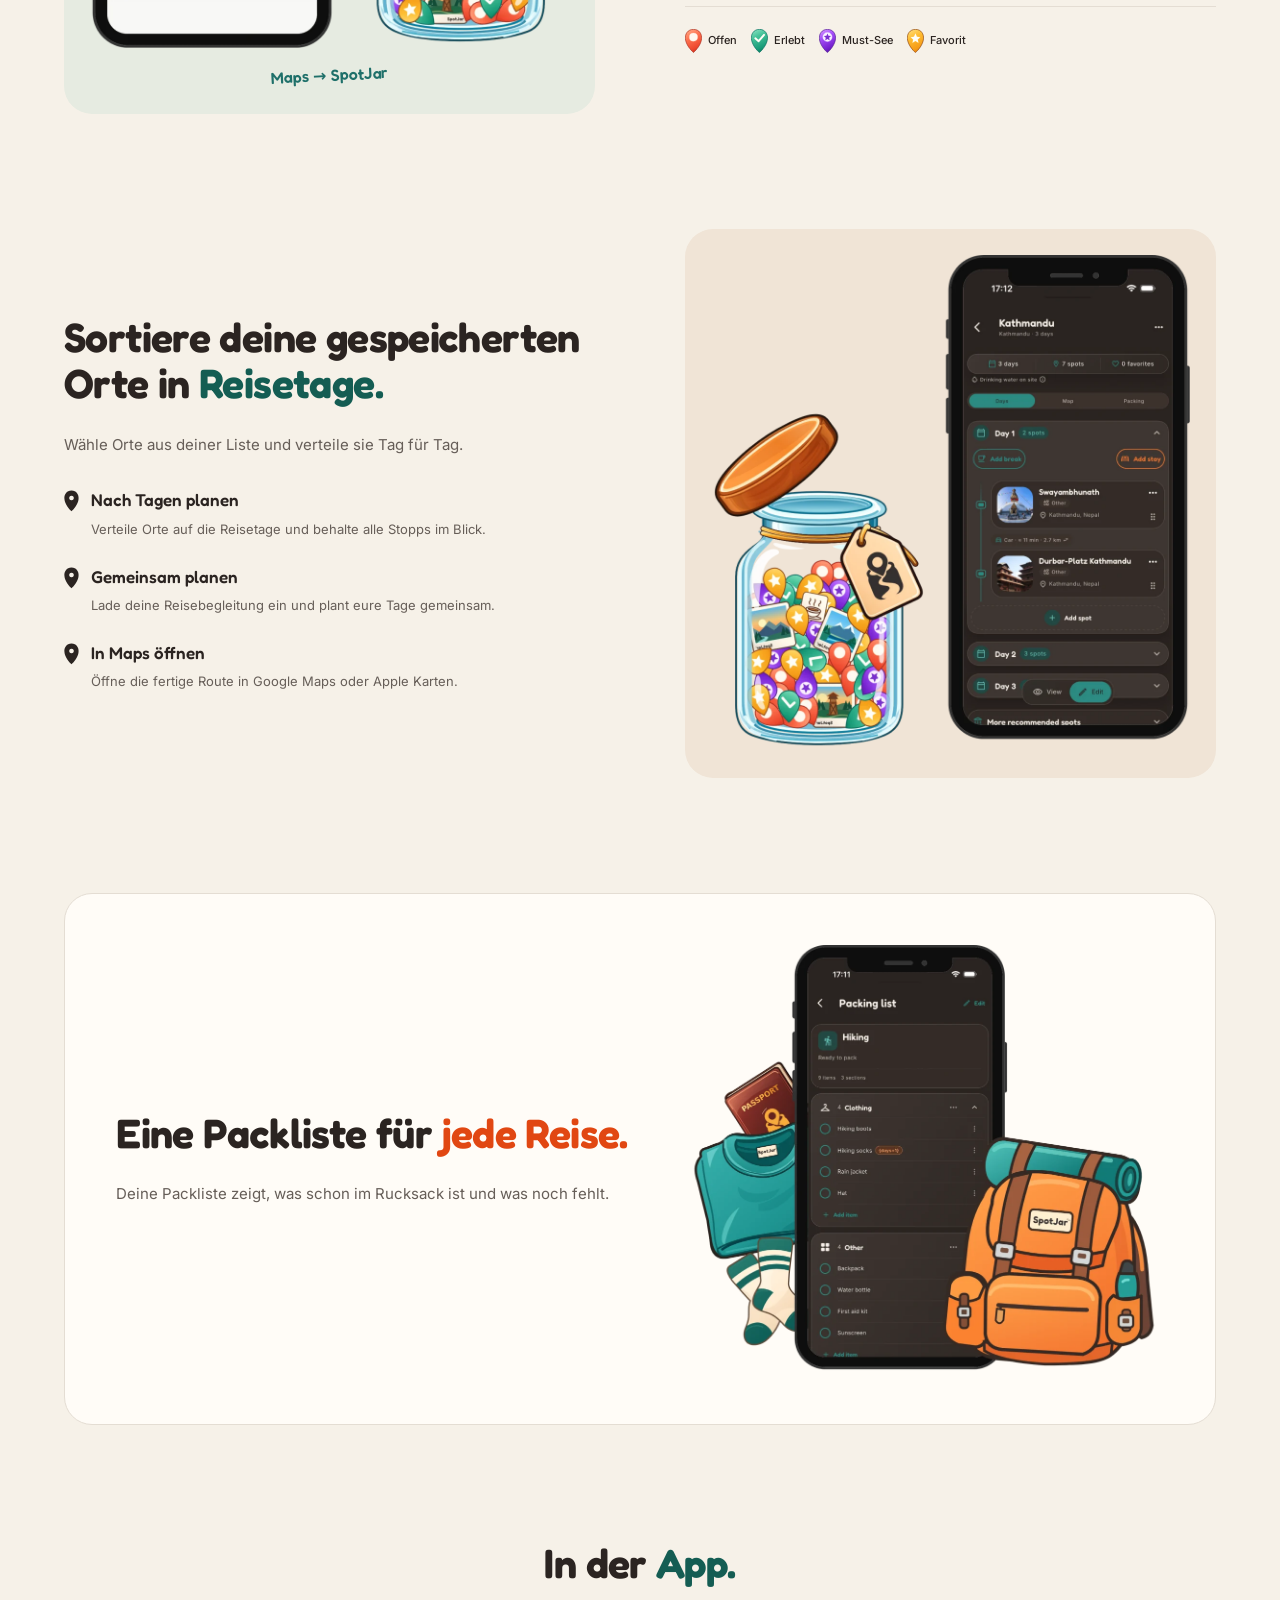
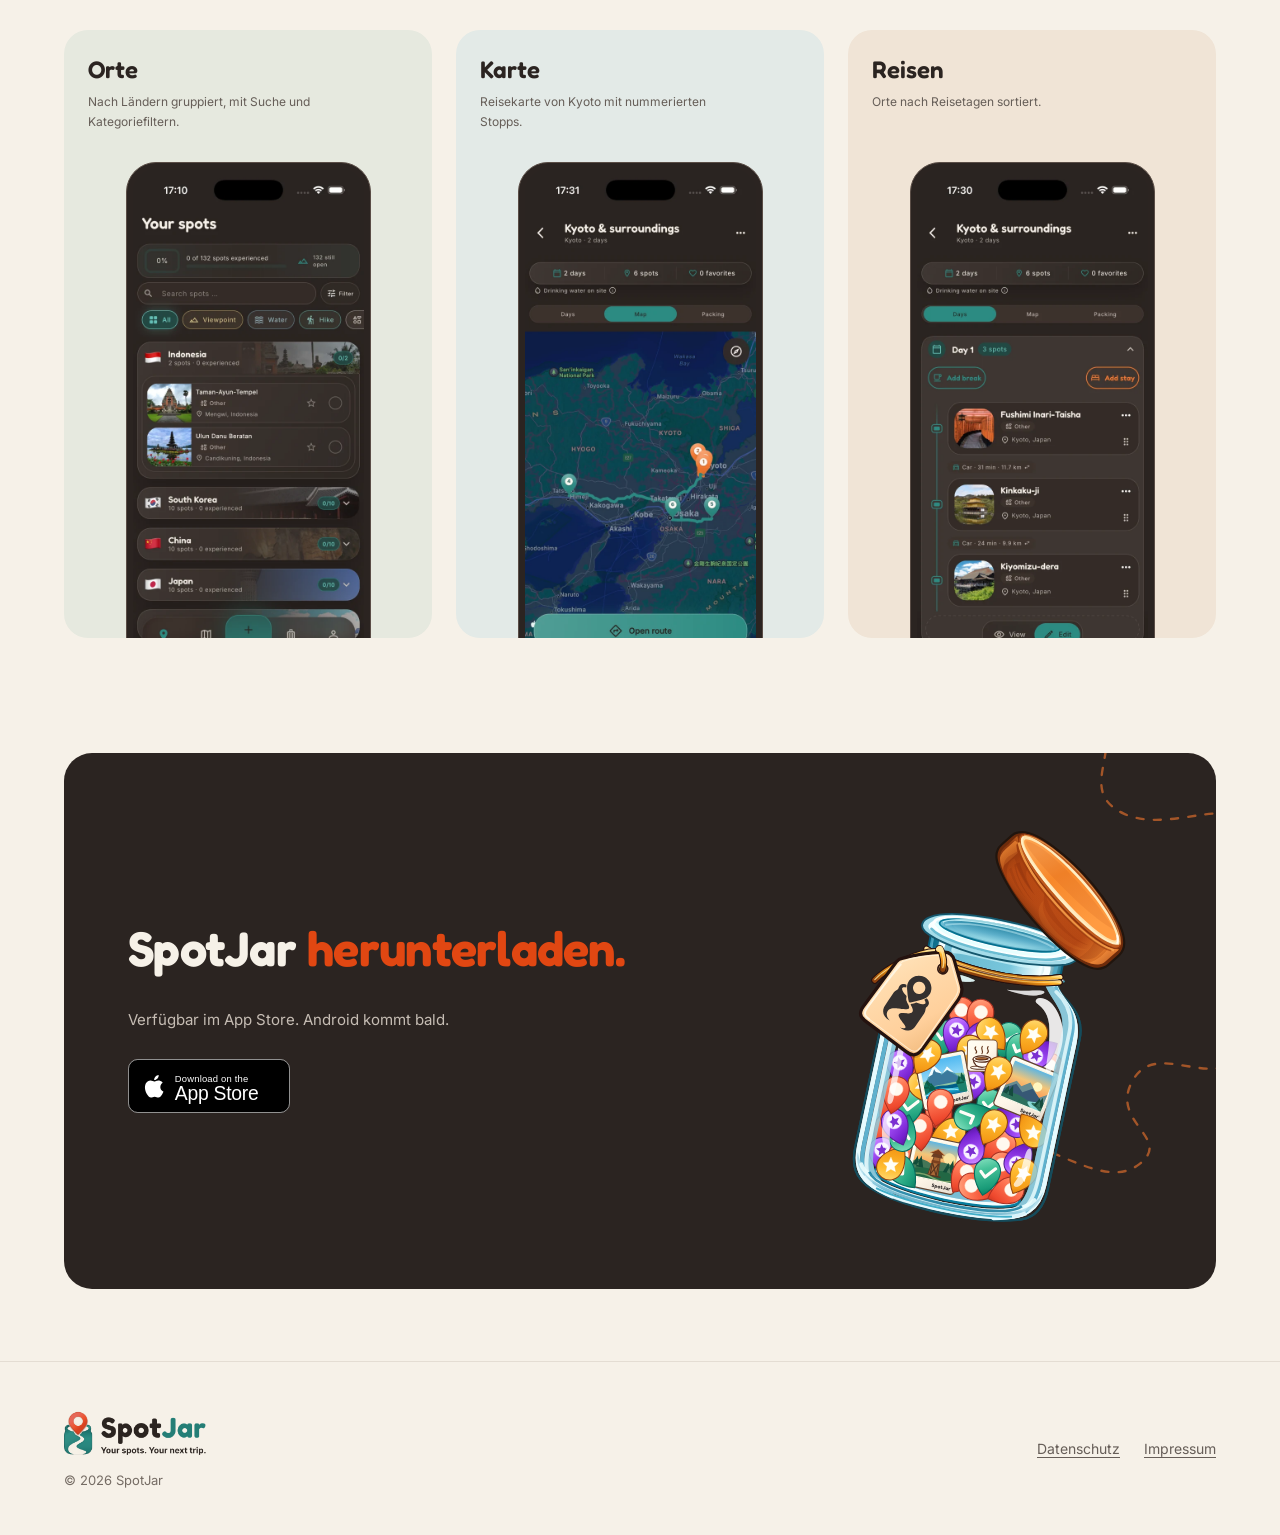
==== commit f13be63a: "Update logo dimensions for improved layout and consistency across pages" ====
--- a/de/index.html
+++ b/de/index.html
@@ -29,7 +29,7 @@
   <a class="skip-link" href="#main">Zum Inhalt</a>
   <header class="site-header">
     <div class="container">
-      <a class="site-header__logo" href="./" aria-label="SpotJar Startseite"><img src="../images/logo_lightMode.png" alt="SpotJar" width="2120" height="736"></a>
+      <a class="site-header__logo" href="./" aria-label="SpotJar Startseite"><img src="../images/logo_lightMode.png" alt="SpotJar" width="1060" height="368"></a>
       <div class="site-header__actions">
         <nav class="site-header__nav" aria-label="Hauptnavigation">
           <a class="pill" href="#how">So funktioniert’s</a>
@@ -83,6 +83,6 @@
       <div class="download__inner"><div><h2 class="heading--accent" id="download-title">SpotJar <span class="text-highlight text-highlight--orange"><span class="sentence-end">herunterladen.</span></span></h2><p class="download__lead">Verfügbar im App Store. Android kommt bald.</p><a class="store-badge" href="https://apps.apple.com/at/app/spotjar/id6803794730" aria-label="Im App Store herunterladen"><img src="../images/badges/app-store.svg" alt="Im App Store herunterladen" width="180" height="60"></a></div><img src="../img/illustrations/spotjar-full.svg" alt="" width="700" height="1100" loading="lazy" decoding="async"></div>
     </section>
   </main>
-  <footer class="site-footer"><div class="container site-footer__inner"><div class="site-footer__brand"><a class="site-footer__logo" href="./" aria-label="SpotJar Startseite"><img src="../images/logo_lightMode.png" alt="SpotJar" width="2120" height="736" loading="lazy" decoding="async"></a><p>© 2026 SpotJar</p></div><ul><li><a href="./datenschutz/">Datenschutz</a></li><li><a href="./impressum/">Impressum</a></li></ul></div></footer>
+  <footer class="site-footer"><div class="container site-footer__inner"><div class="site-footer__brand"><a class="site-footer__logo" href="./" aria-label="SpotJar Startseite"><img src="../images/logo_lightMode.png" alt="SpotJar" width="1060" height="368" loading="lazy" decoding="async"></a><p>© 2026 SpotJar</p></div><ul><li><a href="./datenschutz/">Datenschutz</a></li><li><a href="./impressum/">Impressum</a></li></ul></div></footer>
 </body>
 </html>
--- a/css/base.css
+++ b/css/base.css
@@ -86,15 +86,6 @@
   height: auto;
 }
 
-/* Hide the decorative rays embedded in the logos, keeping the lettering intact. */
-img[src$="/logo_lightMode.png"] {
-  clip-path: polygon(0 0, 92% 0, 92% 30%, 95% 35%, 100% 35%, 100% 100%, 0 100%);
-}
-
-img[src$="/logo-light.webp"] {
-  clip-path: polygon(0 0, 88% 0, 88% 27%, 94% 36%, 100% 36%, 100% 100%, 0 100%);
-}
-
 h1,
 h2,
 h3,
--- a/css/landing.css
+++ b/css/landing.css
@@ -24,9 +24,9 @@
 .hero__art::before { content: ''; position: absolute; width: 100%; aspect-ratio: 1; z-index: -2; background: radial-gradient(closest-side, #e7e8da 30%, #e7e8da99 60%, #e7e8da00 100%); pointer-events: none; }
 .hero__jar { width: min(100%, 390px); transform: rotate(7deg); }
 .hero__route { position: absolute; z-index: -1; width: 115%; max-width: none; height: 115%; object-fit: contain; pointer-events: none; }
-.hero__caption { display: flex; align-items: center; gap: .5em; width: 66.6667%; margin-inline-start: 33.3333%; font-family: var(--font-head); color: var(--teal-deep); font-size: min(1.25rem, 3.8cqi); font-weight: 600; line-height: 1.35; white-space: nowrap; transform: rotate(-4deg); }
-.hero__caption::before { content: ''; display: block; flex: 0 0 2.7em; width: 2.7em; aspect-ratio: 72 / 64; background: currentColor; mask: url('../img/doodles/arrow.svg?v=2') center / contain no-repeat; pointer-events: none; transform: translateY(-1.65em); }
-.hero__caption-text { flex: 0 0 auto; transform: translateY(-.86em); }
+.hero__caption { display: flex; align-items: center; gap: .5em; width: 66.6667%; margin-inline-start: 33.3333%; margin-top: -50px; font-family: var(--font-head); color: var(--teal-deep); font-size: min(1.25rem, 3.8cqi); font-weight: 600; line-height: 1.35; white-space: nowrap; transform: rotate(-4deg); }
+.hero__caption::before { content: ''; display: block; flex: 0 0 2.7em; width: 2.7em; aspect-ratio: 72 / 64; background: currentColor; mask: url('../img/doodles/arrow.svg?v=2') center / contain no-repeat; pointer-events: none; }
+.hero__caption-text { flex: 0 0 auto; margin-top: 20px; }
 .journey__steps { display: grid; grid-template-columns: repeat(3, 1fr); gap: 28px; list-style: none; margin: 0; padding: 30px 0; border-block: 1px solid var(--border); }
 .journey__steps li { display: flex; gap: 15px; align-items: flex-start; }
 .journey__number { flex: 0 0 auto; display: grid; place-items: center; width: 40px; height: 40px; border-radius: 14px; background: #d5eae6; color: var(--teal-deep); font-family: var(--font-head); font-size: 1.125rem; }
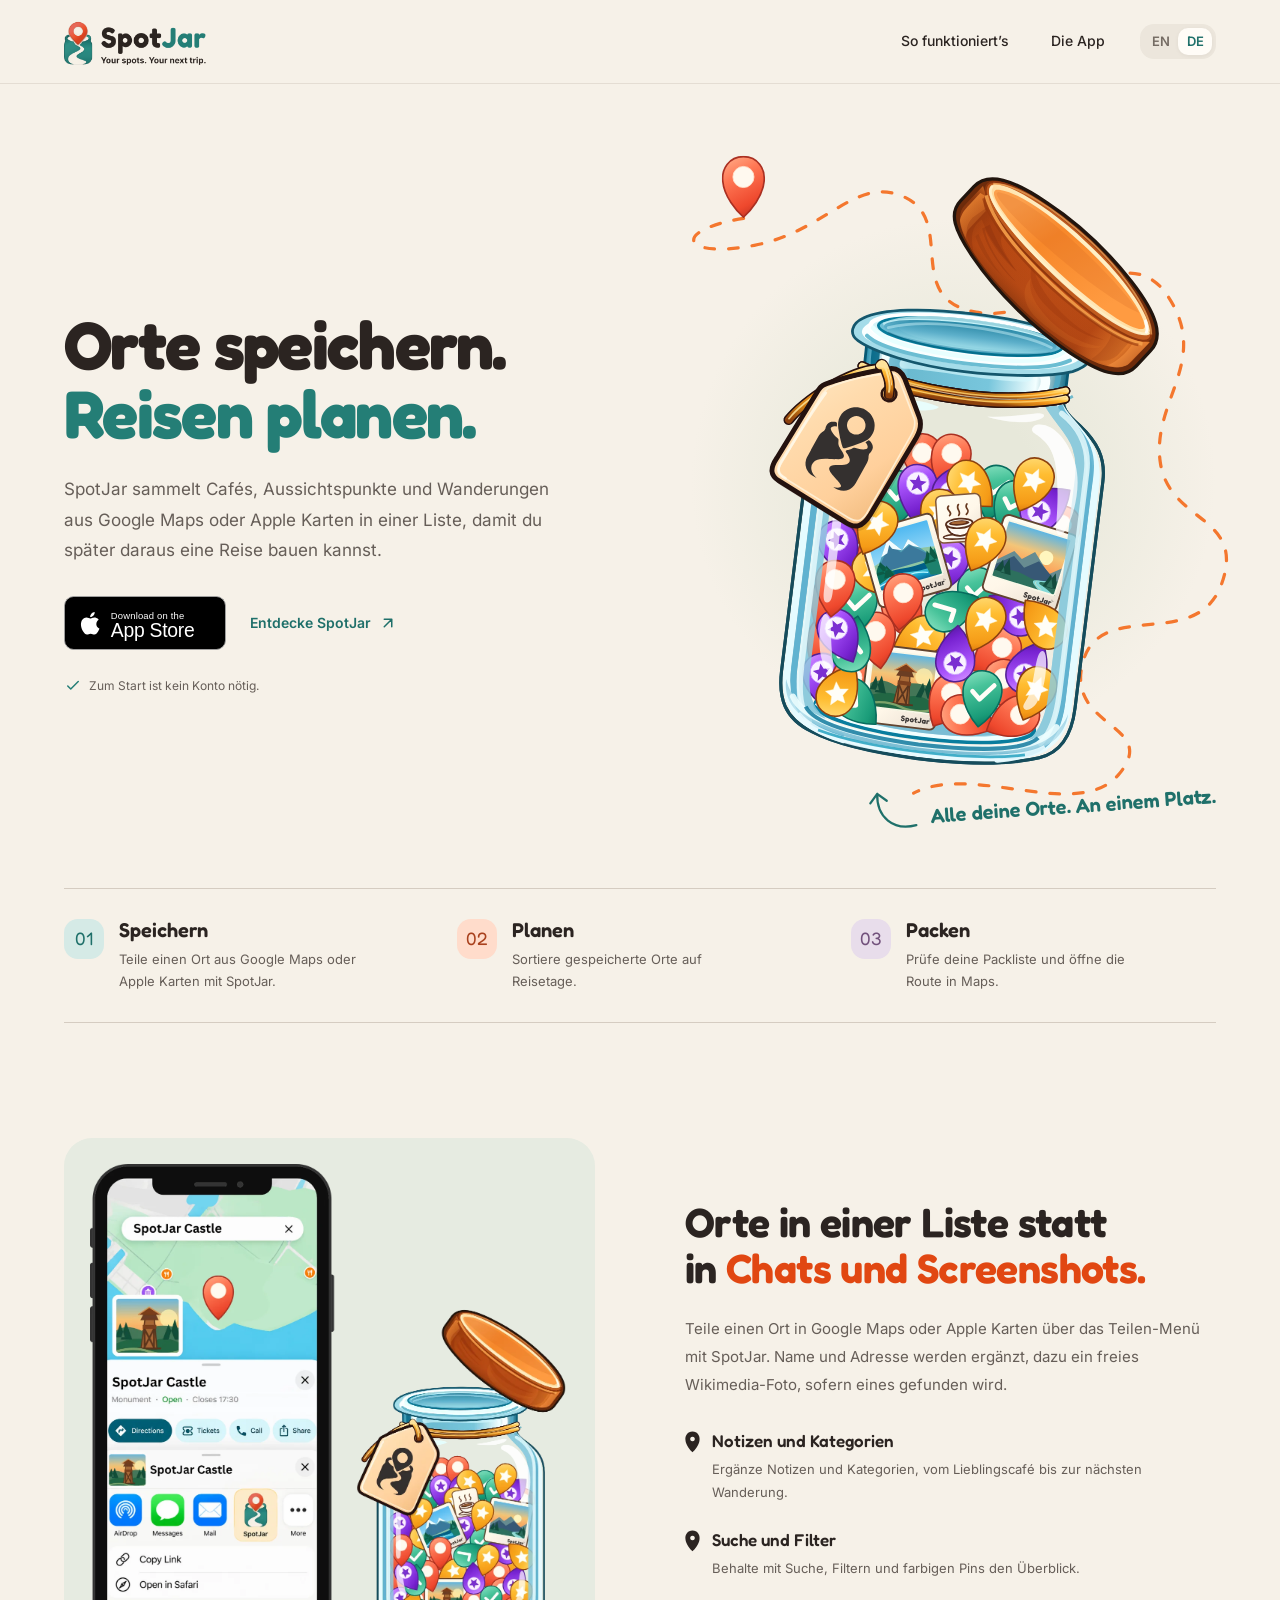
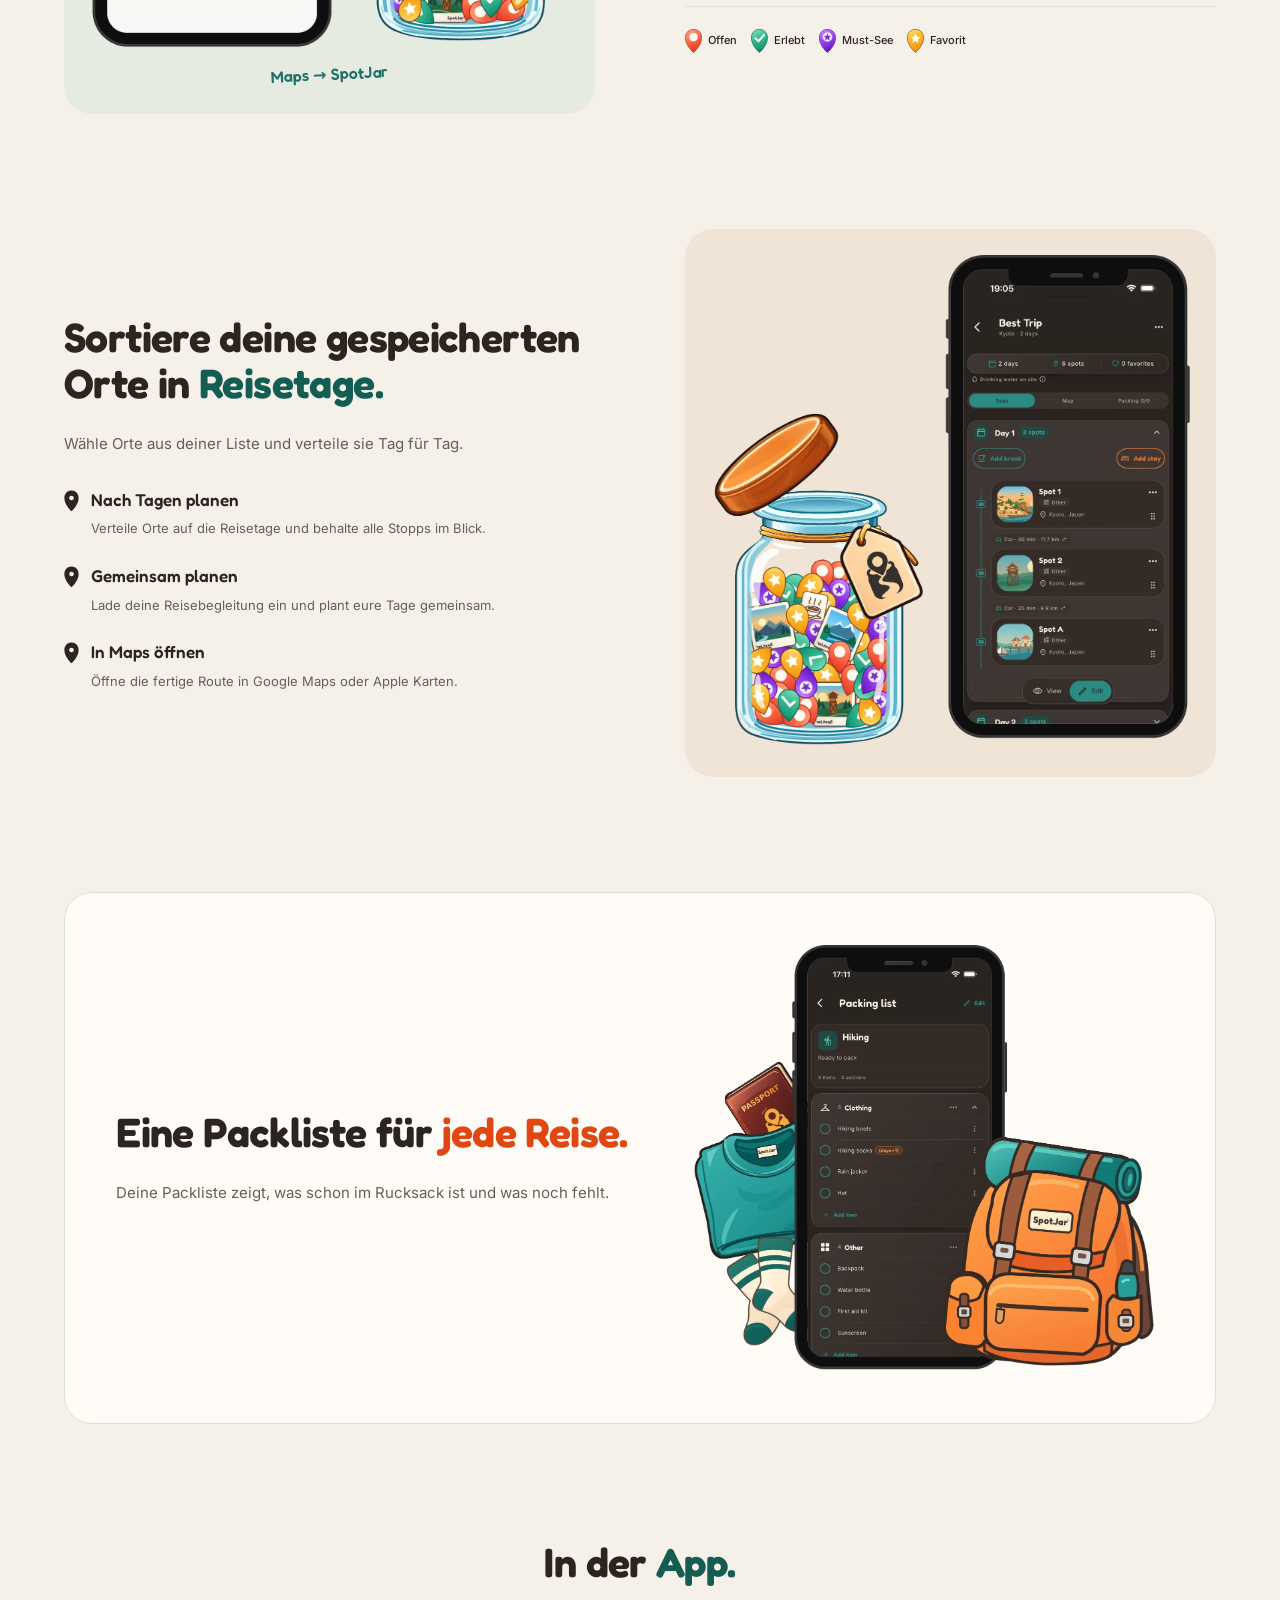
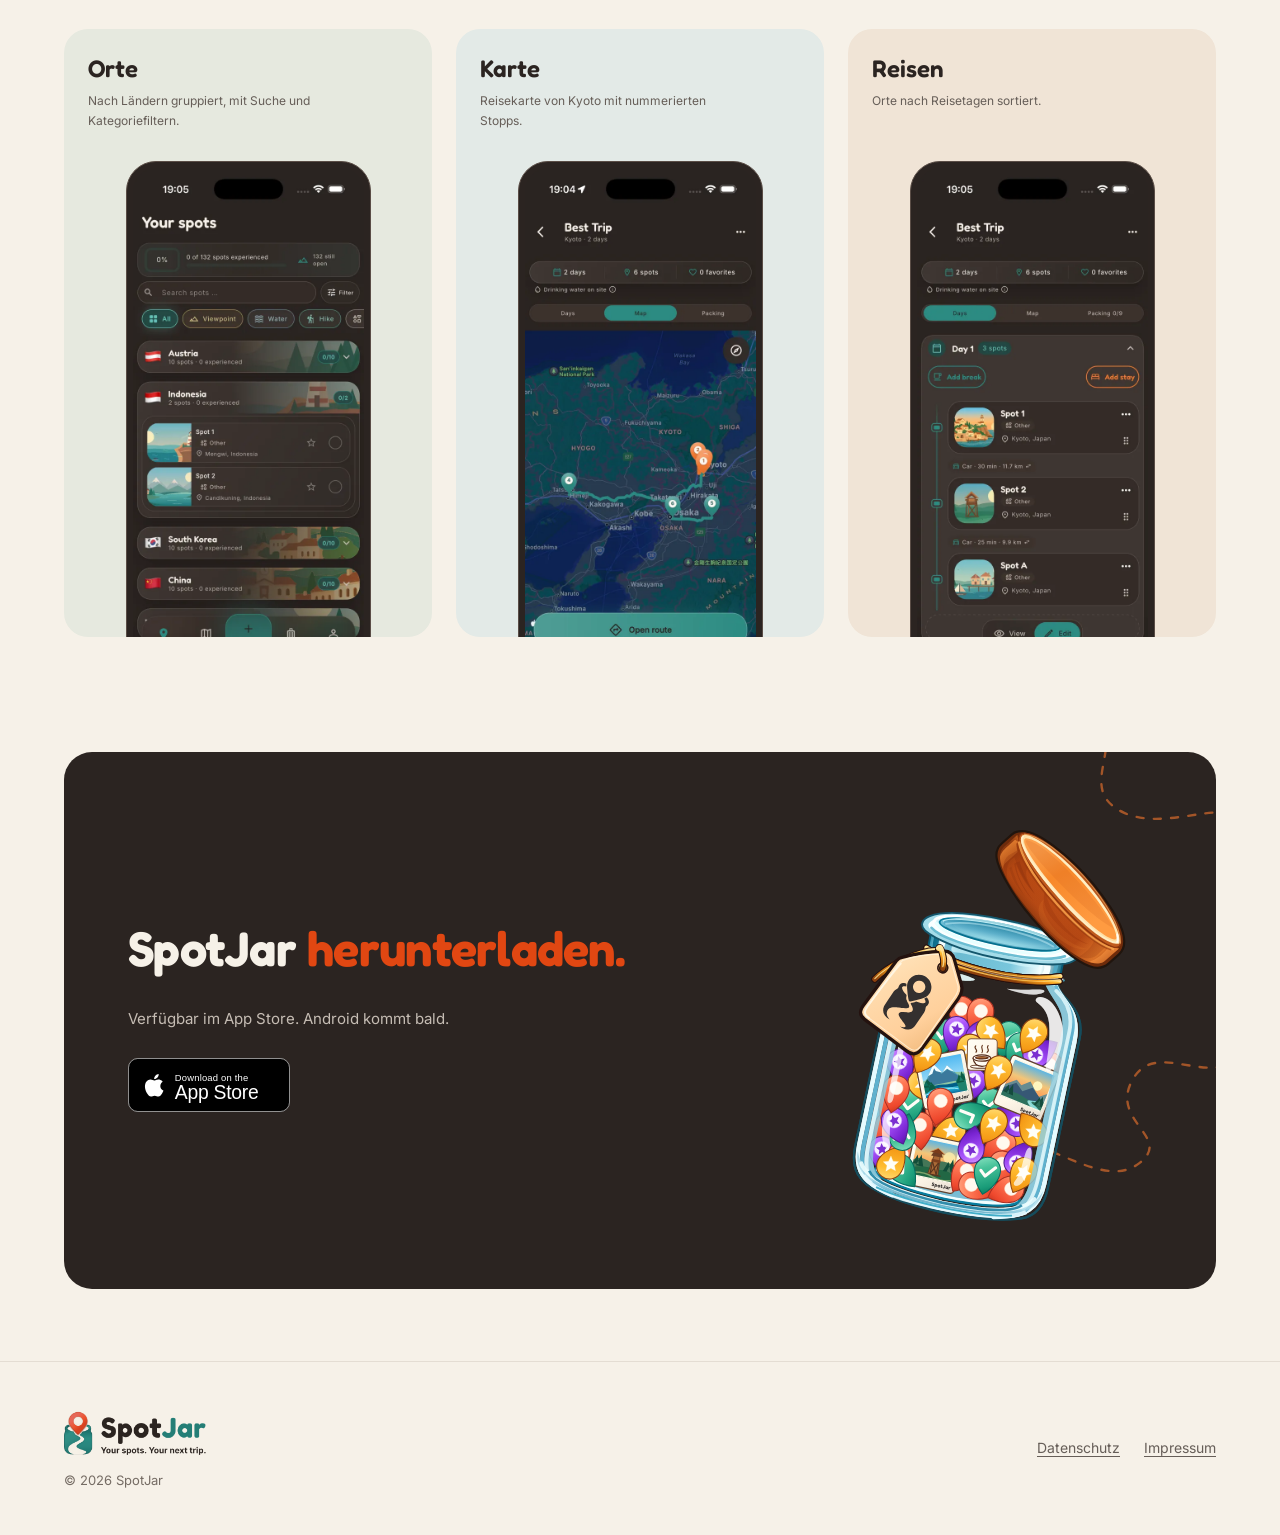
==== commit 07340d3b: "Update image dimensions and captions for improved visual consistency and clarity" ====
--- a/de/index.html
+++ b/de/index.html
@@ -65,15 +65,15 @@
       <ol class="journey__steps"><li><span class="journey__number">01</span><div><h3>Speichern</h3><p>Teile einen Ort aus Google Maps oder Apple Karten mit SpotJar.</p></div></li><li><span class="journey__number">02</span><div><h3>Planen</h3><p>Sortiere gespeicherte Orte auf Reisetage.</p></div></li><li><span class="journey__number">03</span><div><h3>Packen</h3><p>Prüfe deine Packliste und öffne die Route in Maps.</p></div></li></ol>
     </section>
     <section class="feature container" aria-labelledby="save-title">
-      <div class="feature__visual feature__visual--save"><img class="feature__art" src="../img/illustrations/save-a-spot.webp" alt="Ein Ort wird über das Teilen-Menü von Maps in einem SpotJar-Glas gesammelt." width="1000" height="1009" loading="lazy" decoding="async"><span class="art-caption">Maps → SpotJar</span></div>
+      <div class="feature__visual feature__visual--save"><img class="feature__art" src="../img/illustrations/save-a-spot.webp" alt="Ein Ort wird über das Teilen-Menü von Maps in einem SpotJar-Glas gesammelt." width="1278" height="1289" loading="lazy" decoding="async"><span class="art-caption">Maps → SpotJar</span></div>
       <div class="feature__copy"><h2 class="heading--accent" id="save-title">Orte in einer Liste statt in <span class="text-highlight text-highlight--orange">Chats und <span class="sentence-end">Screenshots.</span></span></h2><p class="feature__intro">Teile einen Ort in Google Maps oder Apple Karten über das Teilen-Menü mit SpotJar. Name und Adresse werden ergänzt, dazu ein freies Wikimedia-Foto, sofern eines gefunden wird.</p><ul class="feature-list"><li><div><h3>Notizen und Kategorien</h3><p>Ergänze Notizen und Kategorien, vom Lieblingscafé bis zur nächsten Wanderung.</p></div></li><li><div><h3>Suche und Filter</h3><p>Behalte mit Suche, Filtern und farbigen Pins den Überblick.</p></div></li></ul><div class="statuses"><span class="status status--open"><img src="../img/marker-open.svg" alt="" width="24" height="30" loading="lazy">Offen</span><span class="status status--viewed"><img src="../img/marker-viewed.svg" alt="" width="24" height="30" loading="lazy">Erlebt</span><span class="status status--mustSee"><img src="../img/marker-must-see.svg" alt="" width="24" height="30" loading="lazy">Must-See</span><span class="status status--favorite"><img src="../img/marker-favorite.svg" alt="" width="24" height="30" loading="lazy">Favorit</span></div></div>
     </section>
     <section class="feature feature--reverse container" aria-labelledby="trip-title">
-      <div class="feature__visual feature__visual--trip"><img class="feature__art" src="../img/illustrations/plan-a-trip.webp" alt="Ein SpotJar-Glas mit gesammelten Orten neben einer Reiseplanung auf dem Smartphone." width="1000" height="1036" loading="lazy" decoding="async"></div>
+      <div class="feature__visual feature__visual--trip"><img class="feature__art" src="../img/illustrations/plan-a-trip.webp" alt="Ein SpotJar-Glas mit gesammelten Orten neben einer Reiseplanung auf dem Smartphone." width="1278" height="1323" loading="lazy" decoding="async"></div>
       <div class="feature__copy"><h2 class="heading--accent" id="trip-title">Sortiere deine gespeicherten Orte in <span class="text-highlight"><span class="sentence-end">Reisetage.</span></span></h2><p class="feature__intro">Wähle Orte aus deiner Liste und verteile sie Tag für Tag.</p><ul class="feature-list"><li><div><h3>Nach Tagen planen</h3><p>Verteile Orte auf die Reisetage und behalte alle Stopps im Blick.</p></div></li><li><div><h3>Gemeinsam planen</h3><p>Lade deine Reisebegleitung ein und plant eure Tage gemeinsam.</p></div></li><li><div><h3>In Maps öffnen</h3><p>Öffne die fertige Route in Google Maps oder Apple Karten.</p></div></li></ul></div>
     </section>
     <section class="packing container" aria-labelledby="pack-title">
-      <div class="packing__inner"><div class="packing__copy"><h2 class="heading--accent" id="pack-title">Eine Packliste für <span class="text-highlight text-highlight--orange"><span class="sentence-end">jede Reise.</span></span></h2><p class="feature__intro">Deine Packliste zeigt, was schon im Rucksack ist und was noch fehlt.</p></div><img class="packing__art" src="../img/illustrations/pack-your-bag.webp" alt="Rucksack, Kleidung und eine Packliste in SpotJar." width="1000" height="887" loading="lazy" decoding="async"></div>
+      <div class="packing__inner"><div class="packing__copy"><h2 class="heading--accent" id="pack-title">Eine Packliste für <span class="text-highlight text-highlight--orange"><span class="sentence-end">jede Reise.</span></span></h2><p class="feature__intro">Deine Packliste zeigt, was schon im Rucksack ist und was noch fehlt.</p></div><img class="packing__art" src="../img/illustrations/pack-your-bag.webp" alt="Rucksack, Kleidung und eine Packliste in SpotJar." width="1442" height="1279" loading="lazy" decoding="async"></div>
     </section>
     <section class="app-preview container" id="app" aria-labelledby="app-title">
       <div class="section-heading"><h2 class="heading--accent" id="app-title">In der <span class="text-highlight"><span class="sentence-end">App.</span></span></h2></div>
